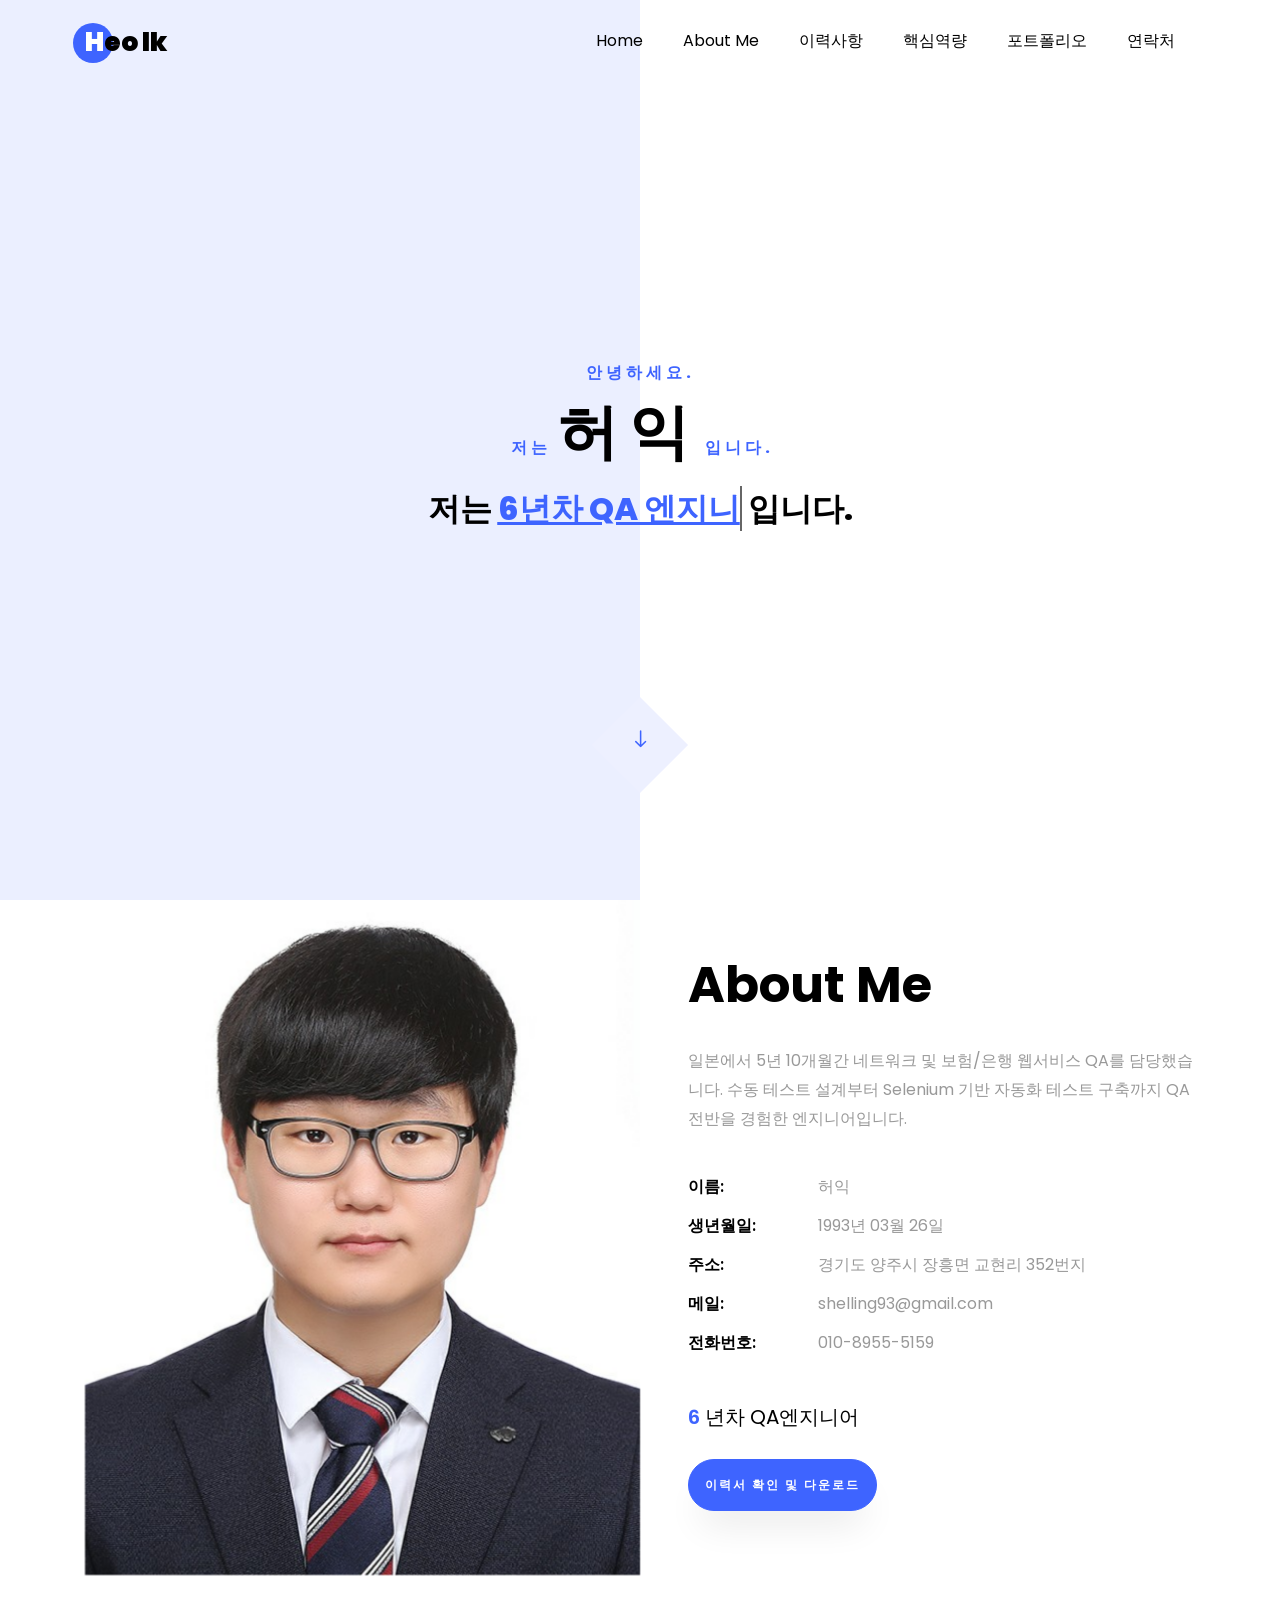
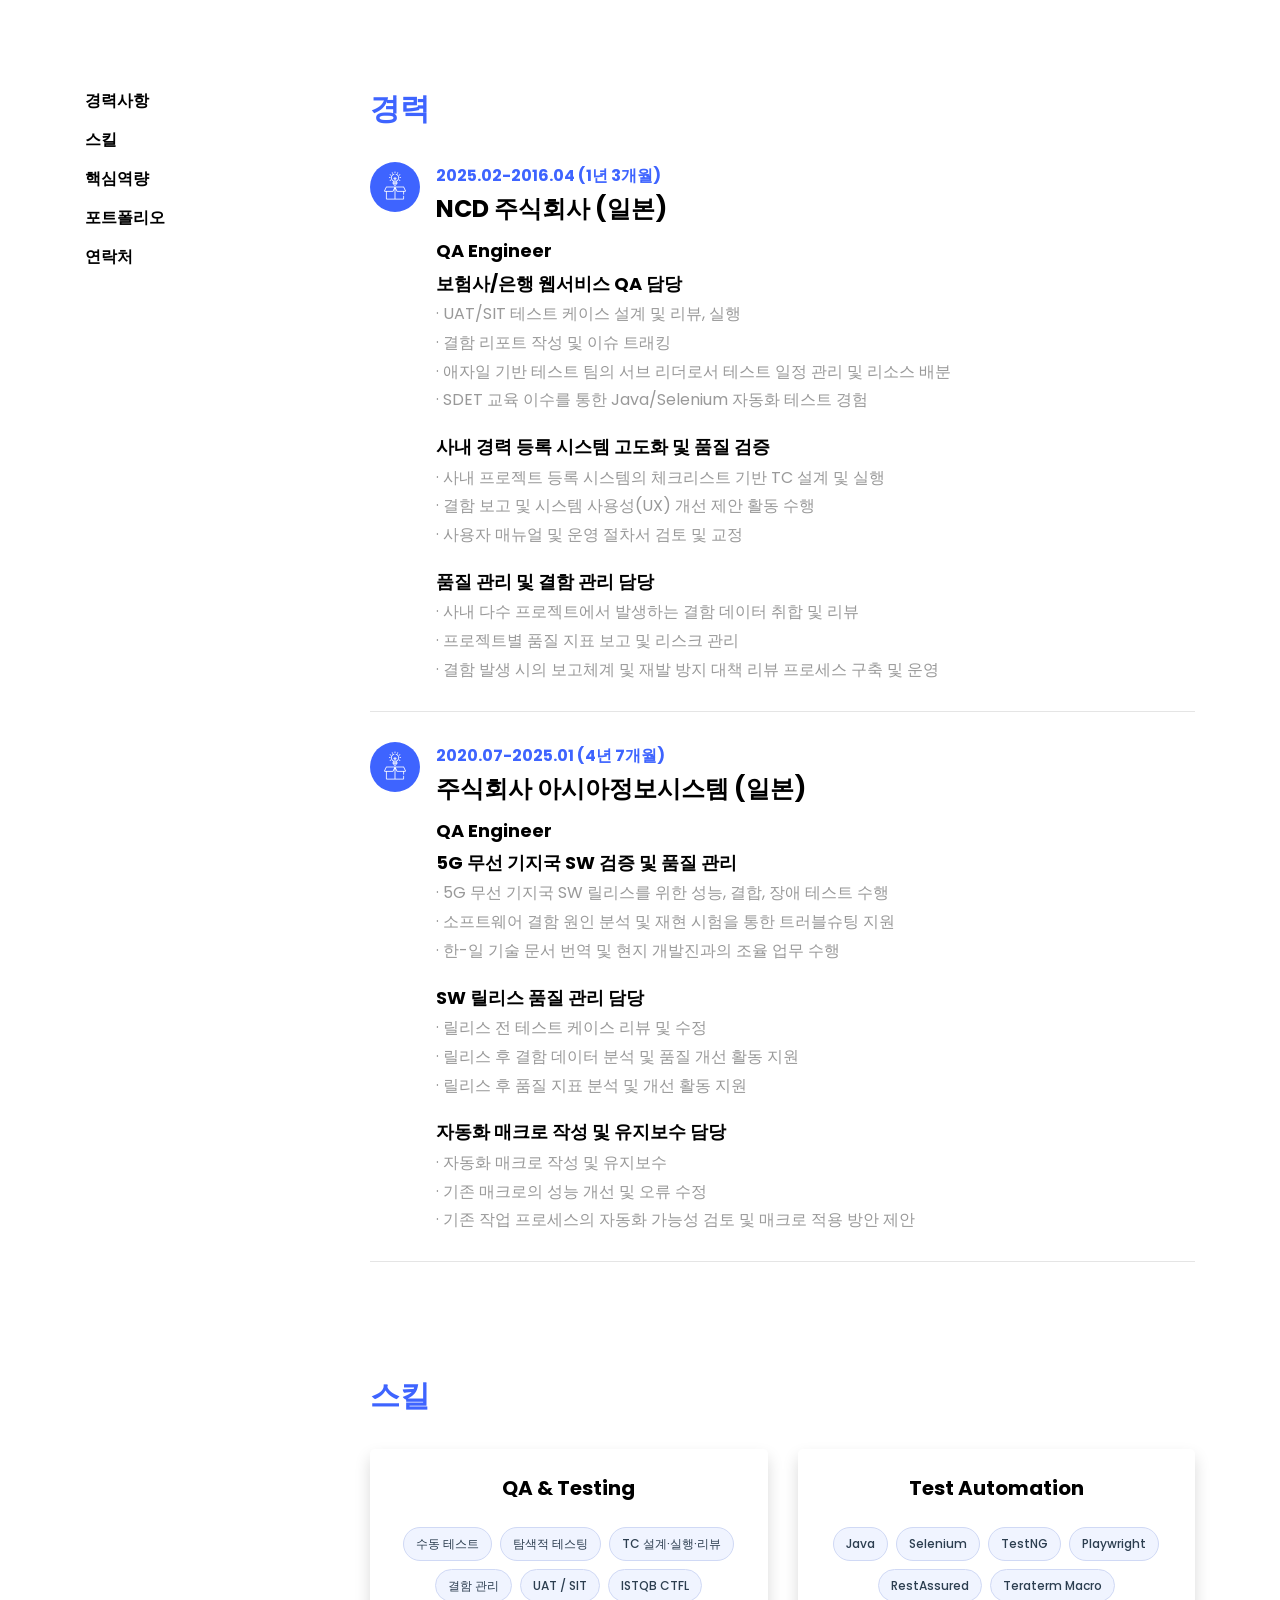
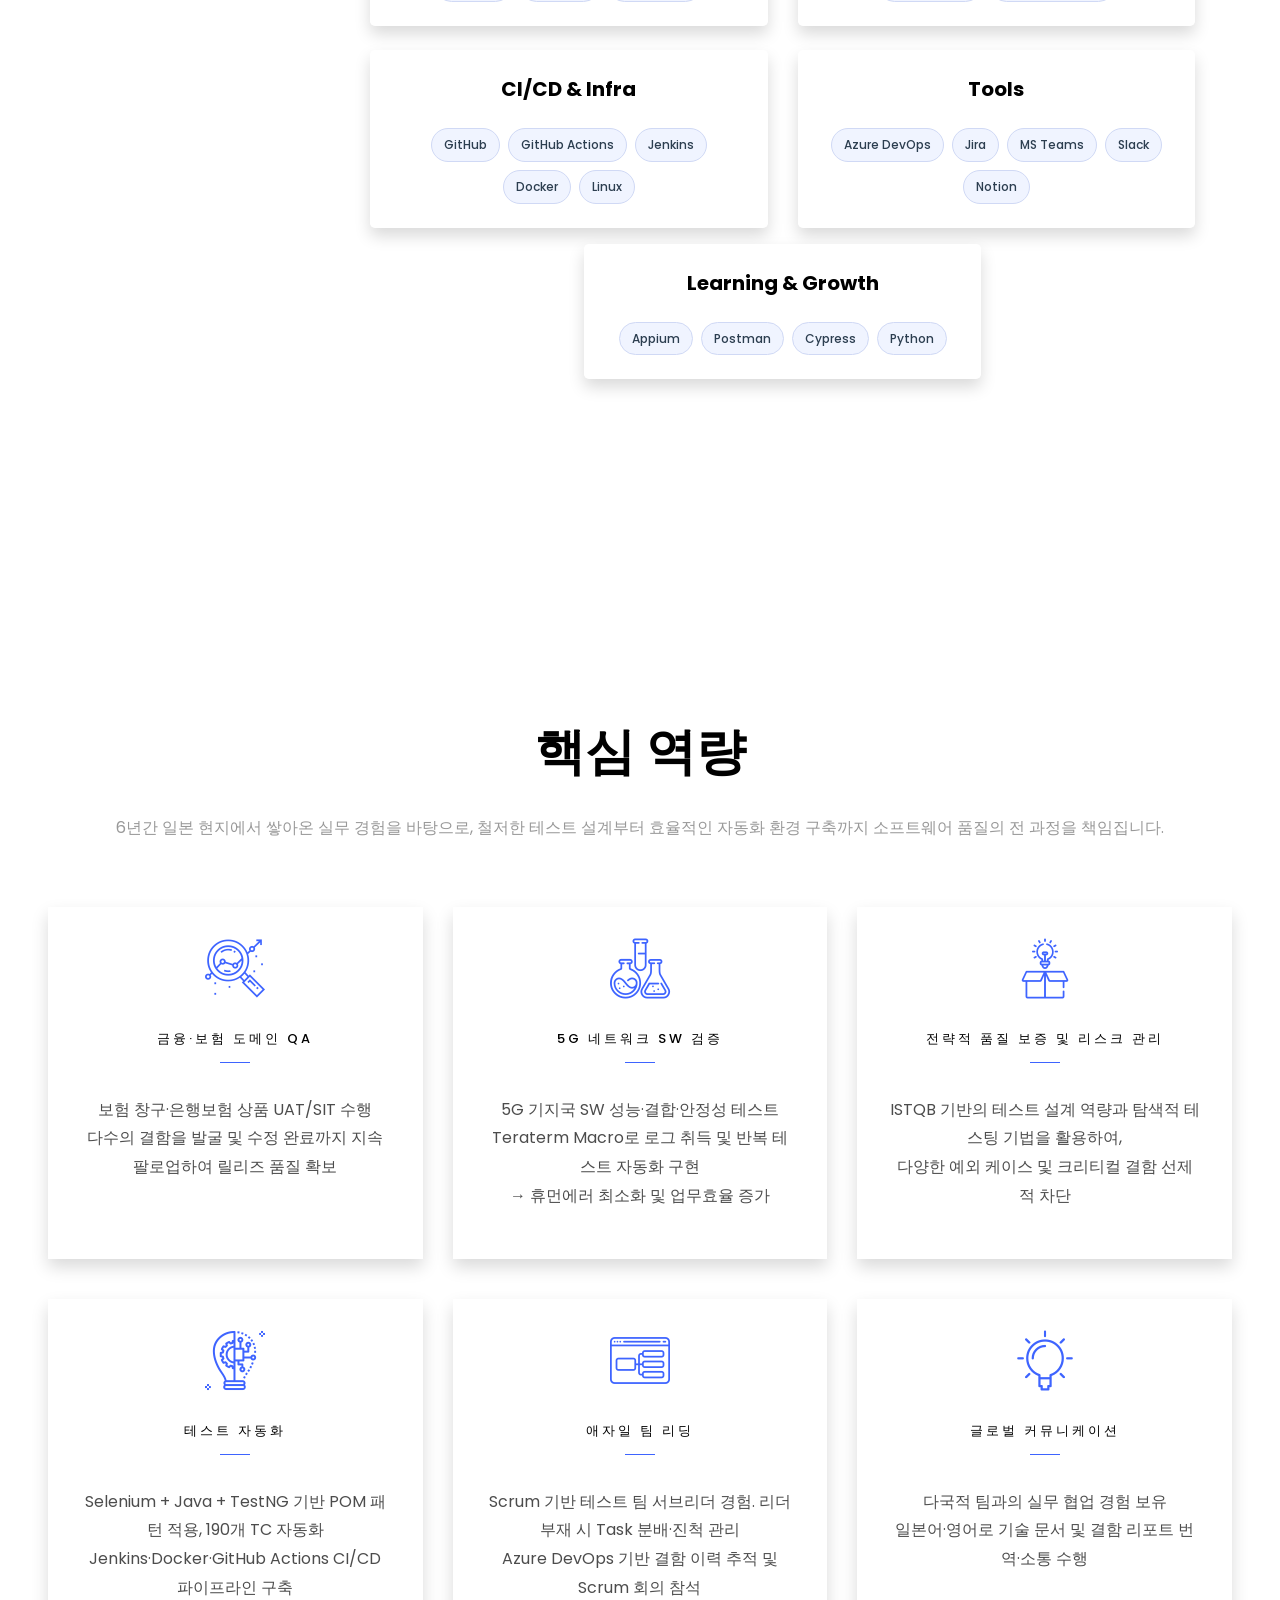
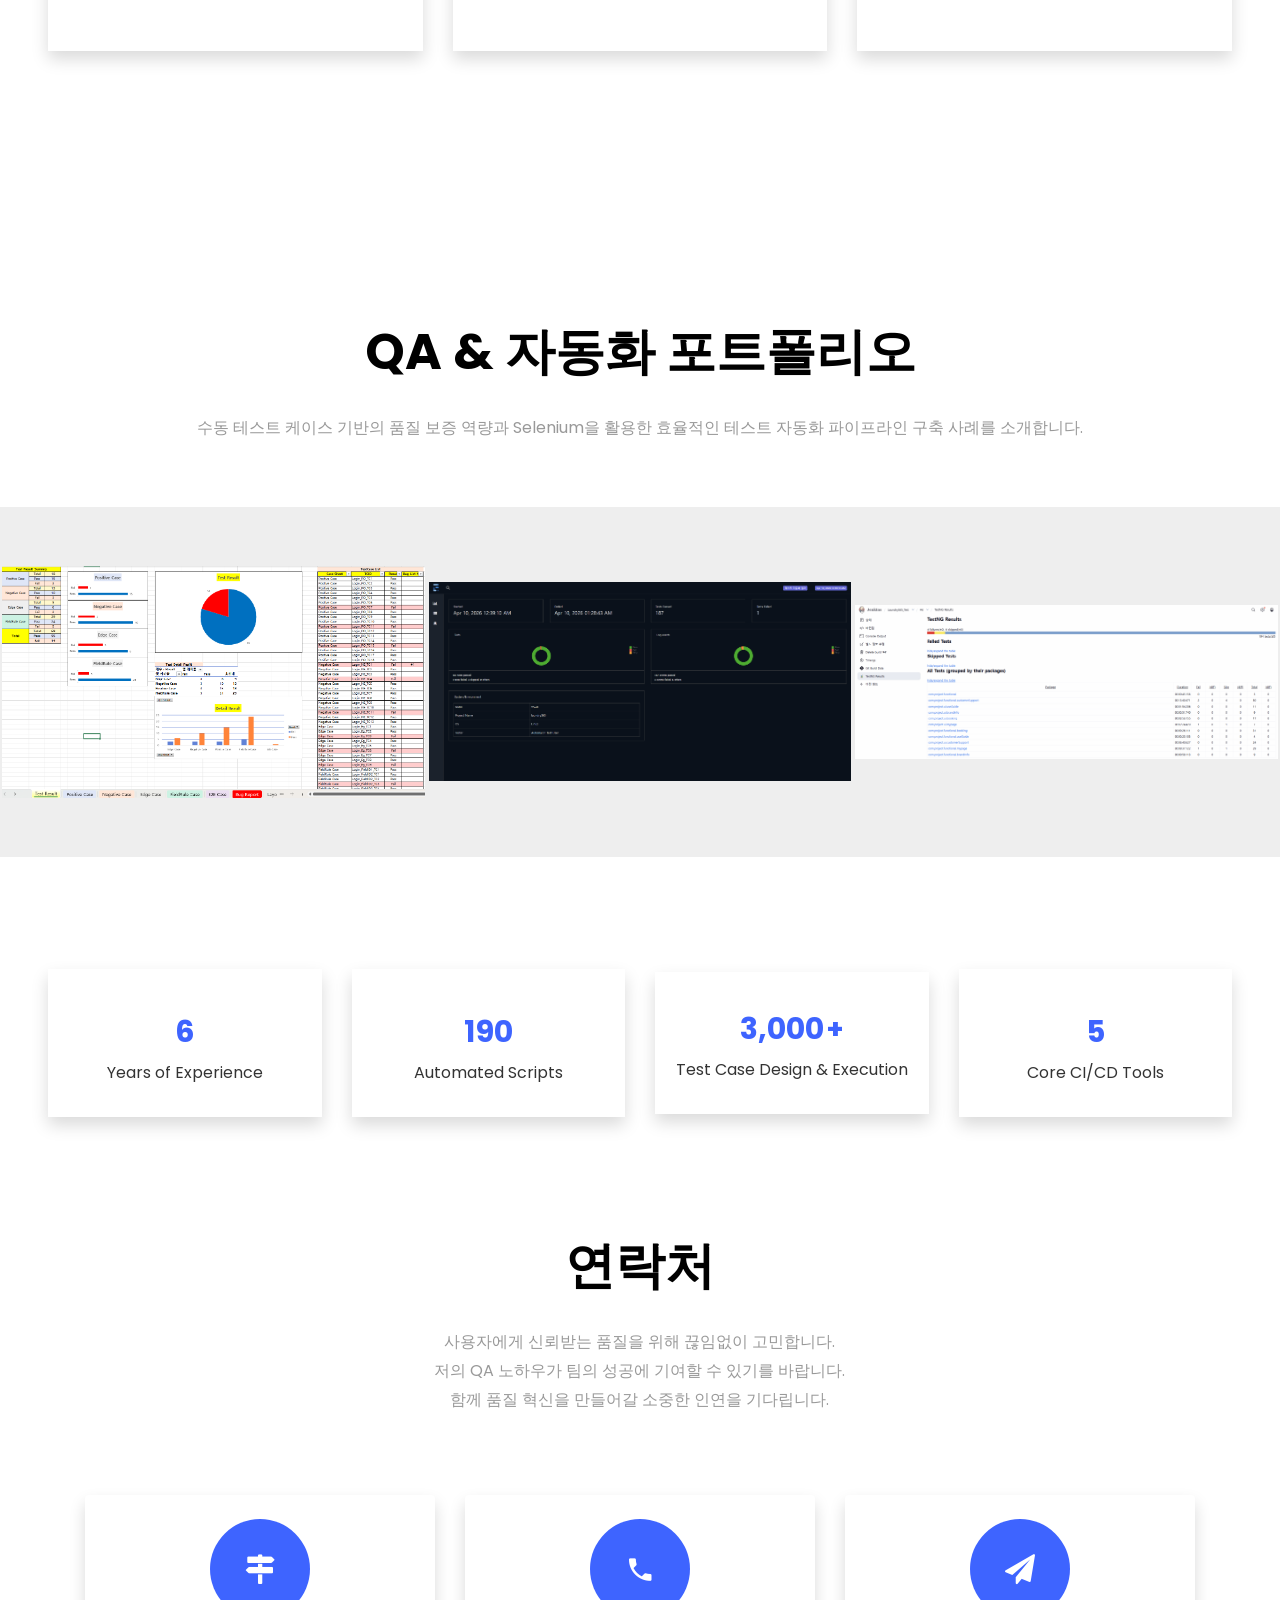
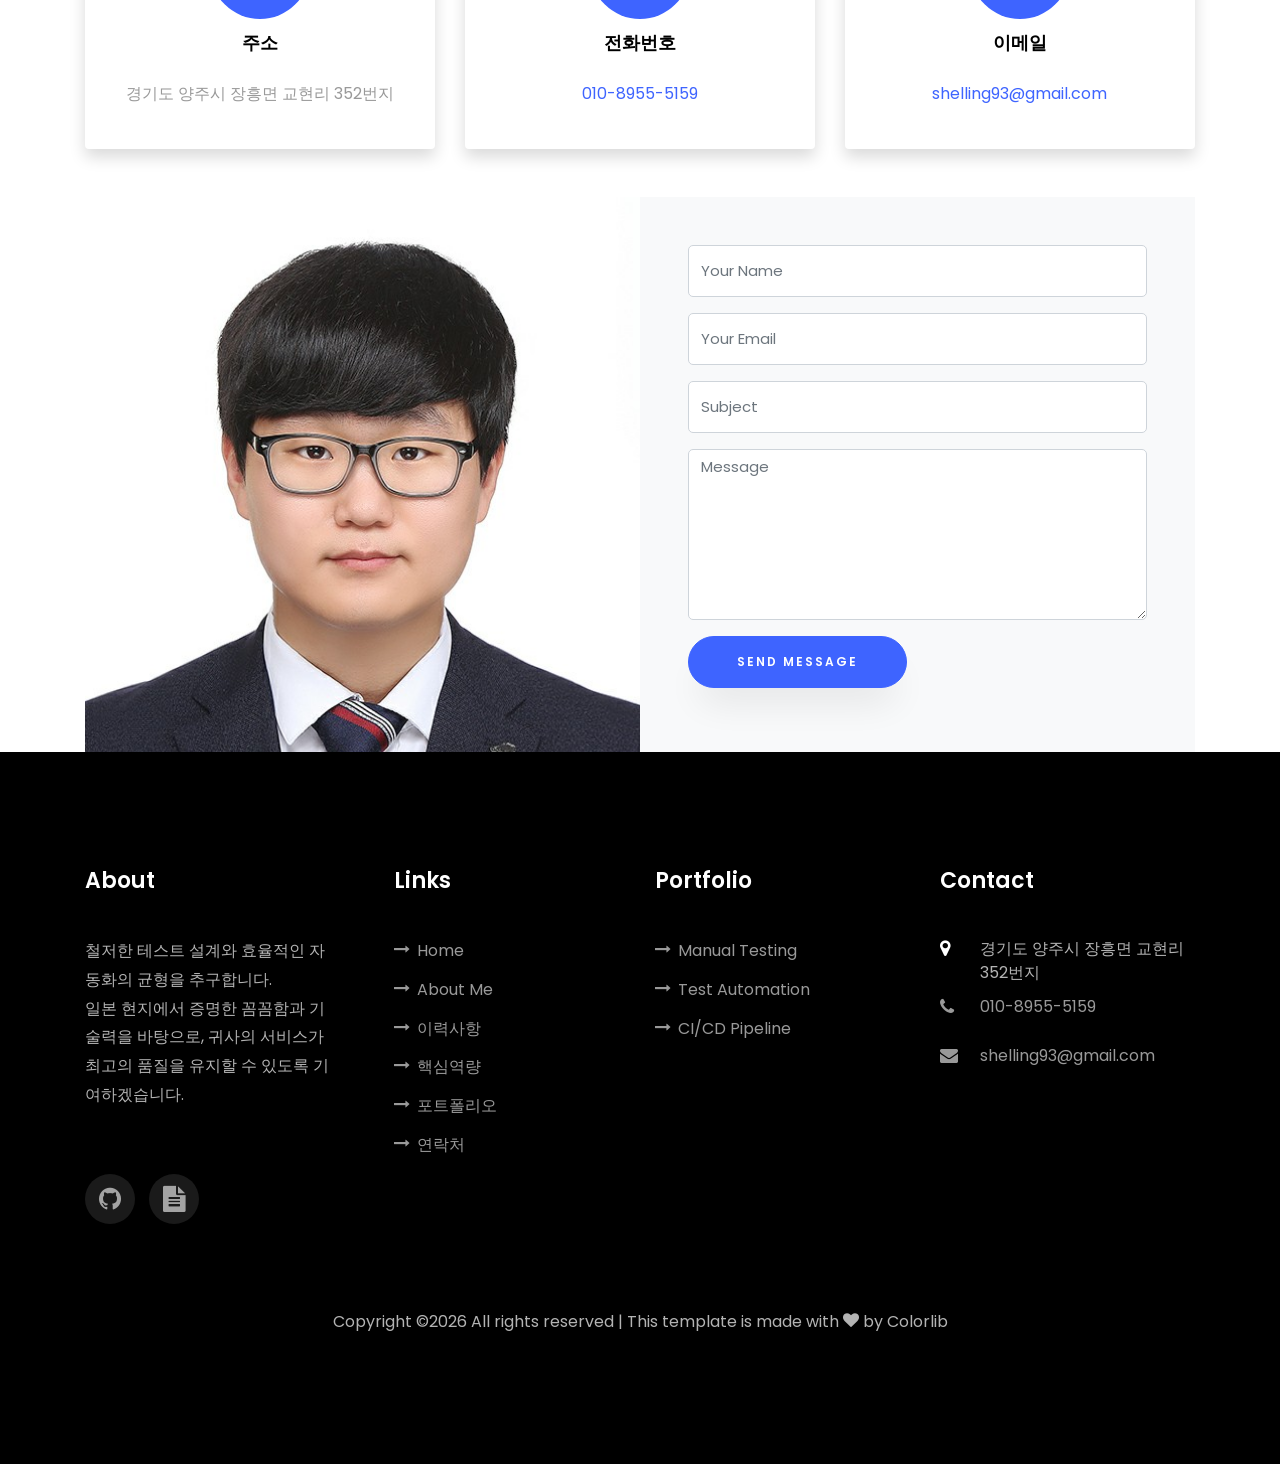
==== index.html @ 83ab5010 "포트폴리오" ====
<!DOCTYPE html>
<html lang="en">
    <head>
        <title>허익의 포트폴리오</title>
        <meta charset="utf-8">
        <meta name="viewport" content="width=device-width, initial-scale=1, shrink-to-fit=no">
        <link href="https://fonts.googleapis.com/css?family=Poppins:100,200,300,400,500,600,700,800,900" rel="stylesheet">
        <link rel="stylesheet" href="css/open-iconic-bootstrap.min.css">
        <link rel="stylesheet" href="css/animate.css">
        <link rel="stylesheet" href="css/owl.carousel.min.css">
        <link rel="stylesheet" href="css/owl.theme.default.min.css">
        <link rel="stylesheet" href="css/magnific-popup.css">
        <link rel="stylesheet" href="css/aos.css">
        <link rel="stylesheet" href="css/ionicons.min.css">
        <link rel="stylesheet" href="css/flaticon.css">
        <link rel="stylesheet" href="css/icomoon.css">
        <link rel="stylesheet" href="css/style.css">
        
    </head>

	<style>
    .skill-tags {
        display: flex;
        flex-wrap: wrap;
        gap: 8px;
        justify-content: center;
        margin-top: 10px;
    }

    .skill-tag {
        display: inline-block;
        padding: 5px 12px;
        background-color: #f0f4ff;
        color: #2c3e50;
        border: 1px solid #d0d9f5;
        border-radius: 20px;
        font-size: 12px;
        font-weight: 500;
    }

    .skill-tag:hover {
        background-color: #3e64ff;
        color: #ffffff;
        border-color: #3e64ff;
    }
	</style>

    <body data-spy="scroll" data-target=".site-navbar-target" data-offset="300">
        <nav class="navbar navbar-expand-lg navbar-dark ftco_navbar ftco-navbar-light site-navbar-target" id="ftco-navbar">
            <div class="container">
                <a class="navbar-brand" href="index.html">
                    <span>H</span>eo Ik
                </a>
                <button
                    class="navbar-toggler js-fh5co-nav-toggle fh5co-nav-toggle"
                    type="button"
                    data-toggle="collapse"
                    data-target="#ftco-nav"
                    aria-controls="ftco-nav"
                    aria-expanded="false"
                    aria-label="Toggle navigation"
                >
                    <span class="oi oi-menu"></span>
                    Menu
                </button>
                <div class="collapse navbar-collapse" id="ftco-nav">
                    <ul class="navbar-nav nav ml-auto">
                        <li class="nav-item">
                            <a href="#home-section" class="nav-link">
                                <span>Home</span>
                            </a>
                        </li>
                        <li class="nav-item">
                            <a href="#about-section" class="nav-link">
                                <span>About Me</span>
                            </a>
                        </li>
                        <li class="nav-item">
                            <a href="#resume-section" class="nav-link">
                                <span>이력사항</span>
                            </a>
                        </li>
                        <li class="nav-item">
                            <a href="#services-section" class="nav-link">
                                <span>핵심역량</span>
                            </a>
                        </li>
                        <li class="nav-item">
                            <a href="#projects-section" class="nav-link">
                                <span>포트폴리오</span>
                            </a>
                        </li>
                        <li class="nav-item">
                            <a href="#contact-section" class="nav-link">
                                <span>연락처</span>
                            </a>
                        </li>
                    </ul>
                </div>
            </div>
        </nav>
        <section class="hero-wrap js-fullheight">
            <div class="overlay"></div>
            <div class="container">
                <div class="row no-gutters slider-text js-fullheight justify-content-center align-items-center">
                    <div class="col-lg-8 col-md-6 ftco-animate d-flex align-items-center">
                        <div class="text text-center">
                            <span class="subheading">안녕하세요.</span>
                            <h1>
                                <span class="subheading" style="display: inline; text-transform: none; margin-left: 5px;"> 저는 </span>
                                 허 익
                                <span class="subheading" style="display: inline; text-transform: none; margin-left: 5px;">입니다.</span>
                            </h1>
                            <h2>
                                저는
                                <span class="txt-rotate" data-period="1000" data-rotate='[ "6년차 QA 엔지니어", "도메인 전문성을 갖춘 품질 전문가","기술적 효율화로 가치를 만드는 QA" ]'></span>
                                입니다.
                            </h2>
                        </div>
                    </div>
                </div>
            </div>
        </div>
        <div class="mouse">
            <a href="#" class="mouse-icon">
                <div class="mouse-wheel">
                    <span class="ion-ios-arrow-round-down"></span>
                </div>
            </a>
        </div>
    </section>
    <section class="ftco-about img ftco-section ftco-no-pt ftco-no-pb" id="about-section">
        <div class="container">
            <div class="row d-flex no-gutters">
                <div class="col-md-6 col-lg-6 d-flex">
                    <div class="img-about img d-flex align-items-stretch">
                        <div class="overlay"></div>
                        <div class="img d-flex align-self-stretch align-items-center" style="background-image:url(images/about.jpg);"></div>
                    </div>
                </div>
                <div class="col-md-6 col-lg-6 pl-md-5 py-5">
                    <div class="row justify-content-start pb-3">
                        <div class="col-md-12 heading-section ftco-animate">
                            <h1 class="big"></h1>
                            <h2 class="mb-4">About Me</h2>
                            <p>일본에서 5년 10개월간 네트워크 및 보험/은행 웹서비스 QA를 담당했습니다. 수동 테스트 설계부터 Selenium 기반 자동화 테스트 구축까지 QA 전반을 경험한 엔지니어입니다.</p>
                            <ul class="about-info mt-4 px-md-0 px-2">
                                <li class="d-flex">
                                    <span>이름:</span>
                                    <span>허익</span>
                                </li>
                                <li class="d-flex">
                                    <span>생년월일:</span>
                                    <span>1993년 03월 26일</span>
                                </li>
                                <li class="d-flex">
                                    <span>주소:</span>
                                    <span>경기도 양주시 장흥면 교현리 352번지</span>
                                </li>
                                <li class="d-flex">
                                    <span>메일:</span>
                                    <span>shelling93@gmail.com</span>
                                </li>
                                <li class="d-flex">
                                    <span>전화번호:</span>
                                    <span>010-8955-5159</span>
                                </li>
                            </ul>
                        </div>
                    </div>
                    <div class="counter-wrap ftco-animate d-flex mt-md-3">
                        <div class="text">
                            <p class="mb-4">
                                <span class="number" data-number="6">0</span>
                                <span>년차 QA엔지니어</span>
                            </p>
                            <p>
                                <a href="HeoIk_Resume_20260430.pdf" download class="btn btn-primary py-3 px-3">이력서 확인 및 다운로드</a>
                            </p>
                        </div>
                    </div>
                </div>
            </div>
        </div>
    </section>
    <section class="ftco-section ftco-no-pb goto-here" id="resume-section">
        <div class="container">
            <div class="row">
                <div class="col-md-3">
                    <nav id="navi">
                        <ul>
                            <li>
                                <a href="#page-2">경력사항</a>
                            </li>
                            <li>
                                <a href="#page-3">스킬</a>
                            </li>
                            <li>
                                <a href="#services-section">핵심역량</a>
                            </li>
                            <li>
                                <a href="#projects-section">포트폴리오</a>
                            </li>
                            <li>
                                <a href="#contact-section">연락처</a>
                            </li>
                        </ul>
                    </nav>
                </div>
                <div class="col-md-9">
                    <div id="page-2" class="page two">
                        <h2 class="heading">경력</h2>
                        <div class="resume-wrap d-flex ftco-animate">
                            <div class="icon d-flex align-items-center justify-content-center">
                                <span class="flaticon-ideas"></span>
                            </div>
                            <div class="text pl-3">
                                <span class="date">2025.02-2016.04 (1년 3개월)</span>
                                <h2>NCD 주식회사 (일본)</h2>
                                <span class="position">QA Engineer
                                    <br>
                                    보험사/은행 웹서비스 QA 담당
                                </span>
                                <p> · UAT/SIT 테스트 케이스 설계 및 리뷰, 실행<br>
                                    · 결함 리포트 작성 및 이슈 트래킹<br>
                                    · 애자일 기반 테스트 팀의 서브 리더로서 테스트 일정 관리 및 리소스 배분<br>
                                    · SDET 교육 이수를 통한 Java/Selenium 자동화 테스트 경험
                                </p>
                                <span class="position">
                                    사내 경력 등록 시스템 고도화 및 품질 검증
                                </span>
                                <p> · 사내 프로젝트 등록 시스템의 체크리스트 기반 TC 설계 및 실행<br>
                                    · 결함 보고 및 시스템 사용성(UX) 개선 제안 활동 수행<br>
                                    · 사용자 매뉴얼 및 운영 절차서 검토 및 교정
                                </p>
                                <span class="position">
                                    품질 관리 및 결함 관리 담당
                                </span>
                                <p> · 사내 다수 프로젝트에서 발생하는 결함 데이터 취합 및 리뷰<br>
                                    · 프로젝트별 품질 지표 보고 및 리스크 관리<br>
                                    · 결함 발생 시의 보고체계 및 재발 방지 대책 리뷰 프로세스 구축 및 운영
                                </p>
                            </div>
                        </div>
                        <div class="resume-wrap d-flex ftco-animate">
                            <div class="icon d-flex align-items-center justify-content-center">
                                <span class="flaticon-ideas"></span>
                            </div>
                            <div class="text pl-3">
                                <span class="date">2020.07-2025.01 (4년 7개월)</span>
                                <h2>주식회사 아시아정보시스템 (일본)</h2>
                                <span class="position">QA Engineer
                                    <br>
                                    5G 무선 기지국 SW 검증 및 품질 관리
                                </span>
                                <p>	· 5G 무선 기지국 SW 릴리스를 위한 성능, 결합, 장애 테스트 수행<br>
                                    · 소프트웨어 결함 원인 분석 및 재현 시험을 통한 트러블슈팅 지원<br>
									· 한-일 기술 문서 번역 및 현지 개발진과의 조율 업무 수행
                                </p>
                                <span class="position">
                                    SW 릴리스 품질 관리 담당
                                </span>
                                <p> 
                                    · 릴리스 전 테스트 케이스 리뷰 및 수정<br>
                                    · 릴리스 후 결함 데이터 분석 및 품질 개선 활동 지원<br>
                                    · 릴리스 후 품질 지표 분석 및 개선 활동 지원
                                </p>

                                <span class="position">
                                    자동화 매크로 작성 및 유지보수 담당
                                </span>
                                <p> 
                                    · 자동화 매크로 작성 및 유지보수<br>
                                    · 기존 매크로의 성능 개선 및 오류 수정<br>
                                    · 기존 작업 프로세스의 자동화 가능성 검토 및 매크로 적용 방안 제안
                                </p>

                            </div>
                        </div>
                    </div>
                    <div id="page-3" class="page three">
                        <div id="page-3" class="page three">
                            <h2 class="heading">스킬</h2>
                            <div class="row progress-circle mb-5">
                                <!-- QA & Testing -->
                                <div class="col-lg-6 mb-4">
                                    <div class="bg-white rounded-lg shadow p-4">
                                        <h2 class="h5 font-weight-bold text-center mb-4">QA &amp; Testing</h2>
                                        <div class="text-center mb-3">
                                            <span class="flaticon-resume" style="font-size: 48px; color: #3e64ff;"></span>
                                        </div>
                                        <!-- 기술 태그 나열 -->
                                        <div class="skill-tags text-center">
                                            <span class="skill-tag">수동 테스트</span>
                                            <span class="skill-tag">탐색적 테스팅</span>
                                            <span class="skill-tag">TC 설계·실행·리뷰</span>
                                            <span class="skill-tag">결함 관리</span>
                                            <span class="skill-tag">UAT / SIT</span>
                                            <span class="skill-tag">ISTQB CTFL</span>
                                        </div>
                                    </div>
                                </div>
                                <!-- 자동화 -->
                                <div class="col-lg-6 mb-4">
                                    <div class="bg-white rounded-lg shadow p-4">
                                        <h2 class="h5 font-weight-bold text-center mb-4">Test Automation</h2>
                                        <div class="text-center mb-3">
                                            <span class="flaticon-resume" style="font-size: 48px; color: #3e64ff;"></span>
                                        </div>
                                        <!-- 기술 태그 나열 -->
                                        <div class="skill-tags text-center">
                                            <span class="skill-tag">Java</span>
                                            <span class="skill-tag">Selenium</span>
                                            <span class="skill-tag">TestNG</span>
                                            <span class="skill-tag">Playwright</span>
                                            <span class="skill-tag">RestAssured</span>
                                            <span class="skill-tag">Teraterm Macro</span>
                                        </div>
                                    </div>
                                </div>
                                <!-- CI/CD & Infra -->
                                <div class="col-lg-6 mb-3">
                                    <div class="bg-white rounded-lg shadow p-4">
                                        <h2 class="h5 font-weight-bold text-center mb-4">CI/CD &amp; Infra</h2>
                                        <div class="text-center mb-4">
                                            <span class="flaticon-resume" style="font-size: 48px; color: #3e64ff;"></span>
                                        </div>
                                        <!-- 기술 태그 나열 -->
                                        <div class="skill-tags text-center">
                                            <span class="skill-tag">GitHub</span>
                                            <span class="skill-tag">GitHub Actions</span>
                                            <span class="skill-tag">Jenkins</span>
                                            <span class="skill-tag">Docker</span>
                                            <span class="skill-tag">Linux</span>
                                        </div>
                                    </div>
                                </div>
                                <!-- Tools  -->
                                <div class="col-lg-6 mb-3">
                                    <div class="bg-white rounded-lg shadow p-4">
                                        <h2 class="h5 font-weight-bold text-center mb-4">Tools</h2>
                                        <div class="text-center mb-4">
                                            <span class="flaticon-resume" style="font-size: 48px; color: #3e64ff;"></span>
                                        </div>
                                        <!-- 기술 태그 나열 -->
                                        <div class="skill-tags text-center">
                                            <span class="skill-tag">Azure DevOps</span>
                                            <span class="skill-tag">Jira</span>
                                            <span class="skill-tag">MS Teams</span>
                                            <span class="skill-tag">Slack</span>
                                            <span class="skill-tag">Notion</span>
                                        </div>
                                    </div>
                                </div>
                                <!-- Learning & Growth -->
                                <div class="col-lg-6 mb-3 mx-auto">
                                    <div class="bg-white rounded-lg shadow p-4 h-100">
                                        <h2 class="h5 font-weight-bold text-center mb-4">Learning &amp; Growth</h2>
                                        <div class="text-center mb-4">
                                            <span class="flaticon-resume" style="font-size: 48px; color: #3e64ff;"></span>
                                        </div>
                                        <!-- 기술 태그 나열 -->
                                        <div class="skill-tags text-center">
                                            <span class="skill-tag">Appium</span>
                                            <span class="skill-tag">Postman</span>
                                            <span class="skill-tag">Cypress</span>
                                            <span class="skill-tag">Python</span>
                                        </div>
                                    </div>
                                </div>
                            </div>
                        </div>
                </div>
            </div>
        </section>
        <section class="ftco-section" id="services-section">
            <div class="container-fluid px-md-5">
                <div class="row justify-content-center py-5 mt-5">
                    <div class="col-md-12 heading-section text-center ftco-animate">
                        <h1 class="big big-2"></h1>
                        <h2 class="mb-4">핵심 역량</h2>
                        <p>6년간 일본 현지에서 쌓아온 실무 경험을 바탕으로, 철저한 테스트 설계부터 효율적인 자동화 환경 구축까지 소프트웨어 품질의 전 과정을 책임집니다.</p>
                    </div>
                </div>
                <div class="row">
                    <div class="col-md-4 text-center d-flex ftco-animate">
                        <a href="#" class="services-1 shadow">
                            <span class="icon">
                                <i class="flaticon-analysis"></i>
                            </span>
                            <div class="desc">
                                <h3 class="mb-5">금융·보험 도메인 QA</h3>
                                <p>보험 창구·은행보험 상품 UAT/SIT 수행
                                    <br>
                                    다수의 결함을 발굴 및 수정 완료까지 지속 팔로업하여 릴리즈 품질 확보
                                </p>
                            </div>
                        </a>
                    </div>
                    <div class="col-md-4 text-center d-flex ftco-animate">
                        <a href="#" class="services-1 shadow">
                            <span class="icon">
                                <i class="flaticon-flasks"></i>
                            </span>
                            <div class="desc">
                                <h3 class="mb-5">5G 네트워크 SW 검증</h3>
                                <p>5G 기지국 SW 성능·결합·안정성 테스트
                                    <br>
                                    Teraterm Macro로 로그 취득 및 반복 테스트 자동화 구현
                                    <br>
                                    → 휴먼에러 최소화 및 업무효율 증가
                                </p>
                            </div>
                        </a>
                    </div>
                    <div class="col-md-4 text-center d-flex ftco-animate">
                        <a href="#" class="services-1 shadow">
                            <span class="icon">
                                <i class="flaticon-ideas"></i>
                            </span>
                            <div class="desc">
                                <h3 class="mb-5">전략적 품질 보증 및 리스크 관리</h3>
                                <p>ISTQB 기반의 테스트 설계 역량과 탐색적 테스팅 기법을 활용하여,
                                    <br>
                                    다양한 예외 케이스 및 크리티컬 결함 선제적 차단
                                </p>
                            </div>
                        </a>
                    </div>
                    <div class="col-md-4 text-center d-flex ftco-animate">
                        <a href="#" class="services-1 shadow">
                            <span class="icon">
                                <i class="flaticon-innovation"></i>
                            </span>
                            <div class="desc">
                                <h3 class="mb-5">테스트 자동화</h3>
                                <p>Selenium + Java + TestNG 기반 POM 패턴 적용, 190개 TC 자동화
                                    <br>
                                    Jenkins·Docker·GitHub Actions CI/CD 파이프라인 구축
                                </p>
                            </div>
                        </a>
                    </div>
                    <div class="col-md-4 text-center d-flex ftco-animate">
                        <a href="#" class="services-1 shadow">
                            <span class="icon">
                                <i class="flaticon-ux-design"></i>
                            </span>
                            <div class="desc">
                                <h3 class="mb-5">애자일 팀 리딩</h3>
                                <p>Scrum 기반 테스트 팀 서브리더 경험. 리더 부재 시 Task 분배·진척 관리
                                    <br>
                                    Azure DevOps 기반 결함 이력 추적 및 Scrum 회의 참석
                                </p>
                            </div>
                        </a>
                    </div>
                    <div class="col-md-4 text-center d-flex ftco-animate">
                        <a href="#" class="services-1 shadow">
                            <span class="icon">
                                <i class="flaticon-idea"></i>
                            </span>
                            <div class="desc">
                                <h3 class="mb-5">글로벌 커뮤니케이션</h3>
                                <p>다국적 팀과의 실무 협업 경험 보유
                                    <br>
                                    일본어·영어로 기술 문서 및 결함 리포트 번역·소통 수행
                                </p>
                            </div>
                        </a>
                    </div>
                </div>
            </div>
        </section>
        
        <section class="ftco-section ftco-project" id="projects-section">
            <div class="container-fluid px-md-0">
                <div class="row no-gutters justify-content-center pb-5">
                    <div class="col-md-12 heading-section text-center ftco-animate">
                        <h1 class="big big-2"></h1>
                        <h2 class="mb-4">QA & 자동화 포트폴리오</h2>
                        <p>수동 테스트 케이스 기반의 품질 보증 역량과 Selenium을 활용한 효율적인 테스트 자동화 파이프라인 구축 사례를 소개합니다.</p>
                    </div>
                </div>
                <div class="row no-gutters">
                    <div class="col-md-4">
                        <div class="project img ftco-animate d-flex justify-content-center align-items-center" style="background-image: url(images/TestResult.png);background-position: center;background-size: contain;border: 2px solid #eeeeee;background-color: #eeeeee;">
                            <div class="overlay"></div>
                            <div class="text text-center p-4">
                                <h3>
                                    <a href="#">로그인 및 E2E TC 포트폴리오</a>
                                </h3>
                                <span>Excel</span>
                                <P>Test Case Design·Bug Report·Test Result</P>
                                <P>약 70개 TC 작성(Positive/Negative/Edge/FieldRule/E2E)
                                    <br>
                                    결함 리포트, 피벗 테이블 결과 요약 포함
                                </P>
                                <a href="https://docs.google.com/spreadsheets/d/1g9Ga7LykWk8_RVDMUL_k6wzlXlS3hW8XtlwnUUWQv0M/edit?usp=sharing" target="_blank" class="project-btn">문서 보기</a>
                                <a href="QA_TestCase_Portfolio.xlsx" download class="project-btn">다운로드</a>
                            </div>
                        </div>
                    </div>
                    <div class="col-md-4">
                        <div class="project img ftco-animate d-flex justify-content-center align-items-center" style="background-image: url(images/GithubAction_Report.png);background-position: center;background-size: contain;border: 2px solid #eeeeee;background-color: #eeeeee;">
                            <div class="overlay"></div>
                            <div class="text text-center p-4">
                                <h3>
                                    <a href="#">Selenium 자동화 테스트</a>
                                </h3>
                                <span>GitHub</span>
                                <P>Java · Selenium · TestNG ·
                                    <br>
                                    Jenkins · Docker · GitHub Actions
                                </P>
                                <a href="https://github.com/heoik93/selenium-java-automation" target="_blank" class="project-btn">GitHub 보기</a>
                                <a href="https://heoik93.github.io/selenium-java-automation/" target="_blank" class="project-btn">테스트 리포트 보기</a>
                            </div>
                        </div>
                    </div>
                    <div class="col-md-4">
                        <div class="project img ftco-animate d-flex justify-content-center align-items-center" style="background-image: url(images/Jenkins_Report.png);background-position: center;background-size: contain;border: 2px solid #eeeeee;background-color: #eeeeee;">
                            <div class="overlay"></div>
                            <div class="text text-center p-4">
                                <h3>
                                    <a href="#">CI/CD 파이프라인 구축</a>
                                </h3>
                                <span>Jenkins</span>
                                <P>로컬환경의 자동화 파이프라이 구축 완료</P>
                            </div>
                        </div>
                    </div>
                </div>
            </div>
        </section>
        
        <section class="ftco-section ftco-no-pt ftco-no-pb ftco-counter img" id="section-counter">
        <div class="container-fluid px-md-5">
        <div class="row d-md-flex align-items-center">
            <div class="col-md d-flex justify-content-center counter-wrap ftco-animate">
                <div class="block-18 shadow">
                    <div class="text">
                        <div class="d-flex justify-content-center align-items-end" style="height: 60px;">
                            <strong class="number" data-number="6">0</strong>
                        </div>
                        <span>Years of Experience</span>
                    </div>
                </div>
            </div>
            <div class="col-md d-flex justify-content-center counter-wrap ftco-animate">
                <div class="block-18 shadow">
                    <div class="text">
                        <div class="d-flex justify-content-center align-items-end" style="height: 60px;">
                            <strong class="number" data-number="190">0</strong>
                        </div>
                        <span>Automated Scripts</span>
                    </div>
                </div>
            </div>
            <div class="col-md d-flex justify-content-center counter-wrap ftco-animate">
                <div class="block-18 shadow">
                    <div class="text">
                         <div class="d-flex justify-content-center align-items-baseline">
                             <strong class="number" data-number="3000">0</strong>
                              <span style="font-size: 28px; font-weight: bold; color: #3e64ff; margin-left: 2px;">+</span>
                         </div>
                        <span>Test Case Design & Execution</span>
                    </div>
                </div>
            </div>
            <div class="col-md d-flex justify-content-center counter-wrap ftco-animate">
                <div class="block-18 shadow">
                    <div class="text">
                        <div class="d-flex justify-content-center align-items-end" style="height: 60px;">
                            <strong class="number" data-number="5">0</strong>
                        </div>
                        <span>Core CI/CD Tools</span>
                    </div>
                </div>
            </div>
        </div>
    </div>
</section>

<section class="ftco-section contact-section ftco-no-pb" id="contact-section">
            <div class="container">
                <div class="row justify-content-center mb-5 pb-3">
                    <div class="col-md-7 heading-section text-center ftco-animate">
                        <h1 class="big big-2"></h1>
                        <h2 class="mb-4">연락처</h2>
                        <p>사용자에게 신뢰받는 품질을 위해 끊임없이 고민합니다. <br>
                         저의 QA 노하우가 팀의 성공에 기여할 수 있기를 바랍니다. <br>
                         함께 품질 혁신을 만들어갈 소중한 인연을 기다립니다.</p>
                    </div>
                </div>

                <div class="row d-flex contact-info mb-5 justify-content-center">
                    <div class="col-md-6 col-lg-4 d-flex ftco-animate">
                        <div class="align-self-stretch box text-center p-4 shadow">
                            <div class="icon d-flex align-items-center justify-content-center">
                                <span class="icon-map-signs"></span>
                            </div>
                            <div>
                                <h3 class="mb-4">주소</h3>
                                <p>경기도 양주시 장흥면 교현리 352번지</p>
                            </div>
                        </div>
                    </div>
                    <div class="col-md-6 col-lg-4 d-flex ftco-animate">
                        <div class="align-self-stretch box text-center p-4 shadow">
                            <div class="icon d-flex align-items-center justify-content-center">
                                <span class="icon-phone2"></span>
                            </div>
                            <div>
                                <h3 class="mb-4">전화번호</h3>
                                <p><a href="tel://01089555159">010-8955-5159</a></p>
                            </div>
                        </div>
                    </div>
                    <div class="col-md-6 col-lg-4 d-flex ftco-animate">
                        <div class="align-self-stretch box text-center p-4 shadow">
                            <div class="icon d-flex align-items-center justify-content-center">
                                <span class="icon-paper-plane"></span>
                            </div>
                            <div>
                                <h3 class="mb-4">이메일</h3>
                                <p><a href="mailto:shelling93@gmail.com">shelling93@gmail.com</a></p>
                            </div>
                        </div>
                    </div>
                </div>

                <div class="row no-gutters block-9">
                    <div class="col-md-6 order-md-last d-flex">
                        <form action="#" class="bg-light p-4 p-md-5 contact-form">
                            <div class="form-group">
                                <input type="text" class="form-control" placeholder="Your Name">
                            </div>
                            <div class="form-group">
                                <input type="text" class="form-control" placeholder="Your Email">
                            </div>
                            <div class="form-group">
                                <input type="text" class="form-control" placeholder="Subject">
                            </div>
                            <div class="form-group">
                                <textarea name="" id="" cols="30" rows="7" class="form-control" placeholder="Message"></textarea>
                            </div>
                            <div class="form-group">
                                <input type="submit" value="Send Message" class="btn btn-primary py-3 px-5">
                            </div>
                        </form>
                    </div>
                    <div class="col-md-6 d-flex">
                        <div class="img" style="background-image: url(images/about.jpg); width: 100%;"></div>
                    </div>
                </div> </div> </section> <footer class="ftco-footer ftco-section">
            <div class="container">
                <div class="row mb-5">
                    <div class="col-md">
                        <div class="ftco-footer-widget mb-4">
                            <h2 class="ftco-heading-2">About</h2>
                            <p>철저한 테스트 설계와 효율적인 자동화의 균형을 추구합니다. <br>
                                일본 현지에서 증명한 꼼꼼함과 기술력을 바탕으로, 귀사의 서비스가 최고의 품질을 유지할 수 있도록 기여하겠습니다.</p>
                            <ul class="ftco-footer-social list-unstyled float-md-left float-lft mt-5">
                                <li class="ftco-animate"><a href="https://github.com/heoik93/selenium-java-automation"><span class="icon-github"></span></a></li>
                                <li class="ftco-animate"><a href="https://www.jobkorea.co.kr/User/Resume/View?rNo=16684973"><span class="icon-file-text"></span></a></li>
                            </ul>
                        </div>
                    </div>
                    <div class="col-md">
                        <div class="ftco-footer-widget mb-4 ml-md-4">
                            <h2 class="ftco-heading-2">Links</h2>
                            <ul class="list-unstyled">
                                <li><a href="#home-section"><span class="icon-long-arrow-right mr-2"></span>Home</a></li>
                                <li><a href="#about-section"><span class="icon-long-arrow-right mr-2"></span>About Me</a></li>
                                <li><a href="#resume-section"><span class="icon-long-arrow-right mr-2"></span>이력사항</a></li>
                                <li><a href="#services-section"><span class="icon-long-arrow-right mr-2"></span>핵심역량</a></li>
                                <li><a href="#projects-section"><span class="icon-long-arrow-right mr-2"></span>포트폴리오</a></li>
                                <li><a href="#contact-section"><span class="icon-long-arrow-right mr-2"></span>연락처</a></li>
                            </ul>
                        </div>
                    </div>
                    <div class="col-md">
                        <div class="ftco-footer-widget mb-4">
                            <h2 class="ftco-heading-2">Portfolio</h2>
                            <ul class="list-unstyled">
                                <li><a href="#projects-section"><span class="icon-long-arrow-right mr-2"></span>Manual Testing</a></li>
                                <li><a href="#projects-section"><span class="icon-long-arrow-right mr-2"></span>Test Automation</a></li>
                                <li><a href="#projects-section"><span class="icon-long-arrow-right mr-2"></span>CI/CD Pipeline</a></li>
                            </ul>
                        </div>
                    </div>
                    <div class="col-md">
                        <div class="ftco-footer-widget mb-4">
                            <h2 class="ftco-heading-2">Contact</h2>
                            <div class="block-23 mb-3">
                                <ul>
                                    <li><span class="icon icon-map-marker"></span><span class="text">경기도 양주시 장흥면 교현리 352번지</span></li>
                                    <li><a href="#contact-section"><span class="icon icon-phone"></span><span class="text">010-8955-5159</span></a></li>
                                    <li><a href="#contact-section"><span class="icon icon-envelope"></span><span class="text">shelling93@gmail.com</span></a></li>
                                </ul>
                            </div>
                        </div>
                    </div>
                </div>
                <div class="row">
                    <div class="col-md-12 text-center">
                        <p><!-- Link back to Colorlib can't be removed. Template is licensed under CC BY 3.0. -->
  Copyright &copy;<script>document.write(new Date().getFullYear());</script> All rights reserved | This template is made with <i class="icon-heart color-danger" aria-hidden="true"></i> by <a href="https://colorlib.com" target="_blank">Colorlib</a>
  <!-- Link back to Colorlib can't be removed. Template is licensed under CC BY 3.0. --></p>
                    </div>
                </div>
            </div>
        </footer>
        <!-- loader -->
        <div id="ftco-loader" class="show fullscreen">
            <svg class="circular" width="48px" height="48px">
                <circle
                    class="path-bg"
                    cx="24"
                    cy="24"
                    r="22"
                    fill="none"
                    stroke-width="4"
                    stroke="#eeeeee"
                />
                <circle
                    class="path"
                    cx="24"
                    cy="24"
                    r="22"
                    fill="none"
                    stroke-width="4"
                    stroke-miterlimit="10"
                    stroke="#F96D00"
                />
            </svg>
        </div>
        <script src="js/jquery.min.js"></script>
        <script src="js/jquery-migrate-3.0.1.min.js"></script>
        <script src="js/popper.min.js"></script>
        <script src="js/bootstrap.min.js"></script>
        <script src="js/jquery.easing.1.3.js"></script>
        <script src="js/jquery.waypoints.min.js"></script>
        <script src="js/jquery.stellar.min.js"></script>
        <script src="js/owl.carousel.min.js"></script>
        <script src="js/jquery.magnific-popup.min.js"></script>
        <script src="js/aos.js"></script>
        <script src="js/jquery.animateNumber.min.js"></script>
        <script src="js/scrollax.min.js"></script>
        <script src="js/main.js"></script>
    </body>
</html>
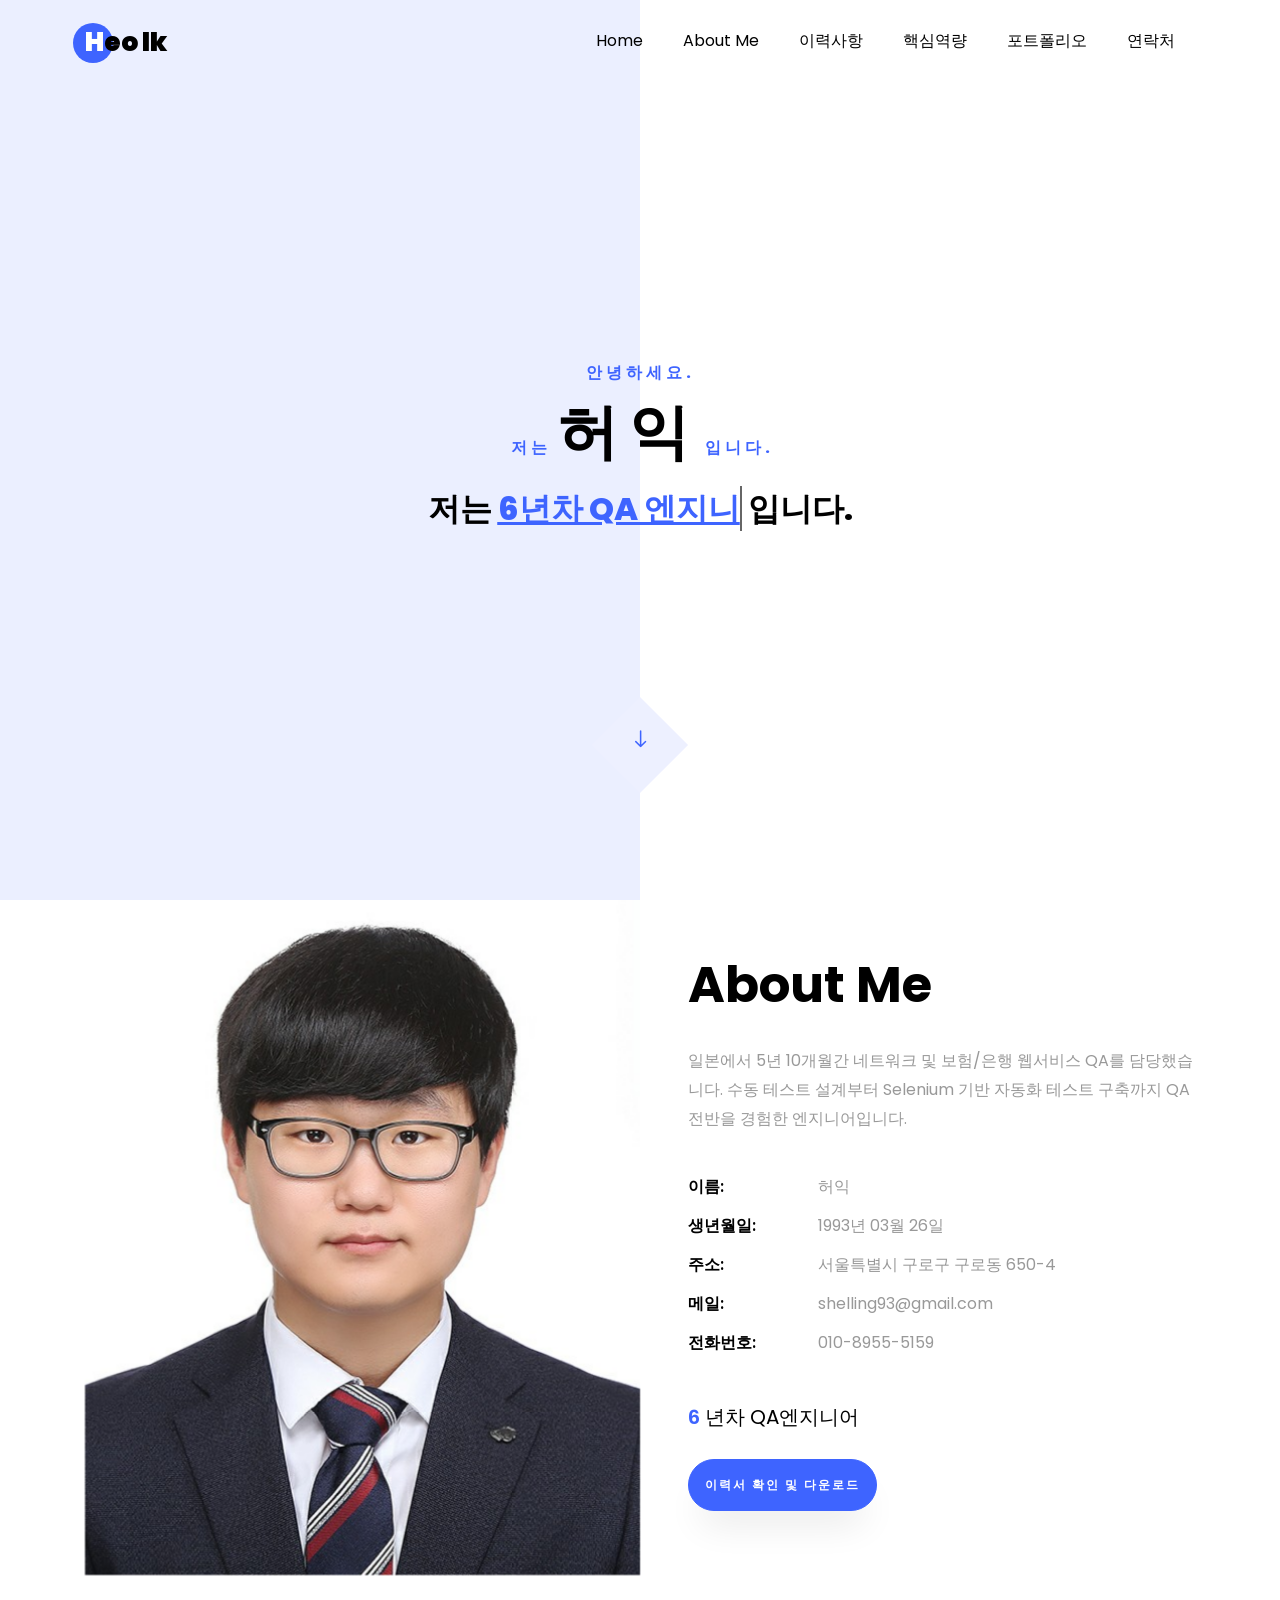
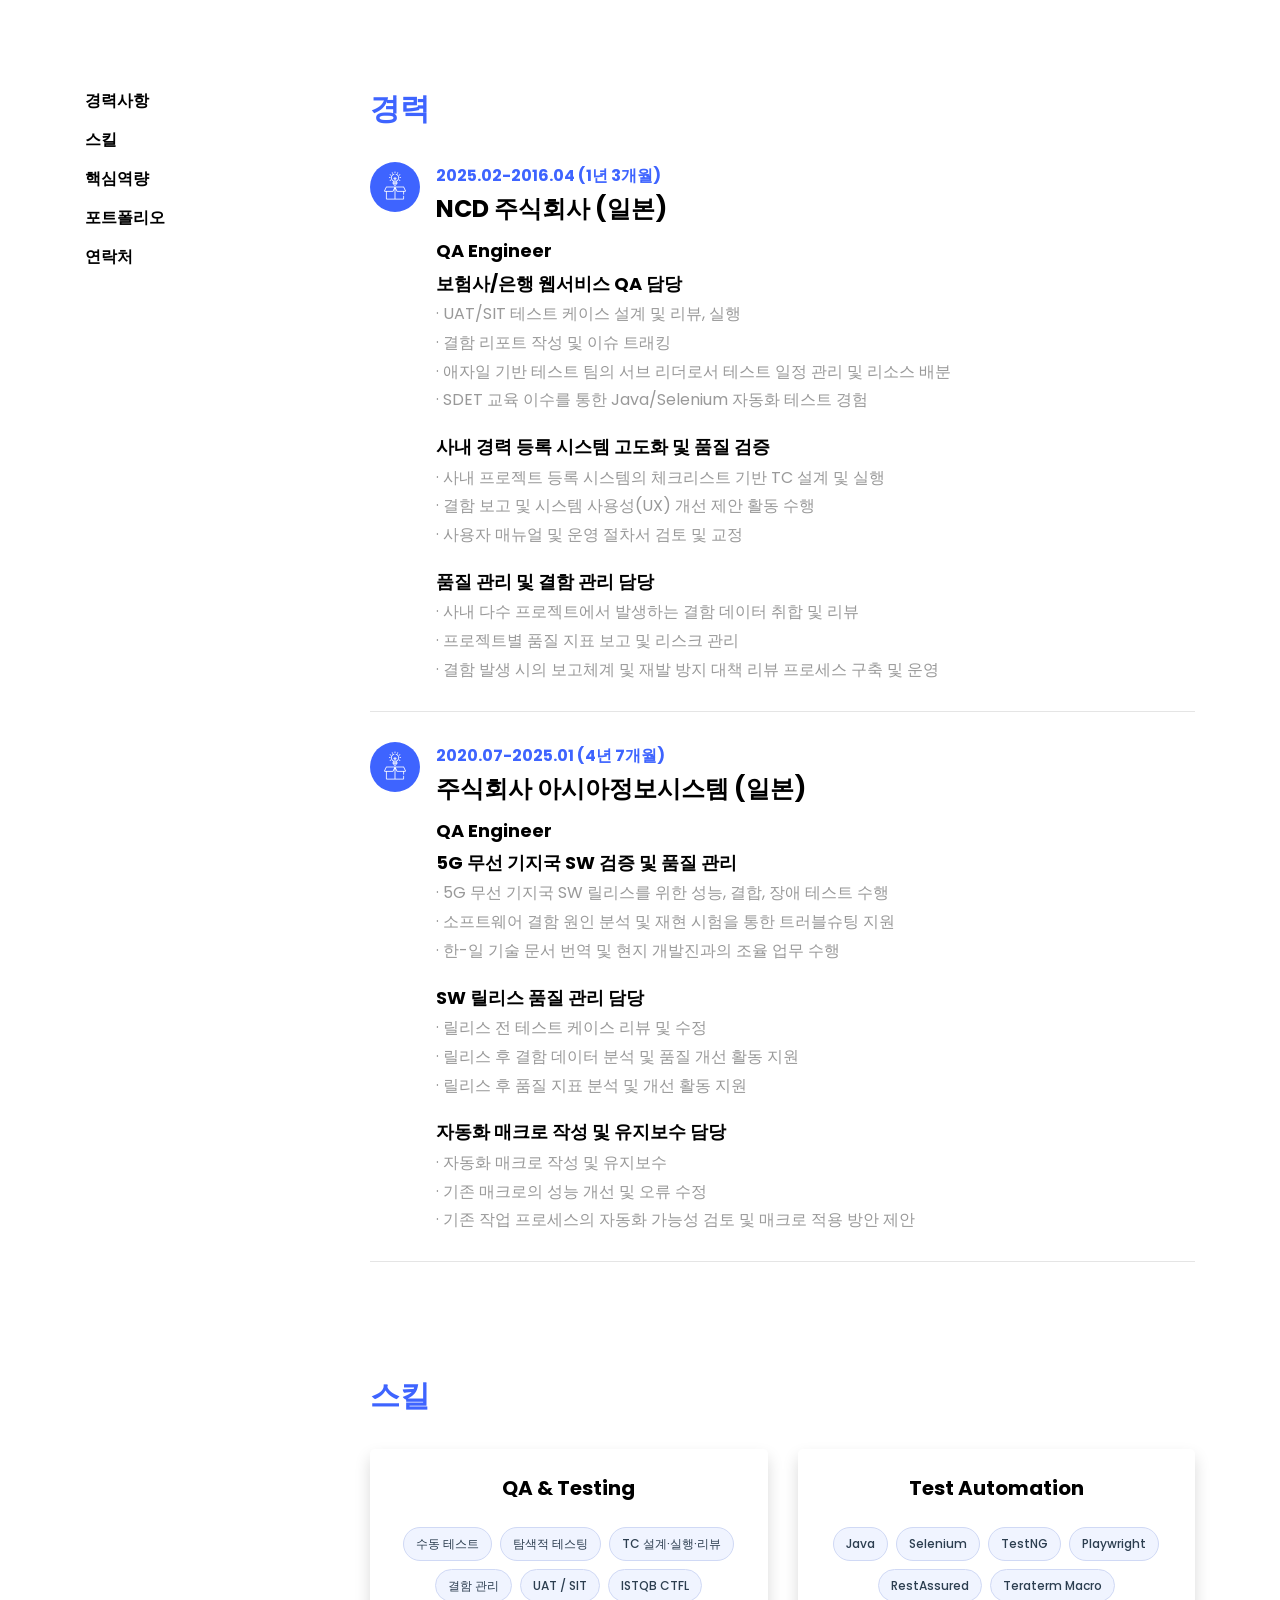
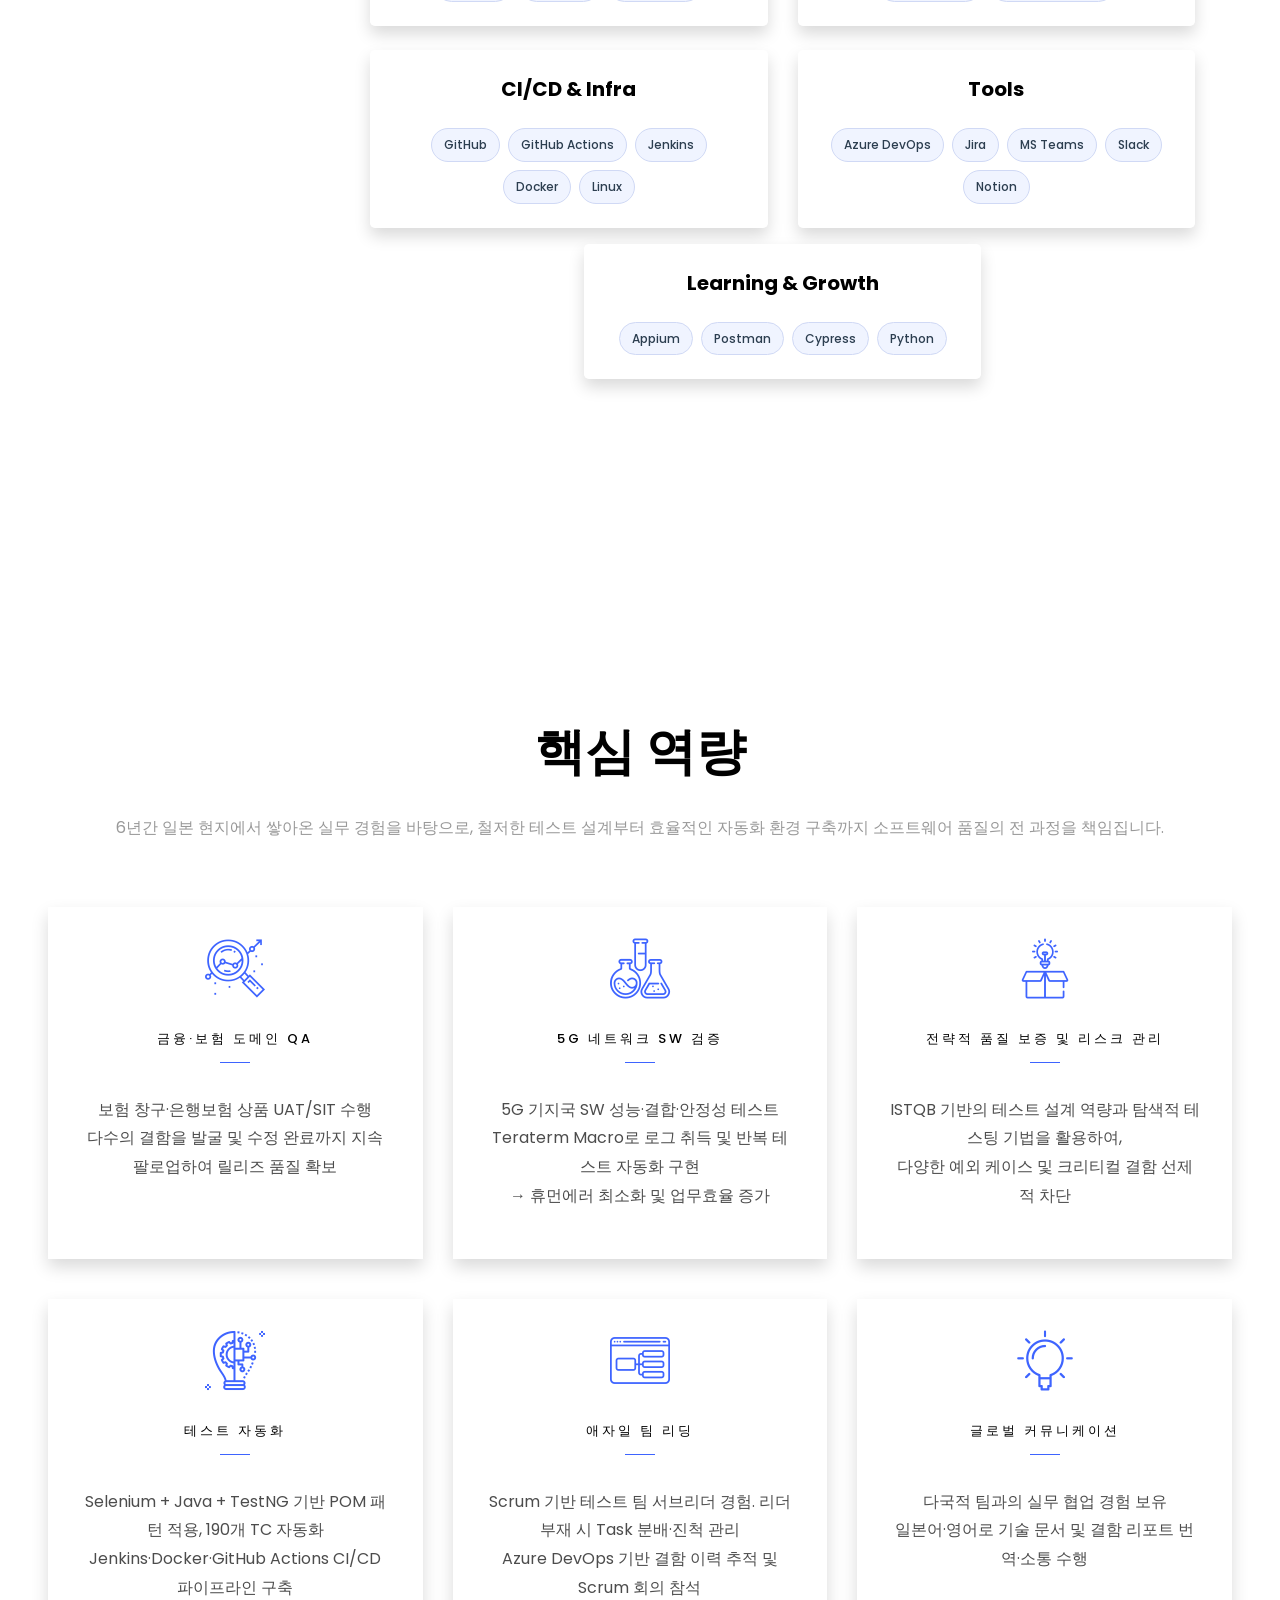
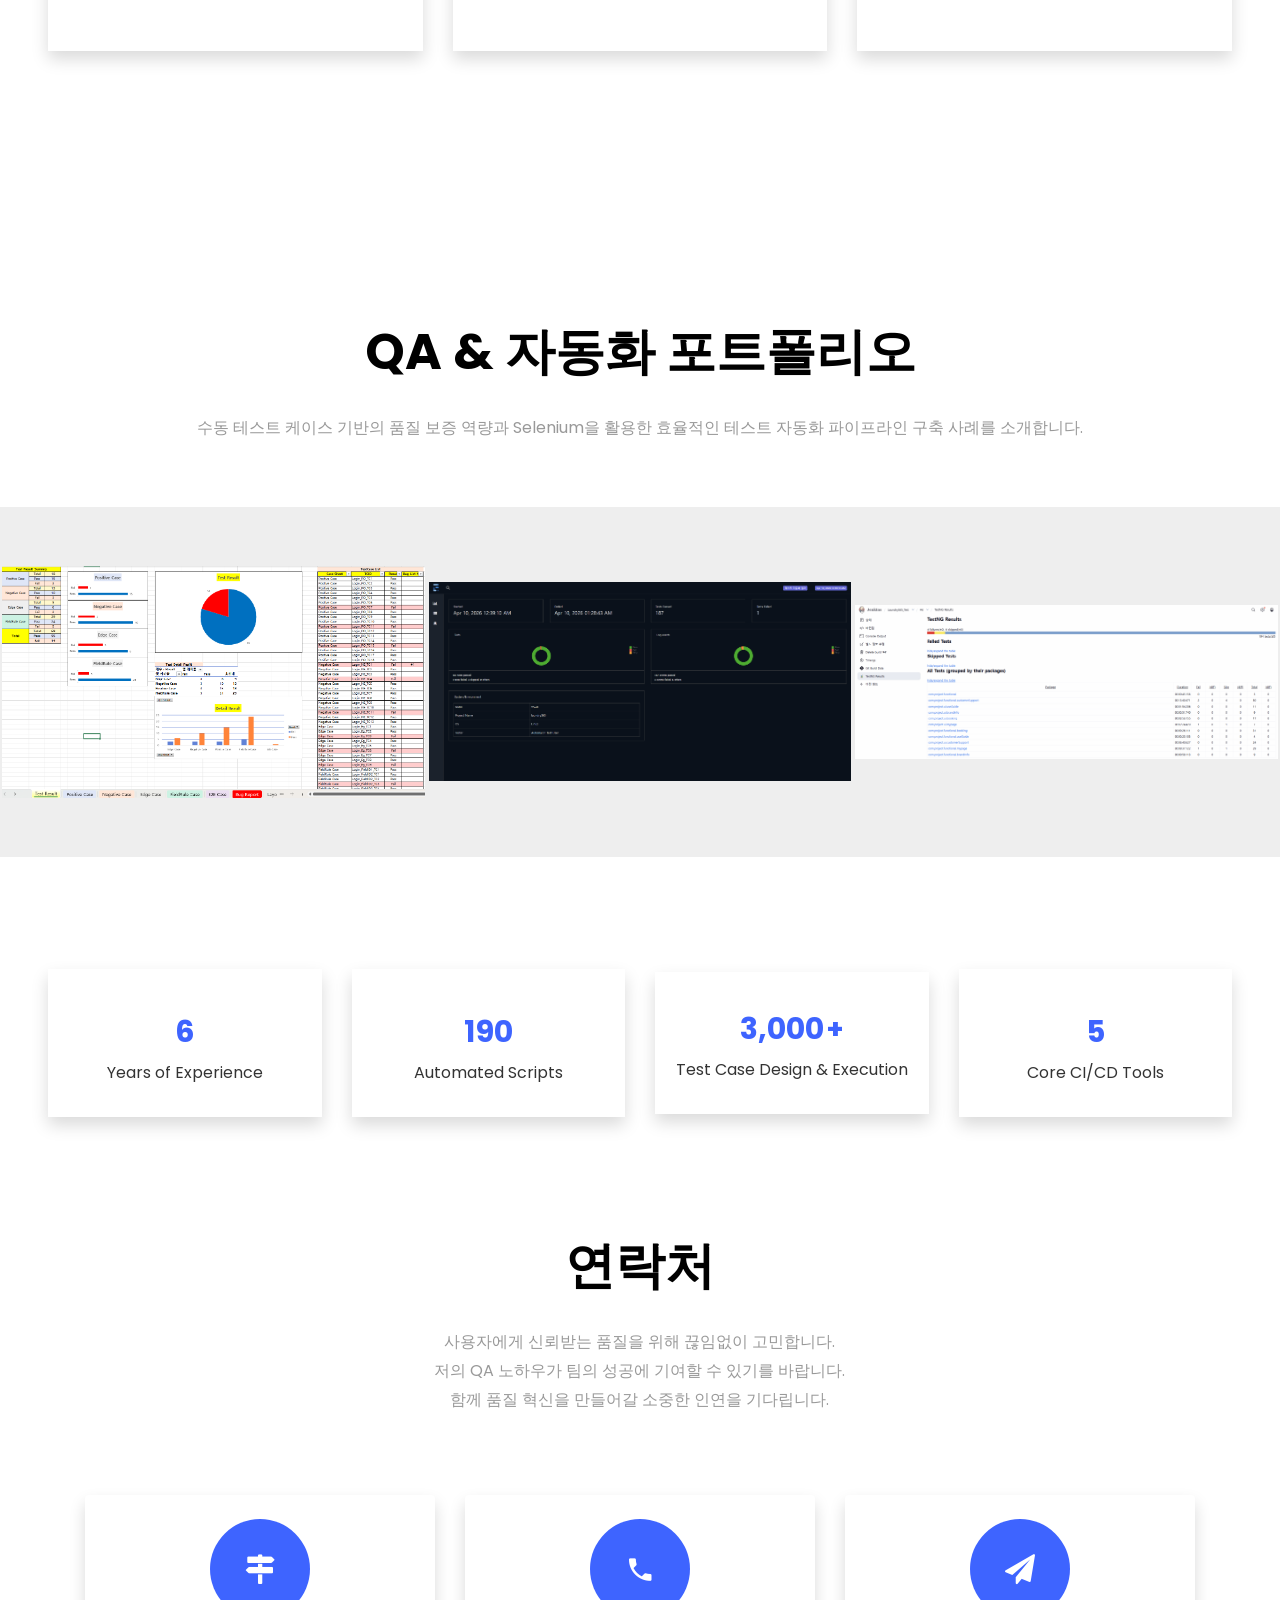
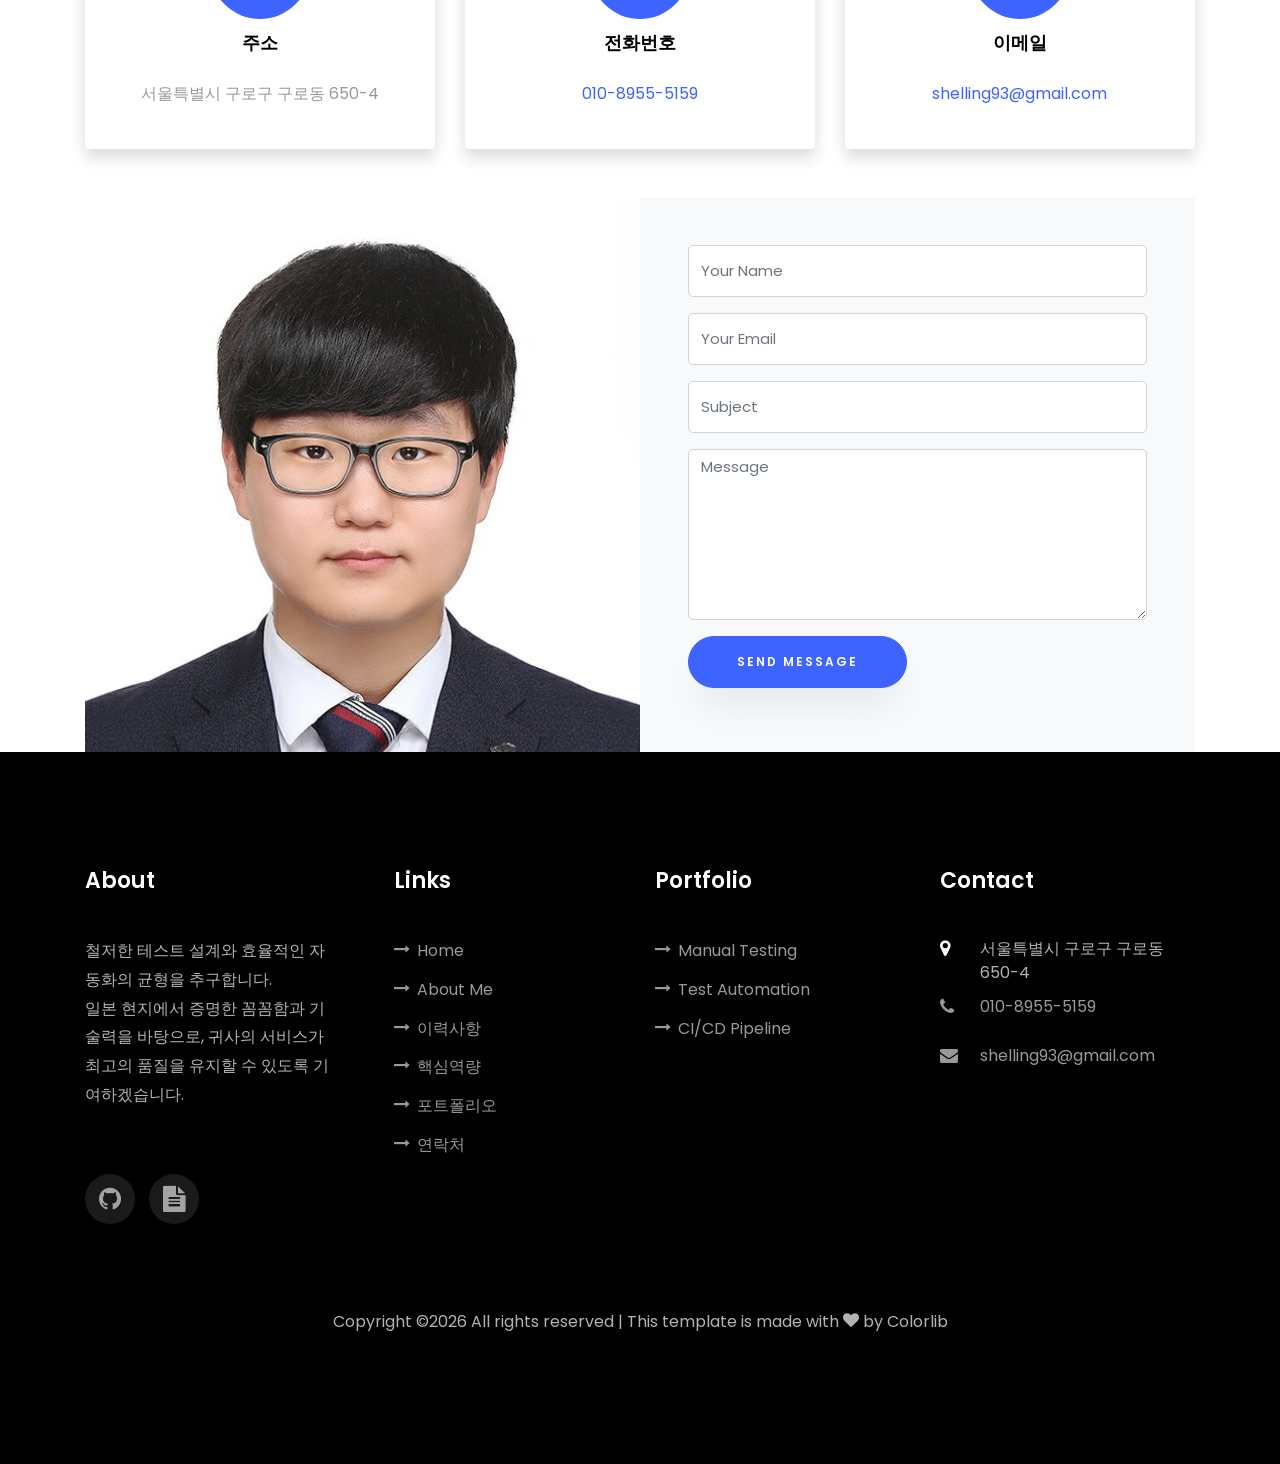
==== commit c963e71b: "address update" ====
--- a/index.html
+++ b/index.html
@@ -155,7 +155,7 @@
                                 </li>
                                 <li class="d-flex">
                                     <span>주소:</span>
-                                    <span>경기도 양주시 장흥면 교현리 352번지</span>
+                                    <span>서울특별시 구로구 구로동 650-4</span>
                                 </li>
                                 <li class="d-flex">
                                     <span>메일:</span>
@@ -602,7 +602,7 @@
                             </div>
                             <div>
                                 <h3 class="mb-4">주소</h3>
-                                <p>경기도 양주시 장흥면 교현리 352번지</p>
+                                <p>서울특별시 구로구 구로동 650-4</p>
                             </div>
                         </div>
                     </div>
@@ -695,7 +695,7 @@
                             <h2 class="ftco-heading-2">Contact</h2>
                             <div class="block-23 mb-3">
                                 <ul>
-                                    <li><span class="icon icon-map-marker"></span><span class="text">경기도 양주시 장흥면 교현리 352번지</span></li>
+                                    <li><span class="icon icon-map-marker"></span><span class="text">서울특별시 구로구 구로동 650-4</span></li>
                                     <li><a href="#contact-section"><span class="icon icon-phone"></span><span class="text">010-8955-5159</span></a></li>
                                     <li><a href="#contact-section"><span class="icon icon-envelope"></span><span class="text">shelling93@gmail.com</span></a></li>
                                 </ul>
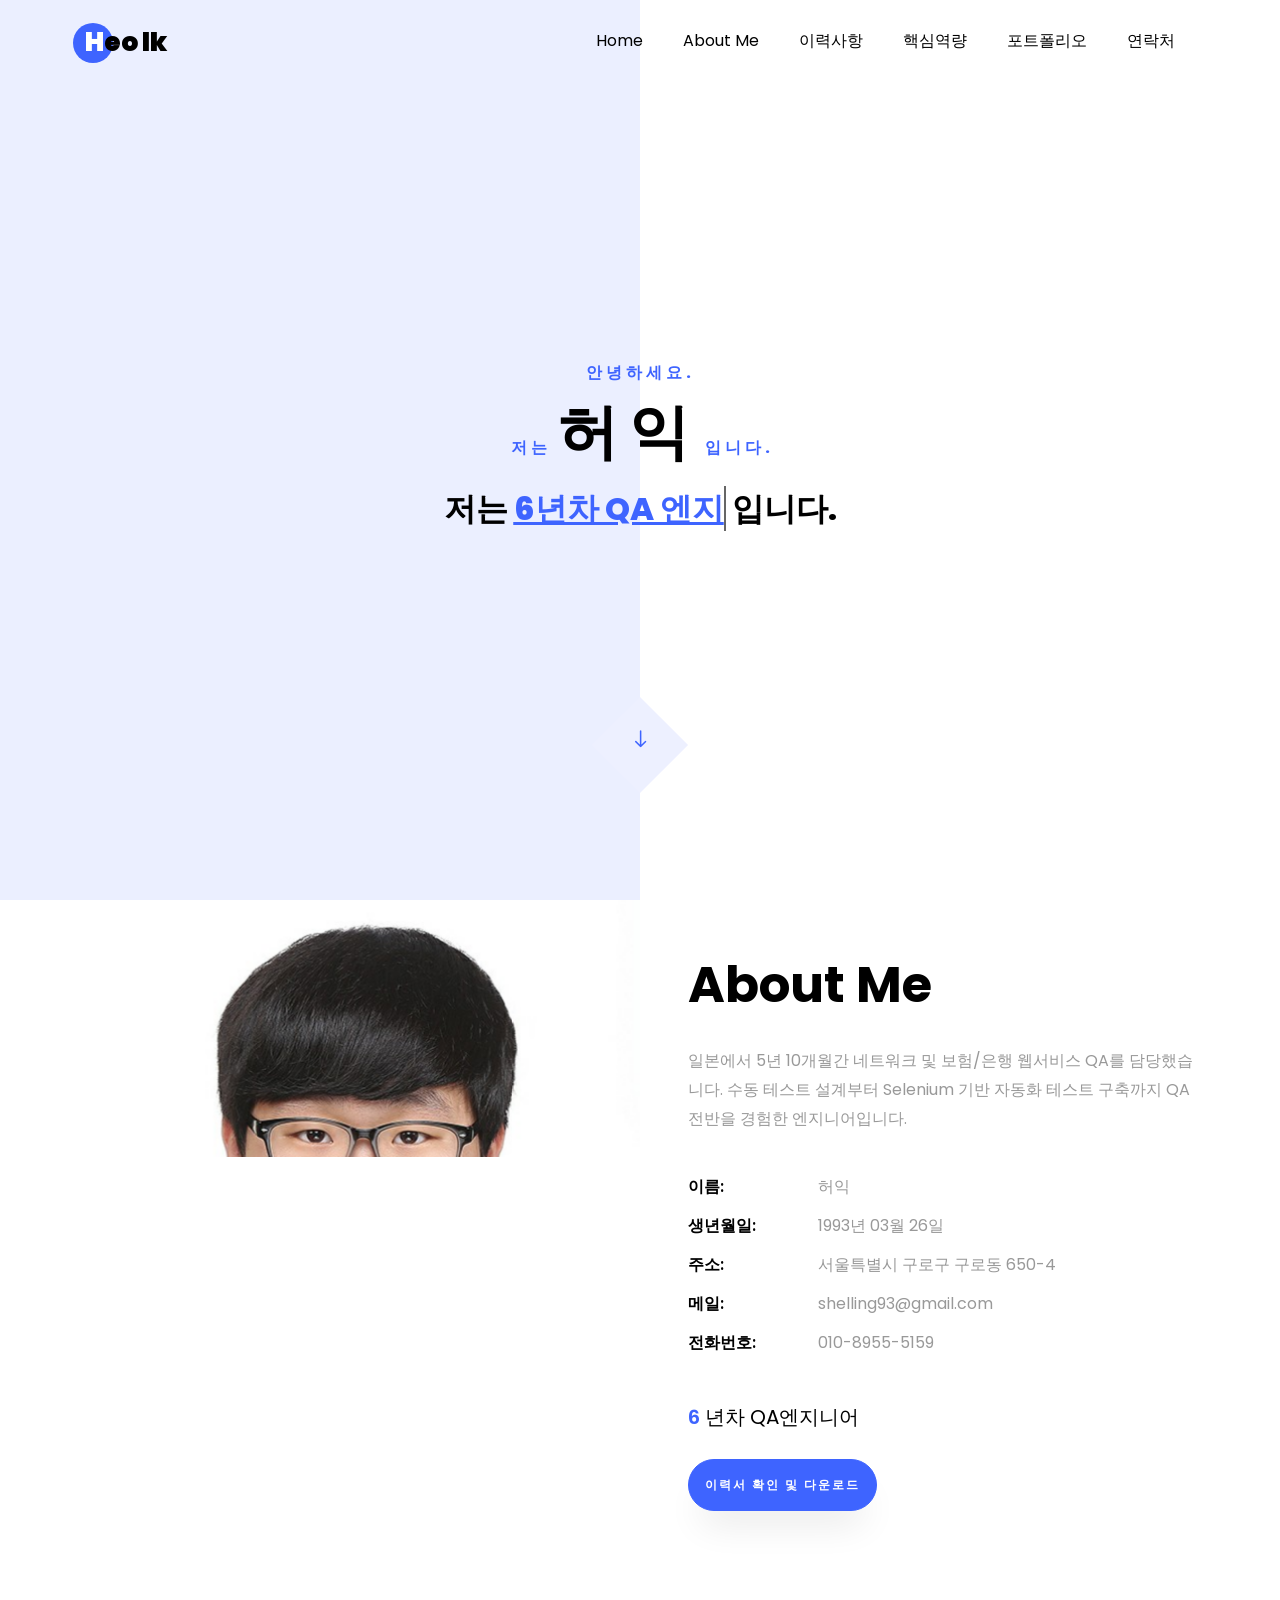
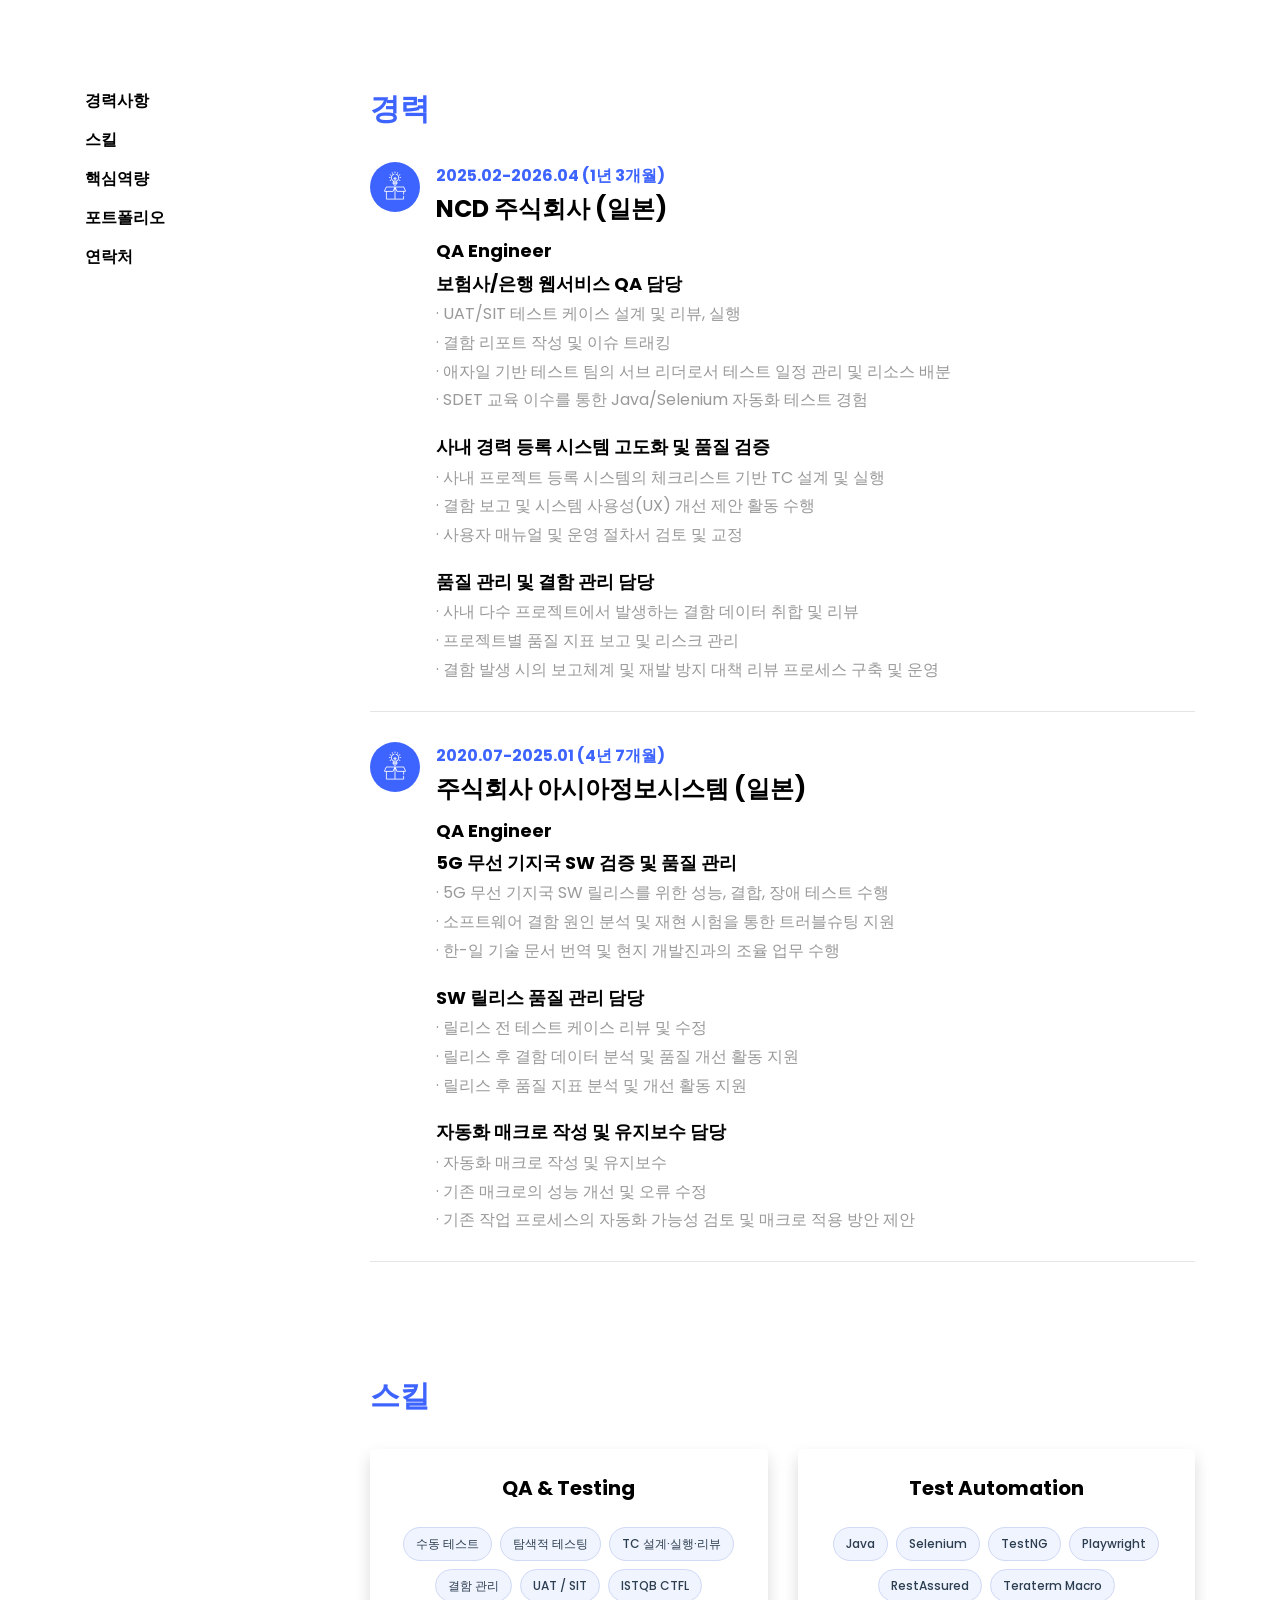
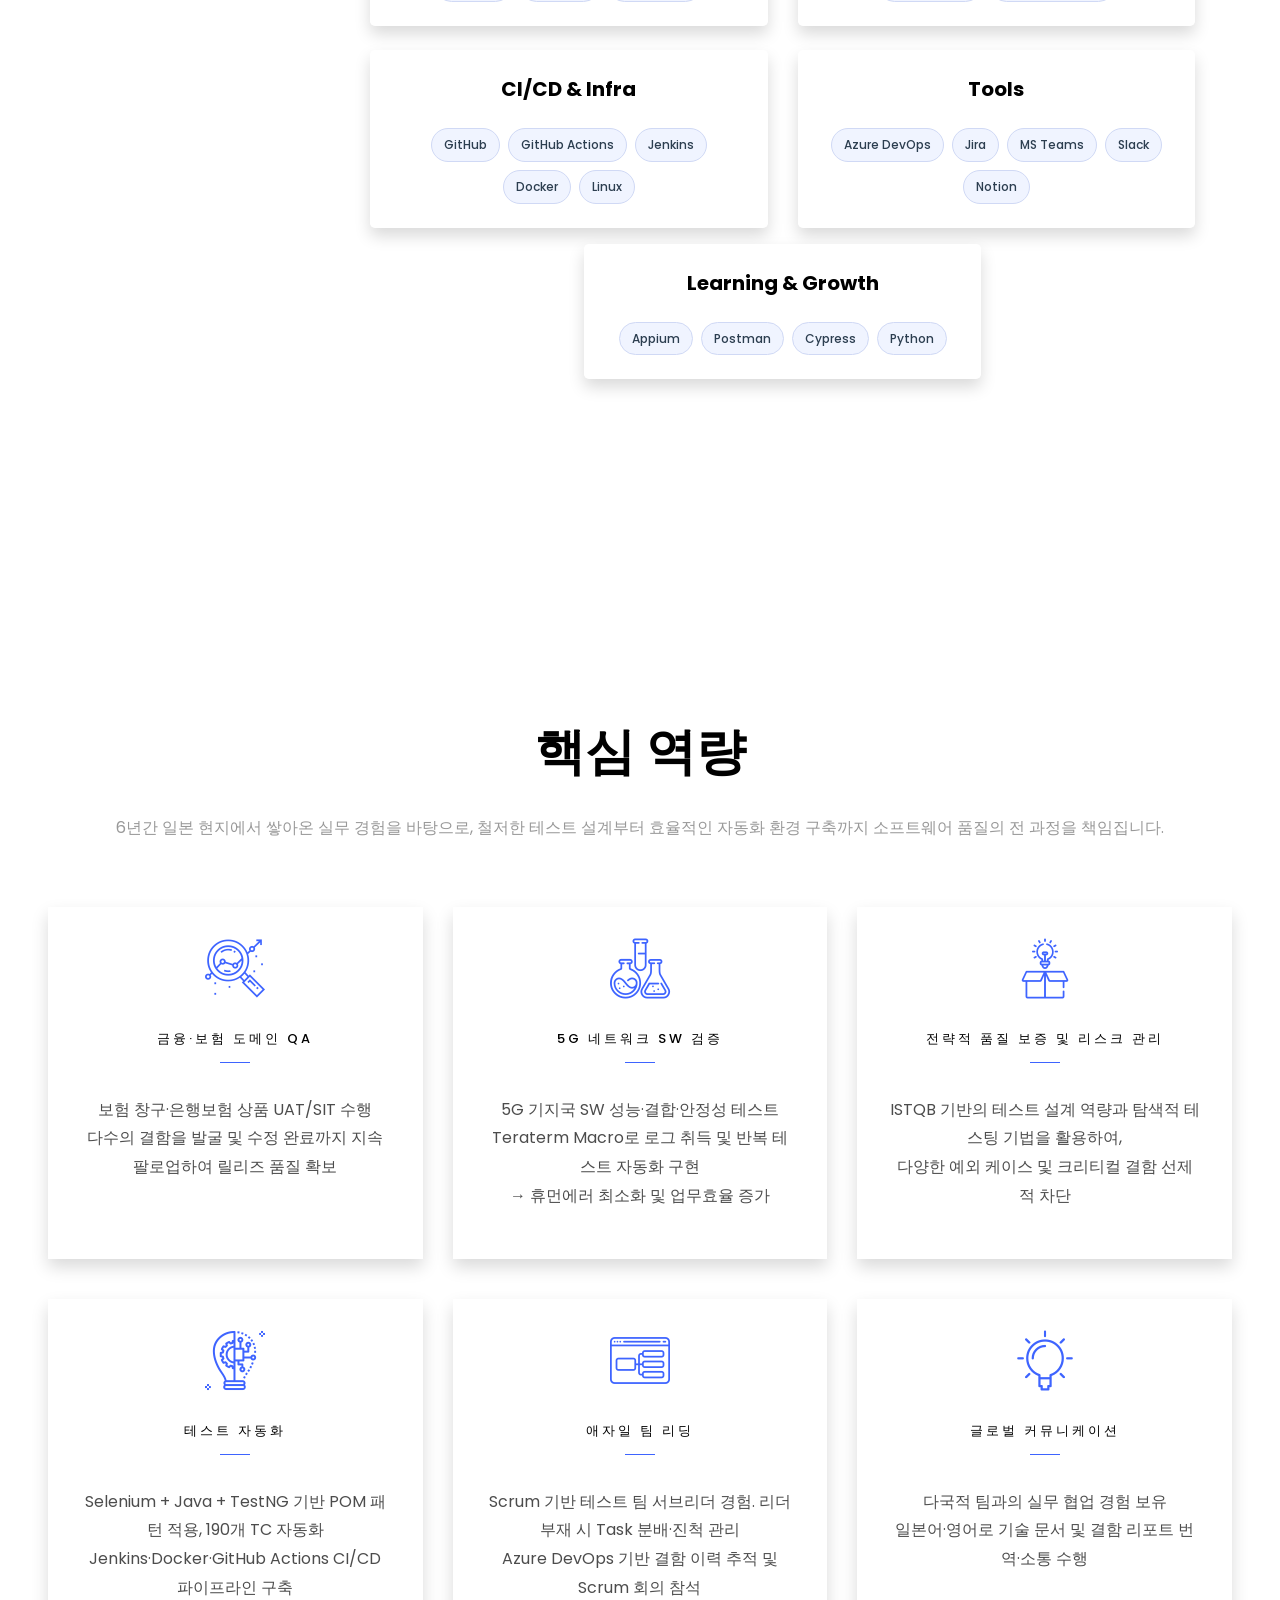
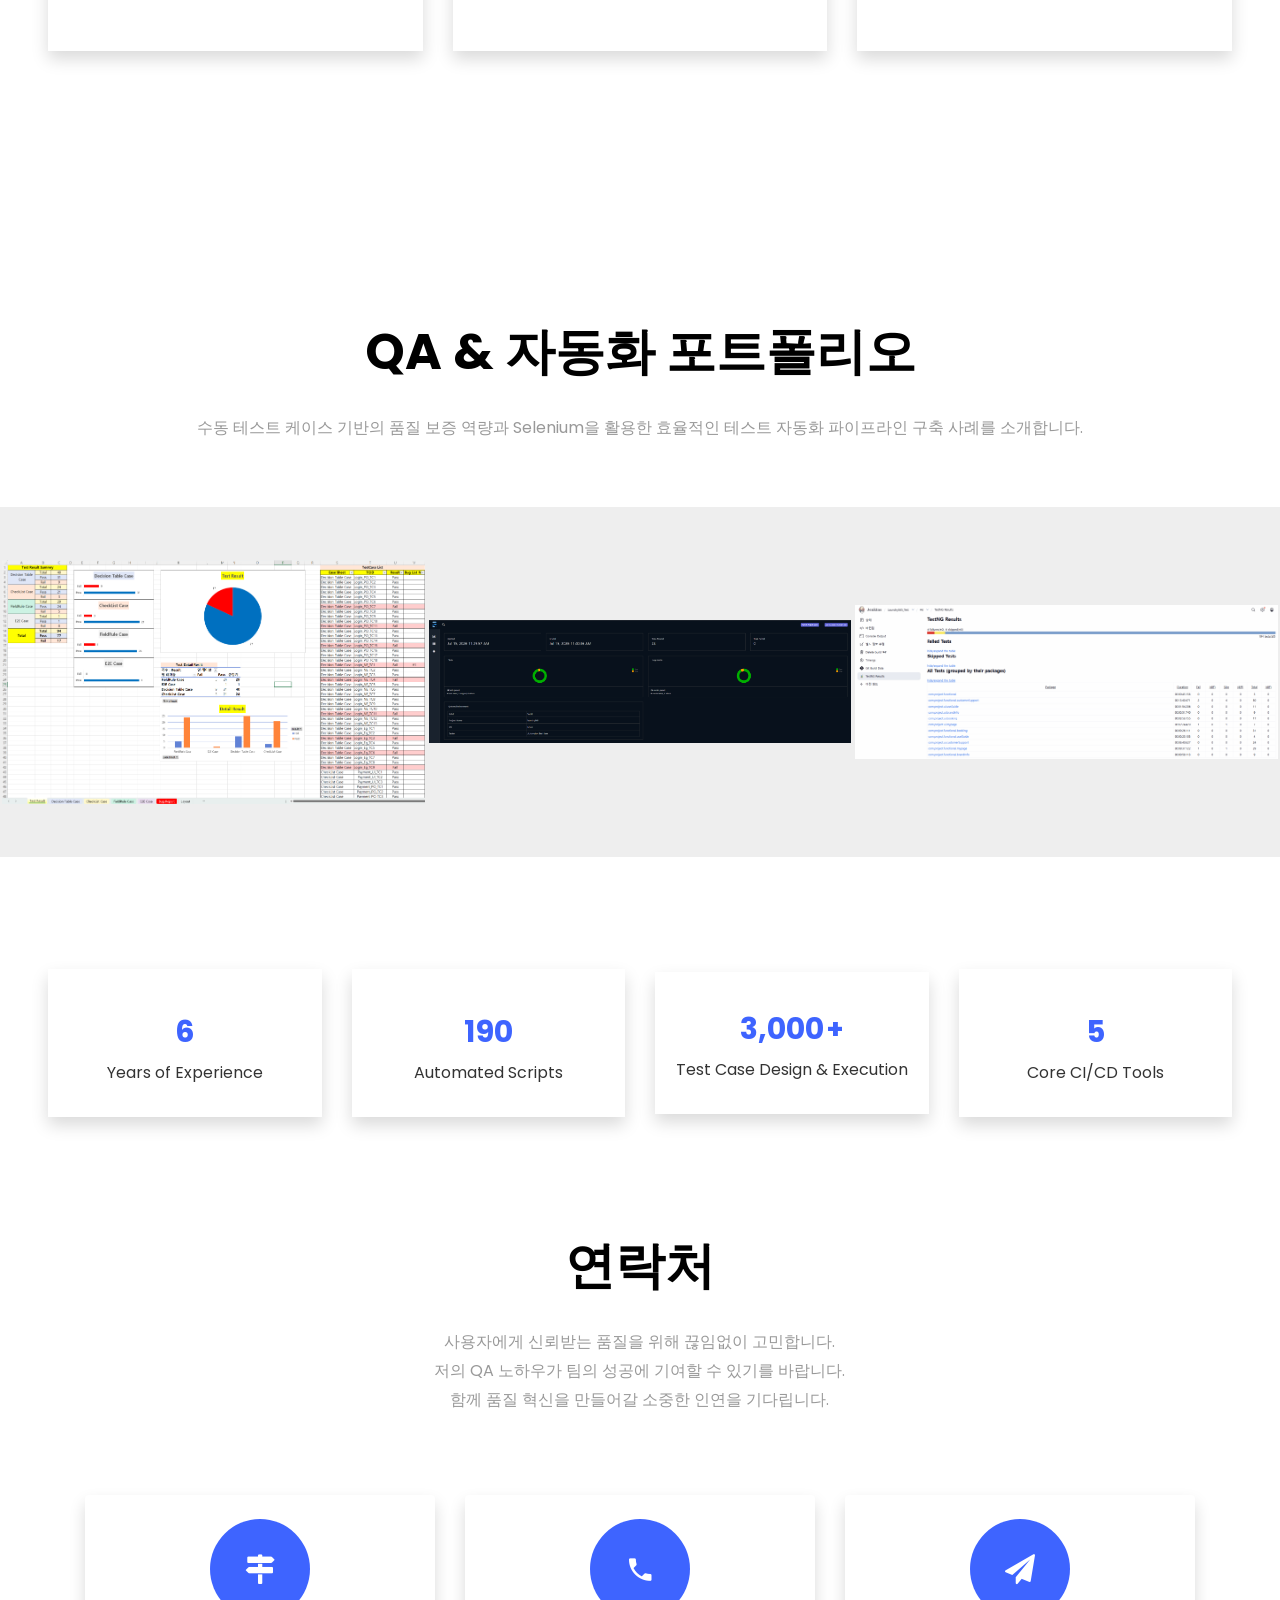
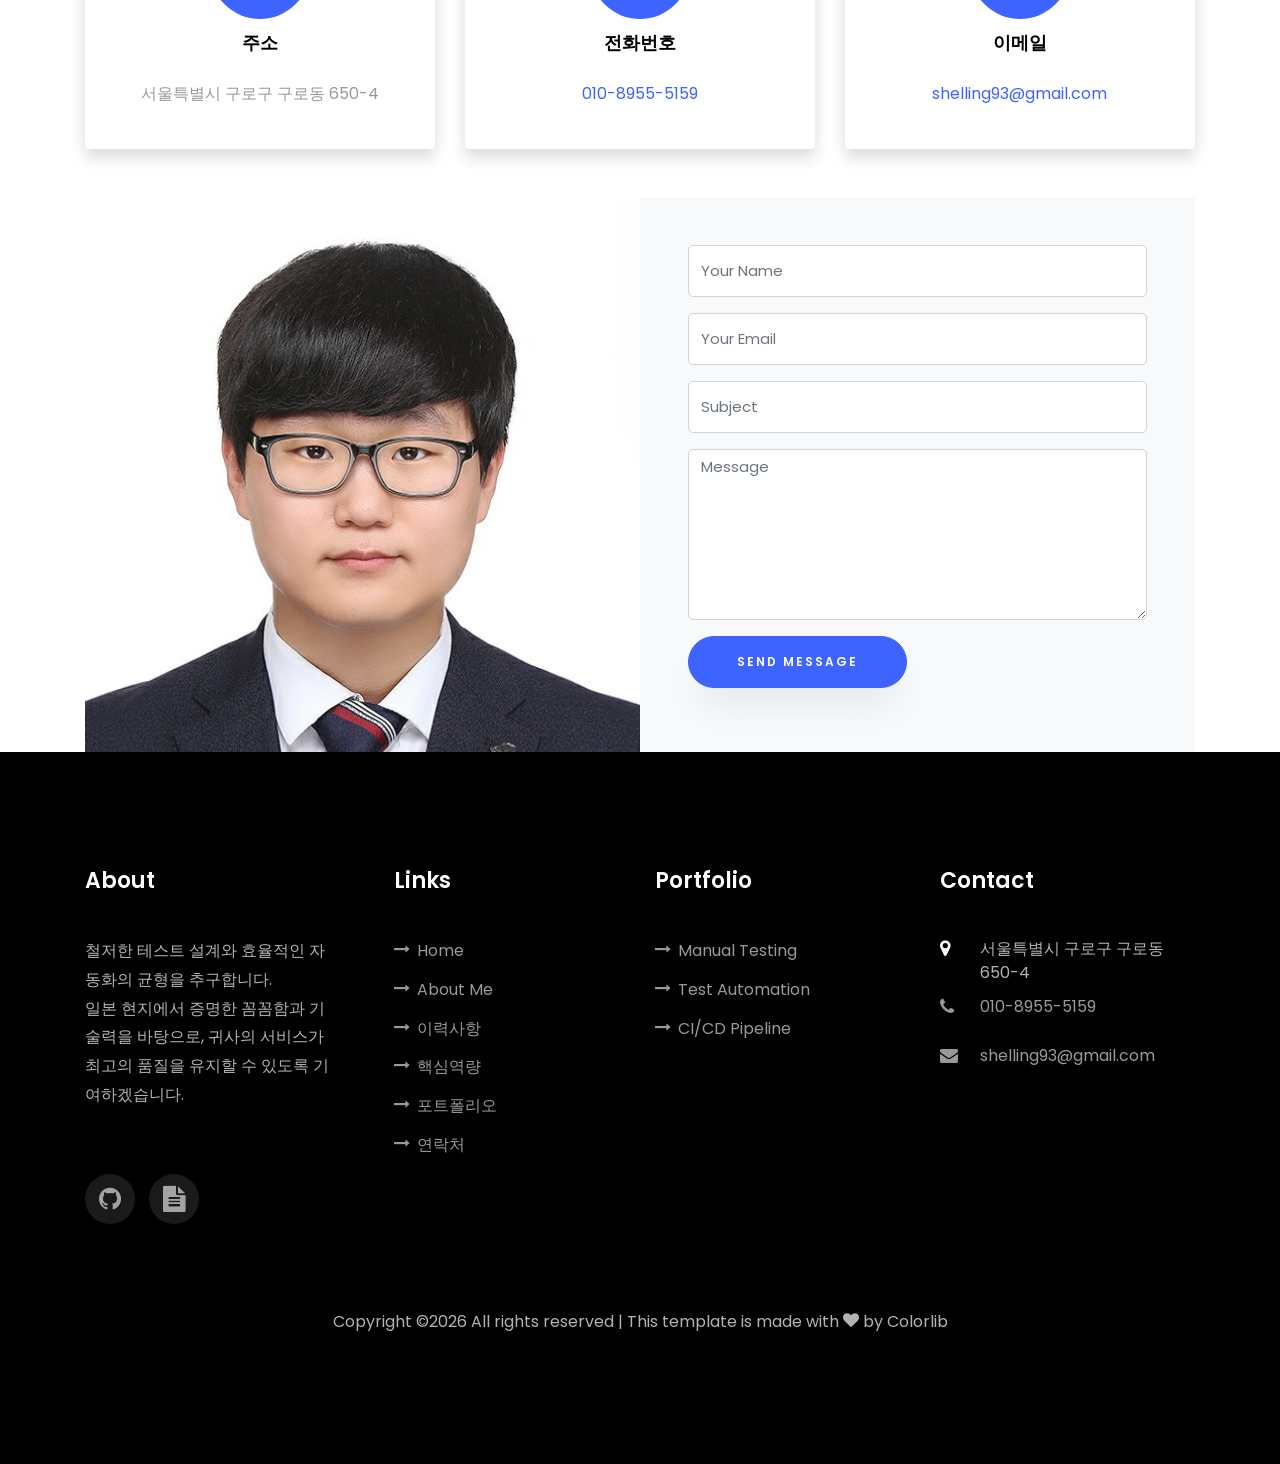
==== commit ca5ab087: "0830 update" ====
--- a/index.html
+++ b/index.html
@@ -215,7 +215,7 @@
                                 <span class="flaticon-ideas"></span>
                             </div>
                             <div class="text pl-3">
-                                <span class="date">2025.02-2016.04 (1년 3개월)</span>
+                                <span class="date">2025.02-2026.04 (1년 3개월)</span>
                                 <h2>NCD 주식회사 (일본)</h2>
                                 <span class="position">QA Engineer
                                     <br>
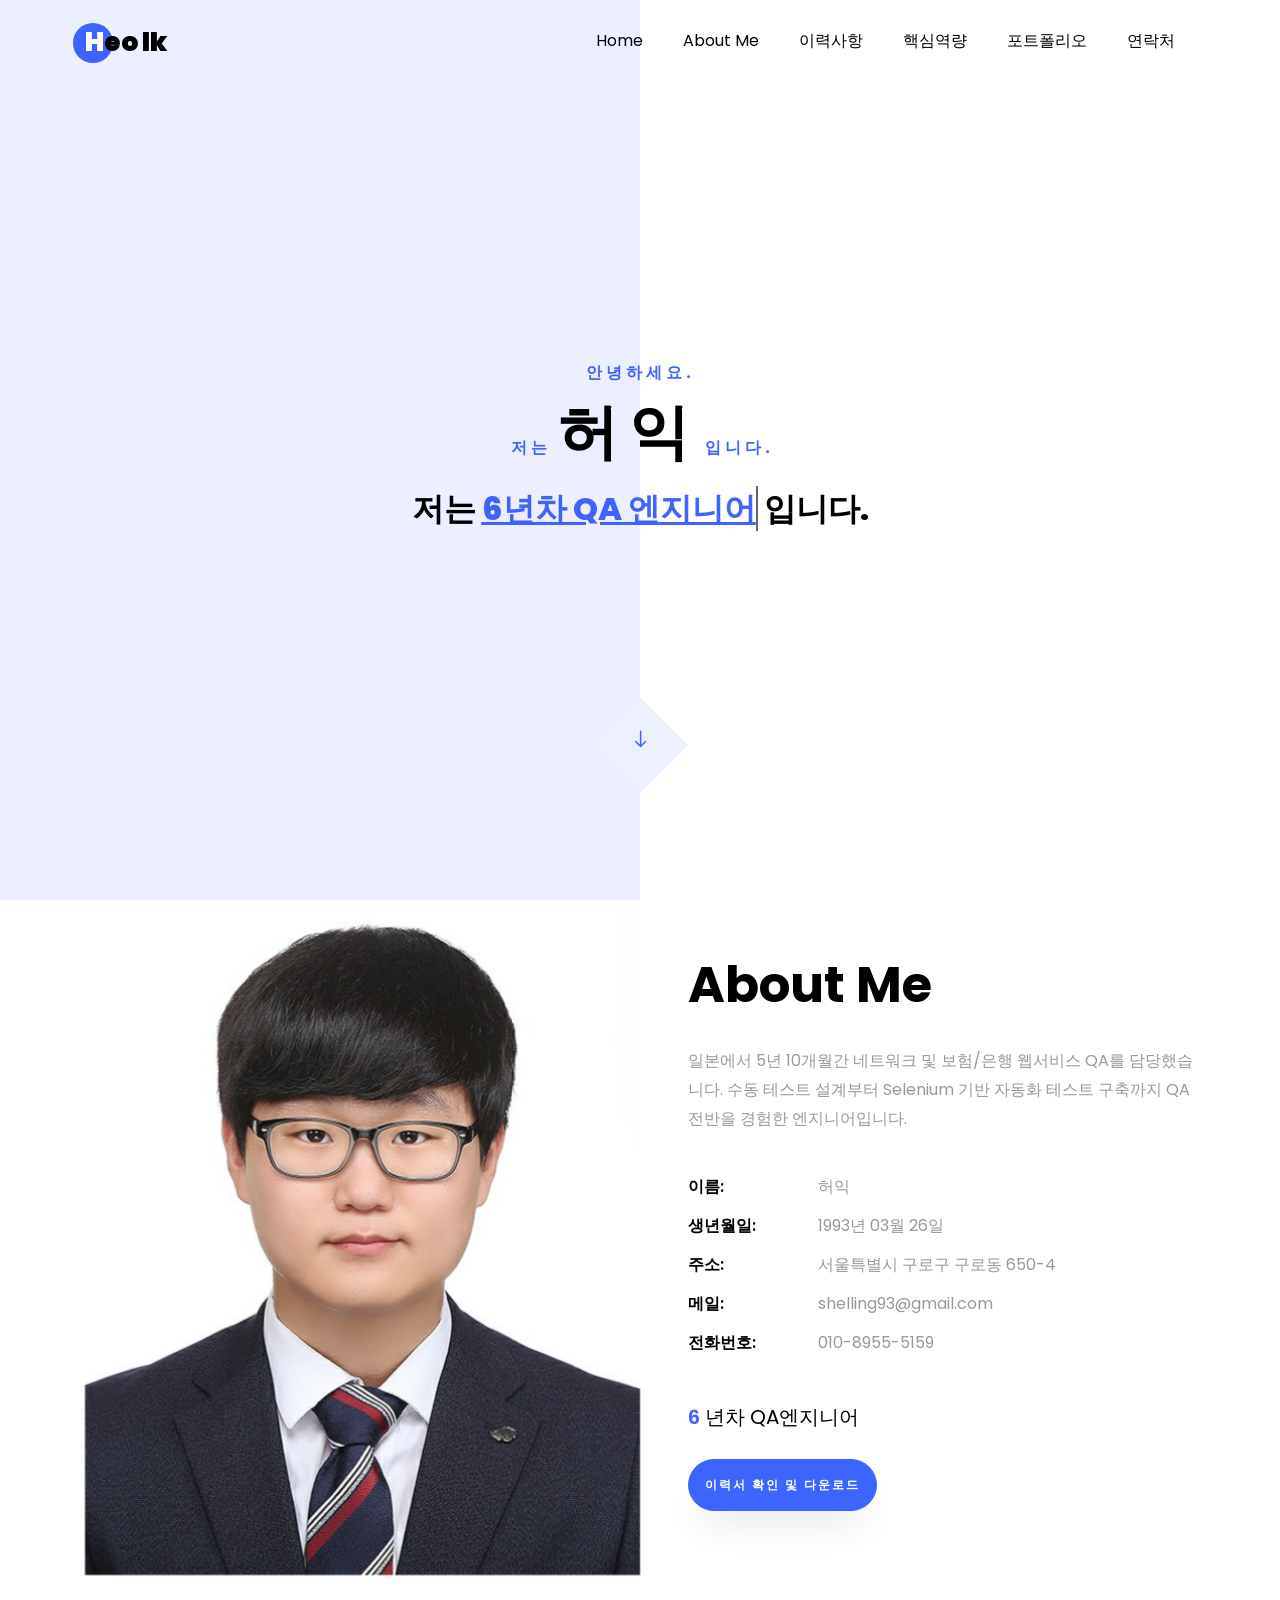
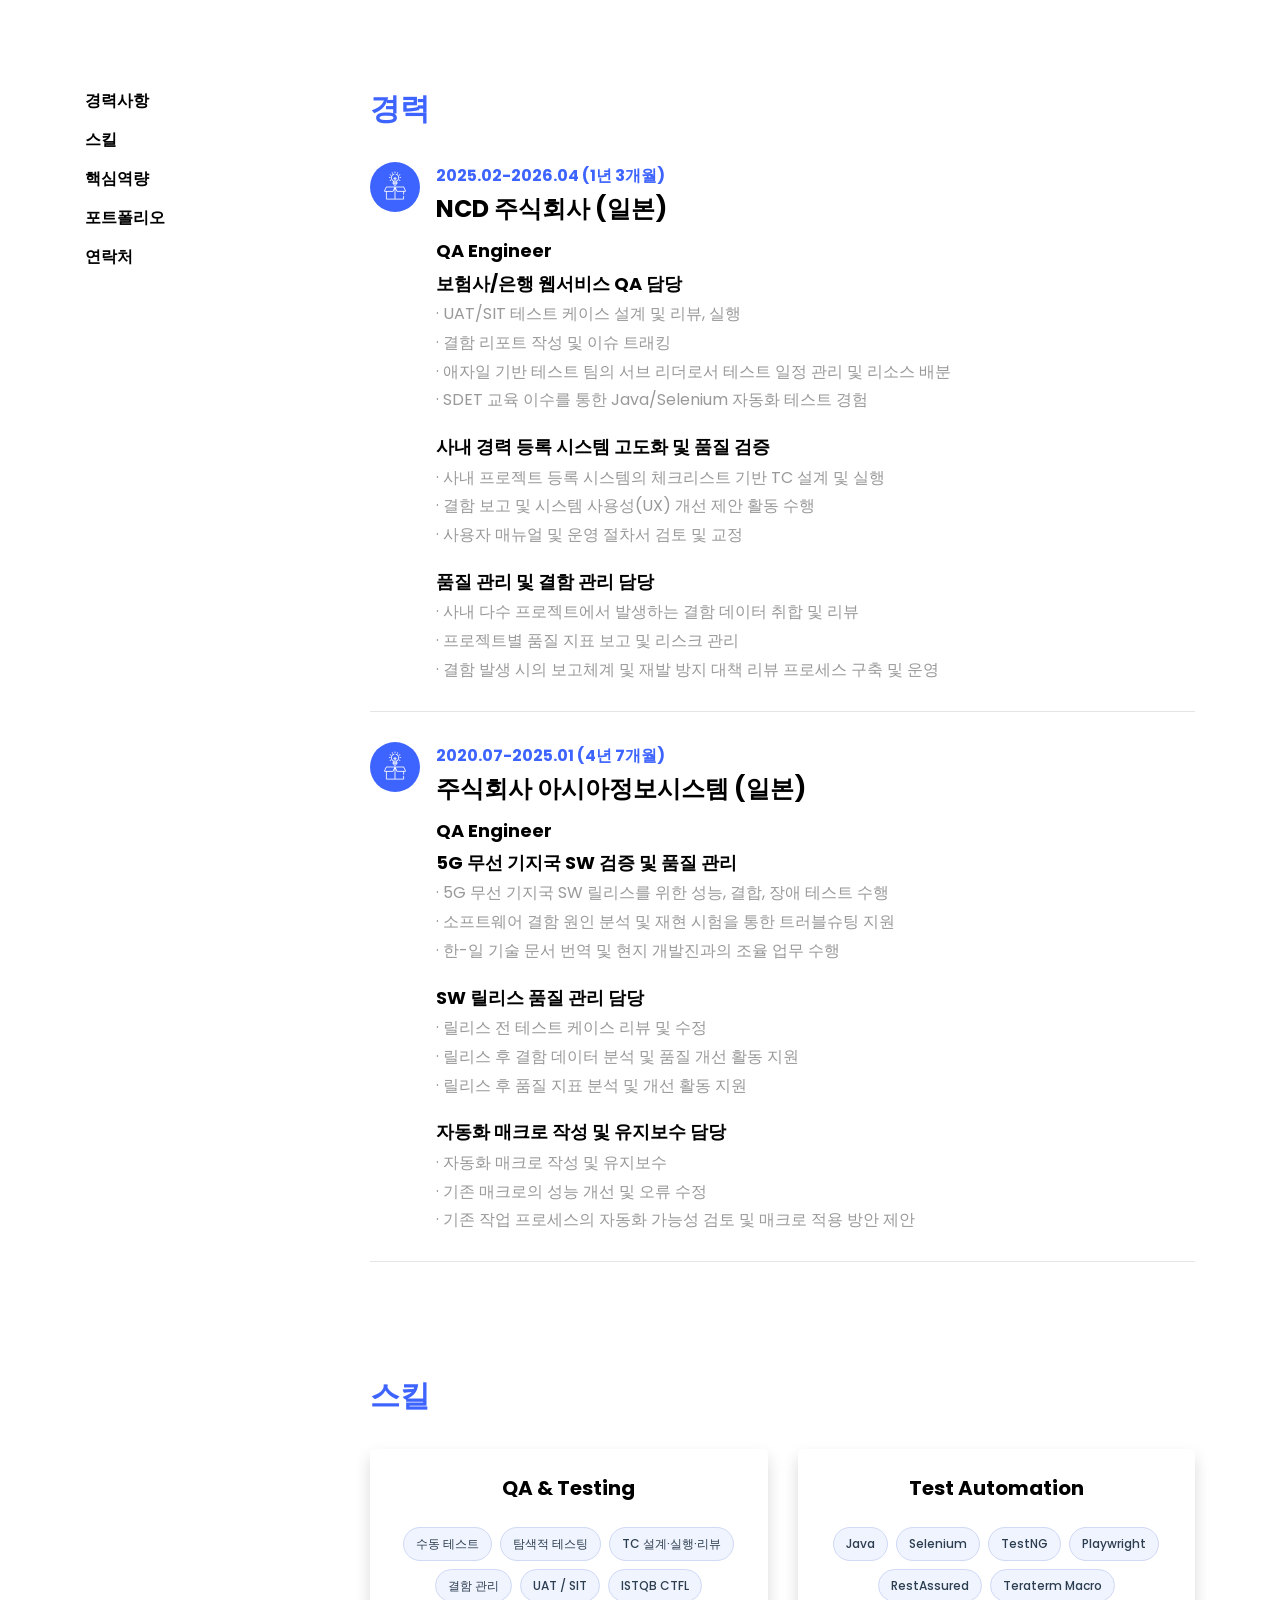
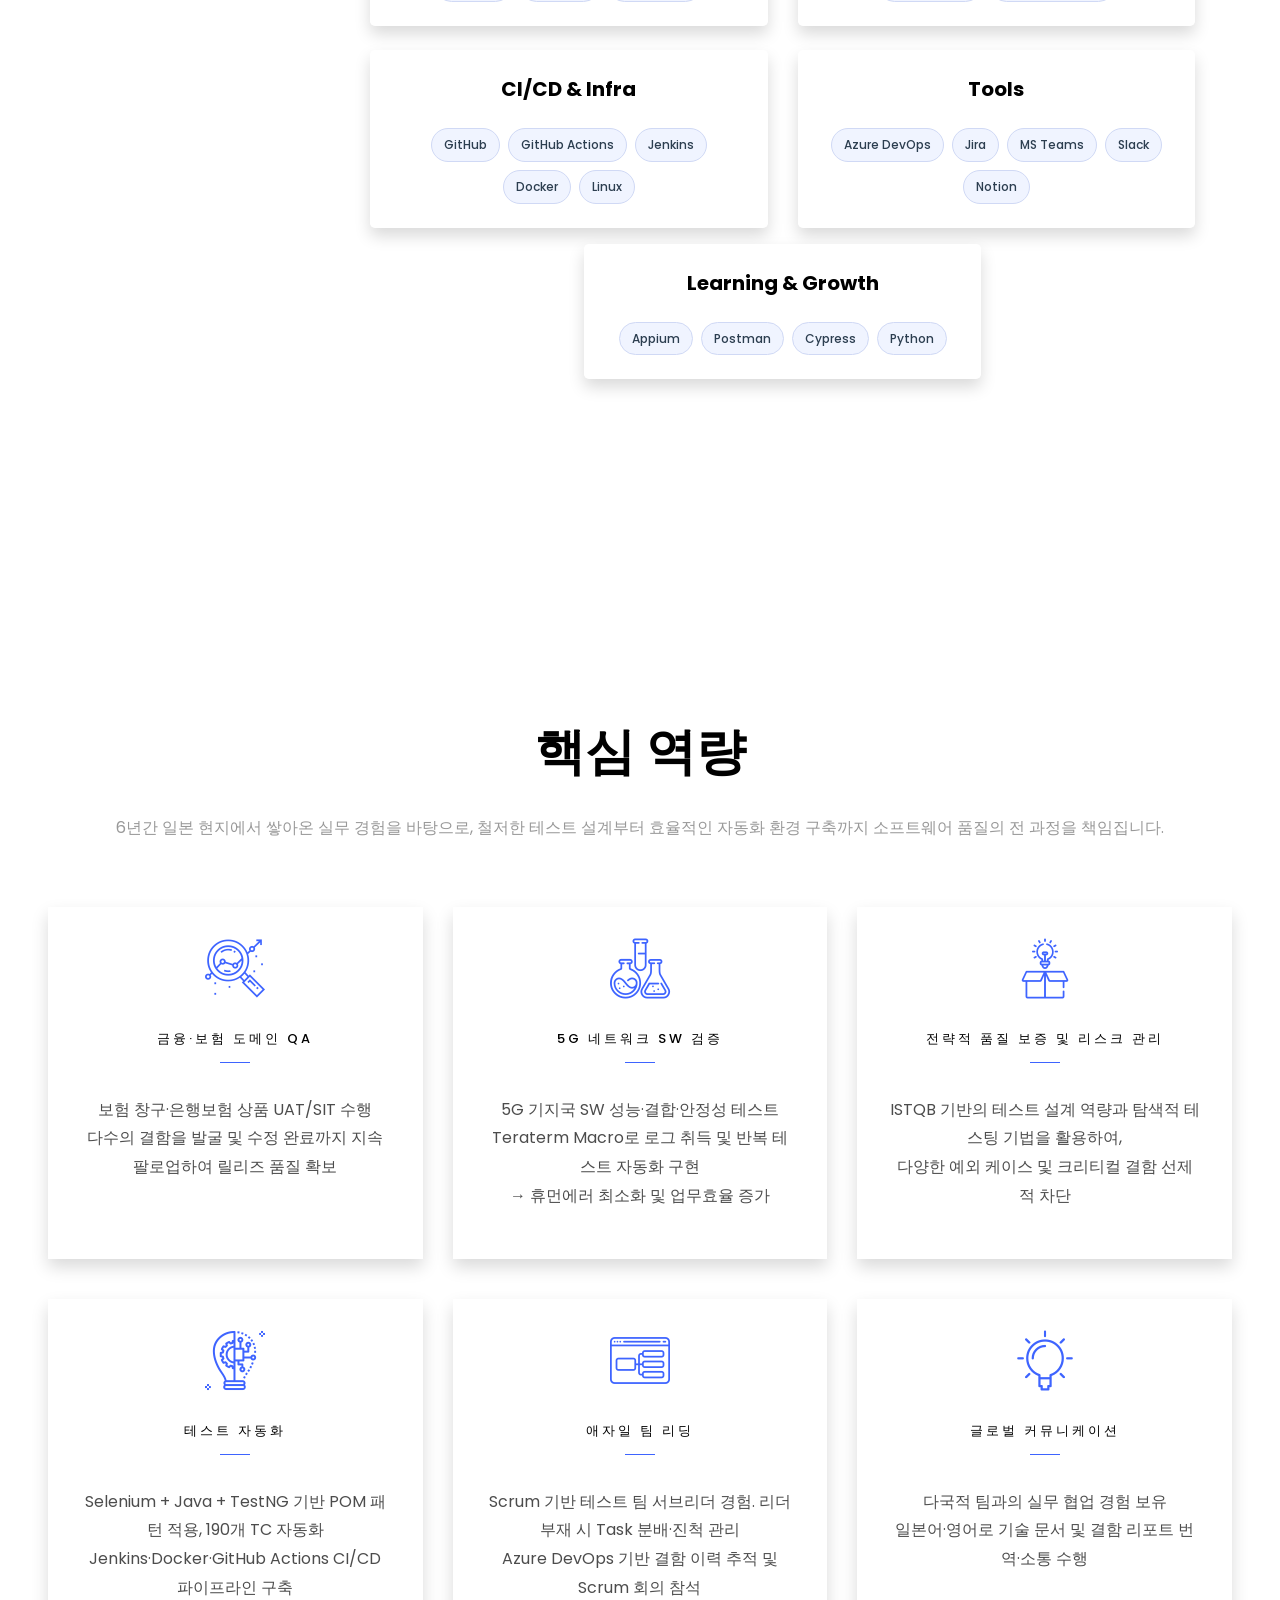
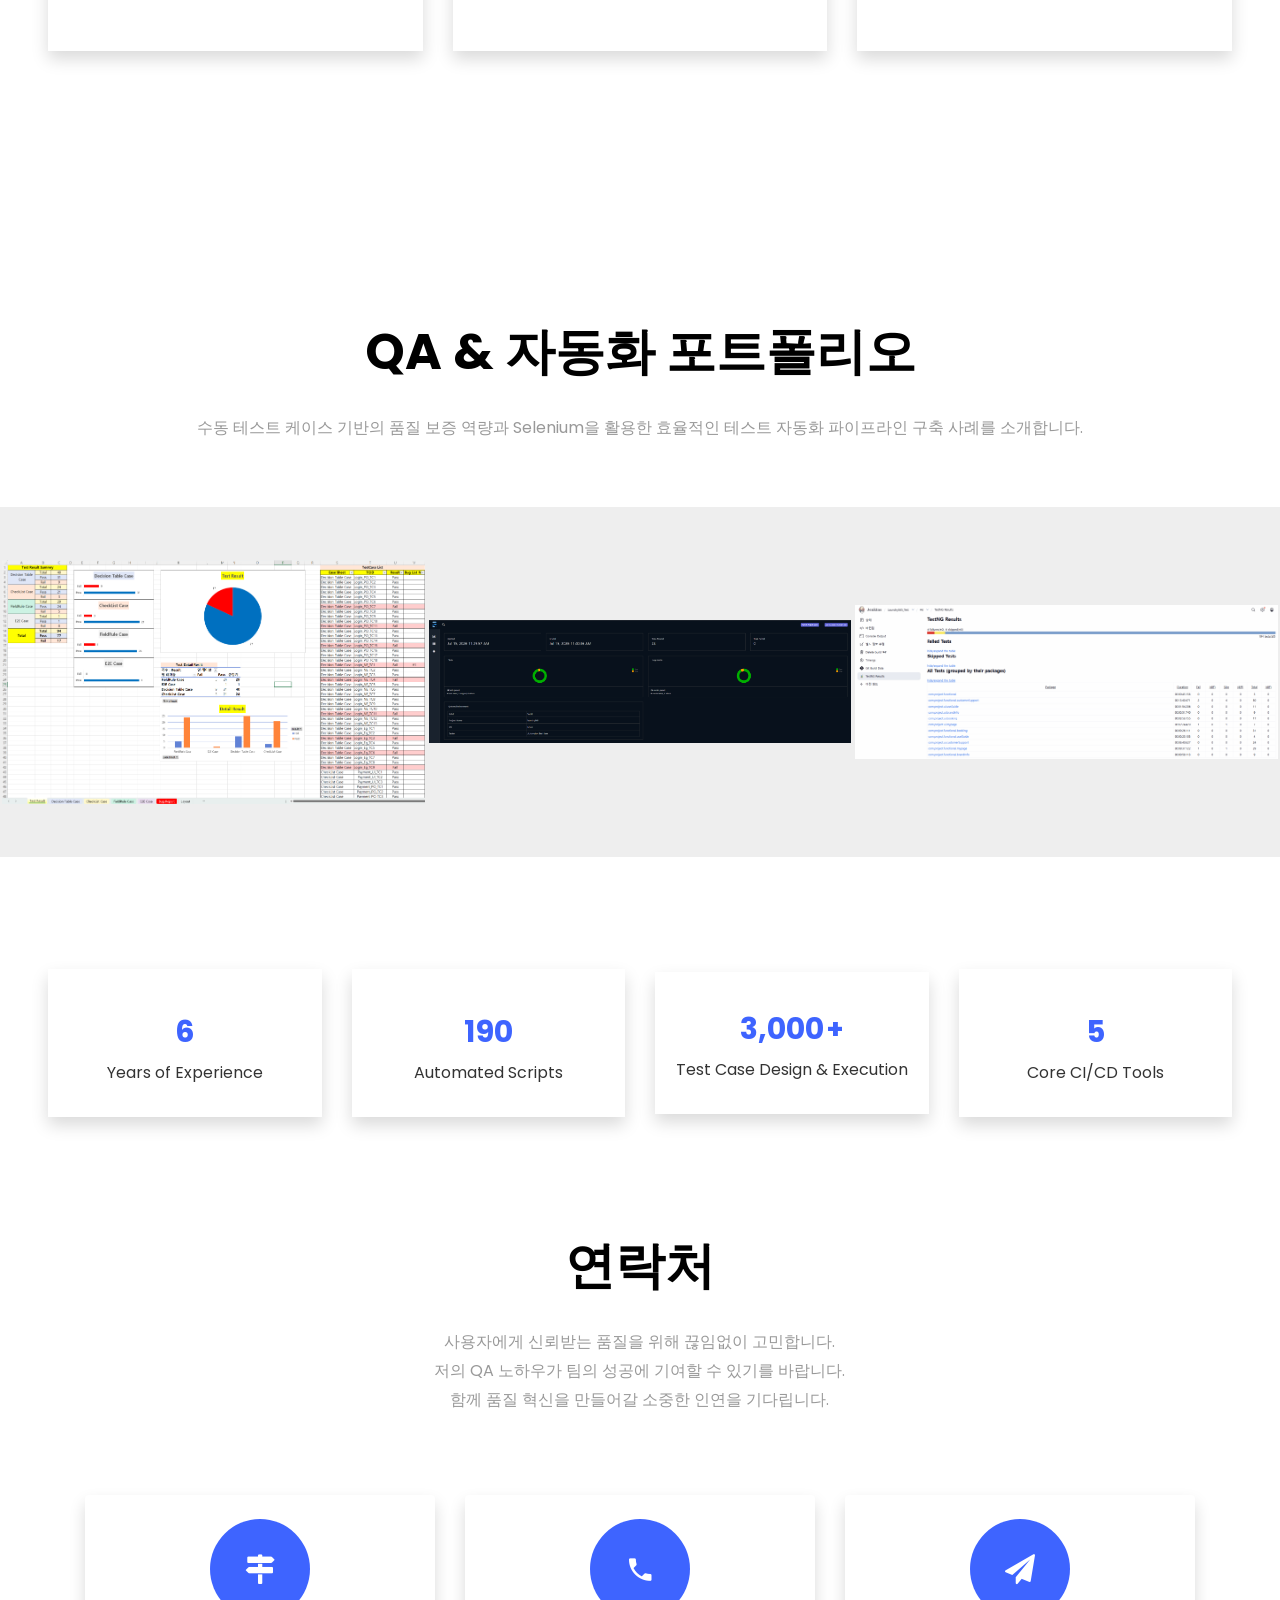
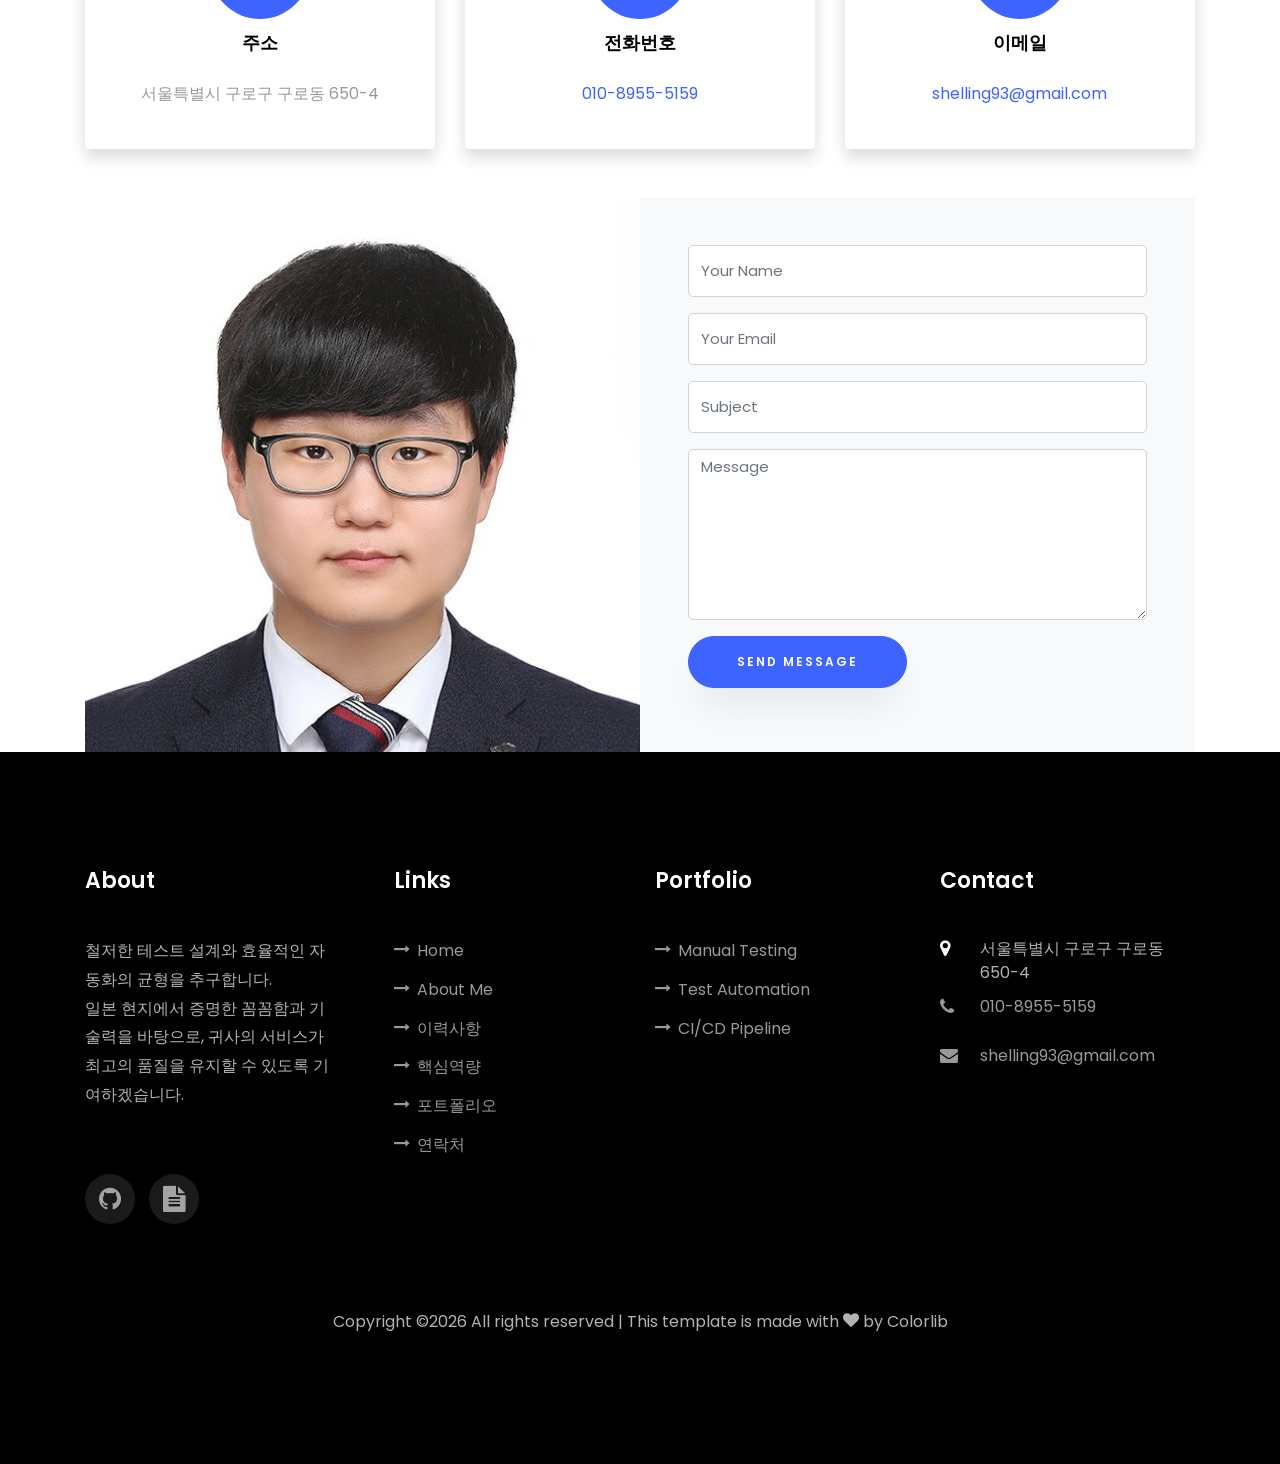
==== commit 62309bb9: "0830 update2" ====
--- a/index.html
+++ b/index.html
@@ -496,7 +496,7 @@
                                     <br>
                                     결함 리포트, 피벗 테이블 결과 요약 포함
                                 </P>
-                                <a href="https://docs.google.com/spreadsheets/d/1g9Ga7LykWk8_RVDMUL_k6wzlXlS3hW8XtlwnUUWQv0M/edit?usp=sharing" target="_blank" class="project-btn">문서 보기</a>
+                                <a href="https://docs.google.com/spreadsheets/d/1pNVuE0GMCEaa9kHv6DNDhbtO-PQ7gxnG/edit?usp=sharing&ouid=104940409233108442960&rtpof=true&sd=true" target="_blank" class="project-btn">문서 보기</a>
                                 <a href="QA_TestCase_Portfolio.xlsx" download class="project-btn">다운로드</a>
                             </div>
                         </div>
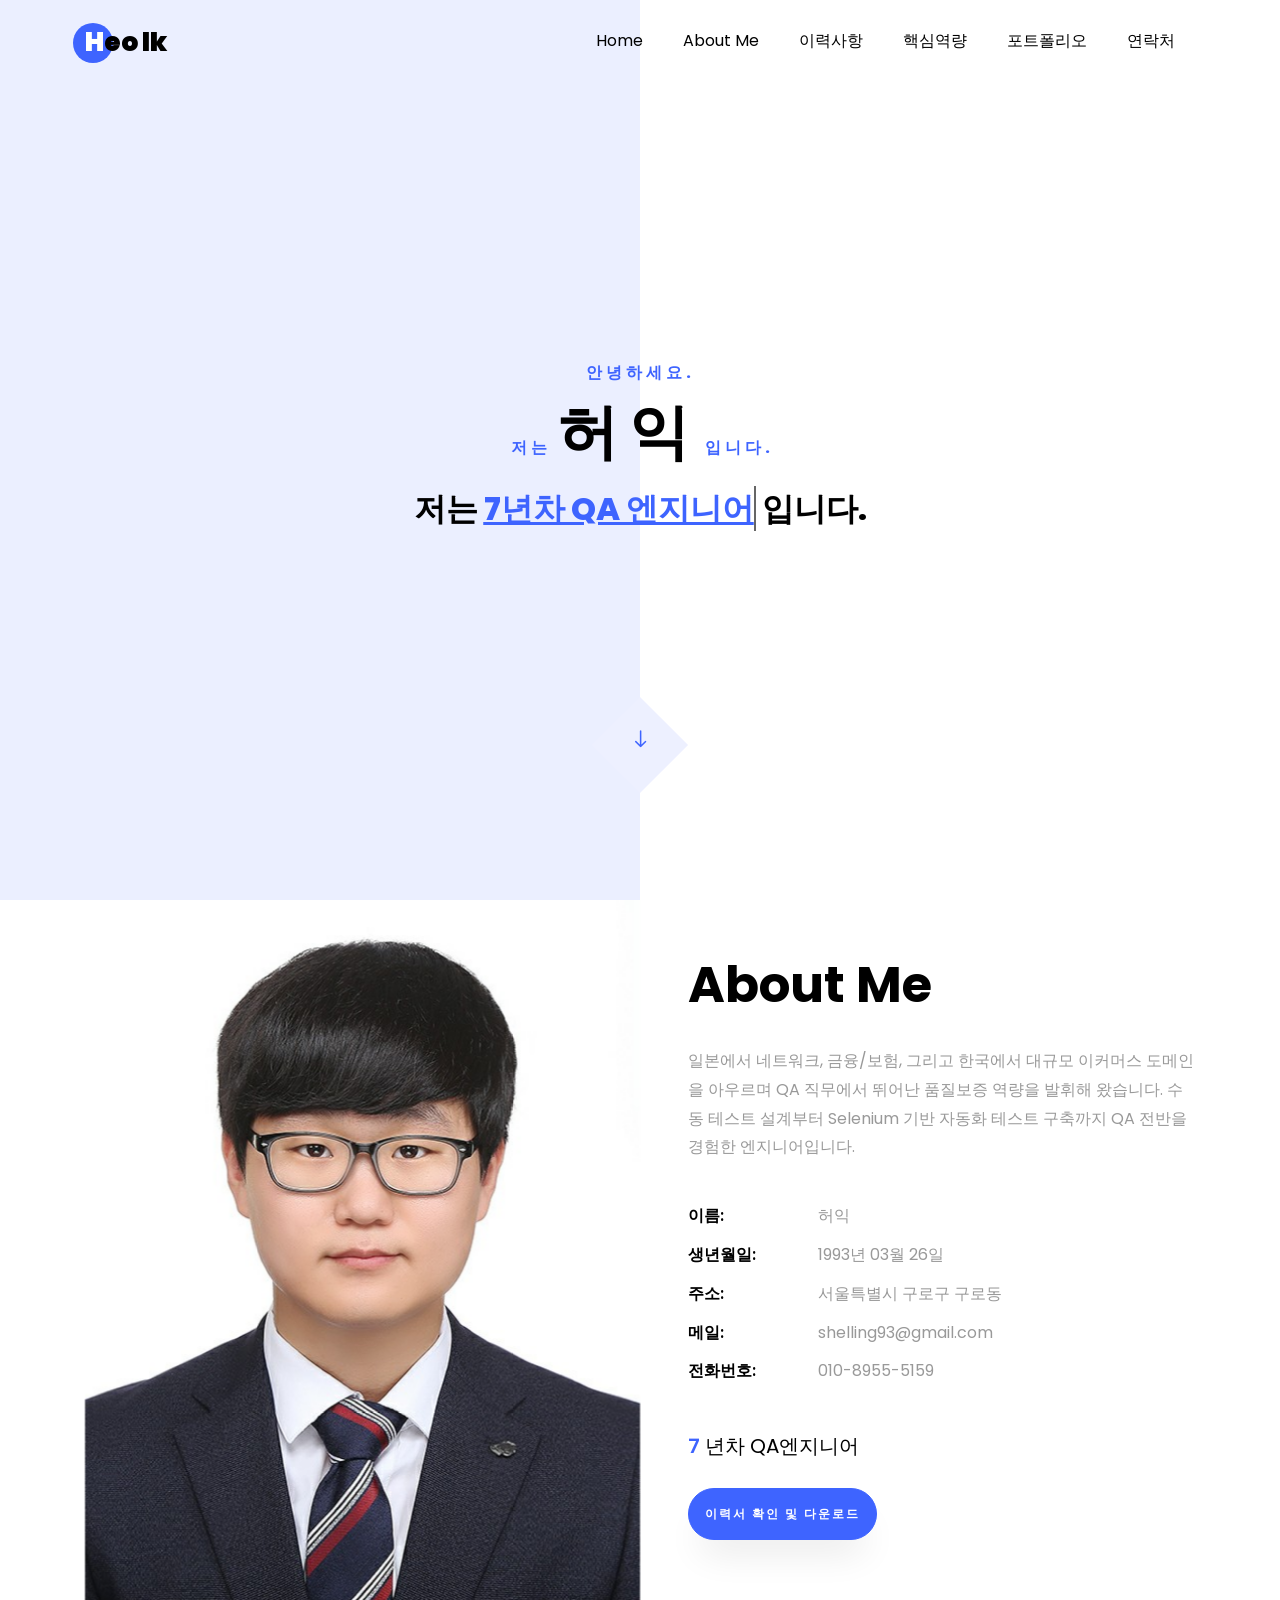
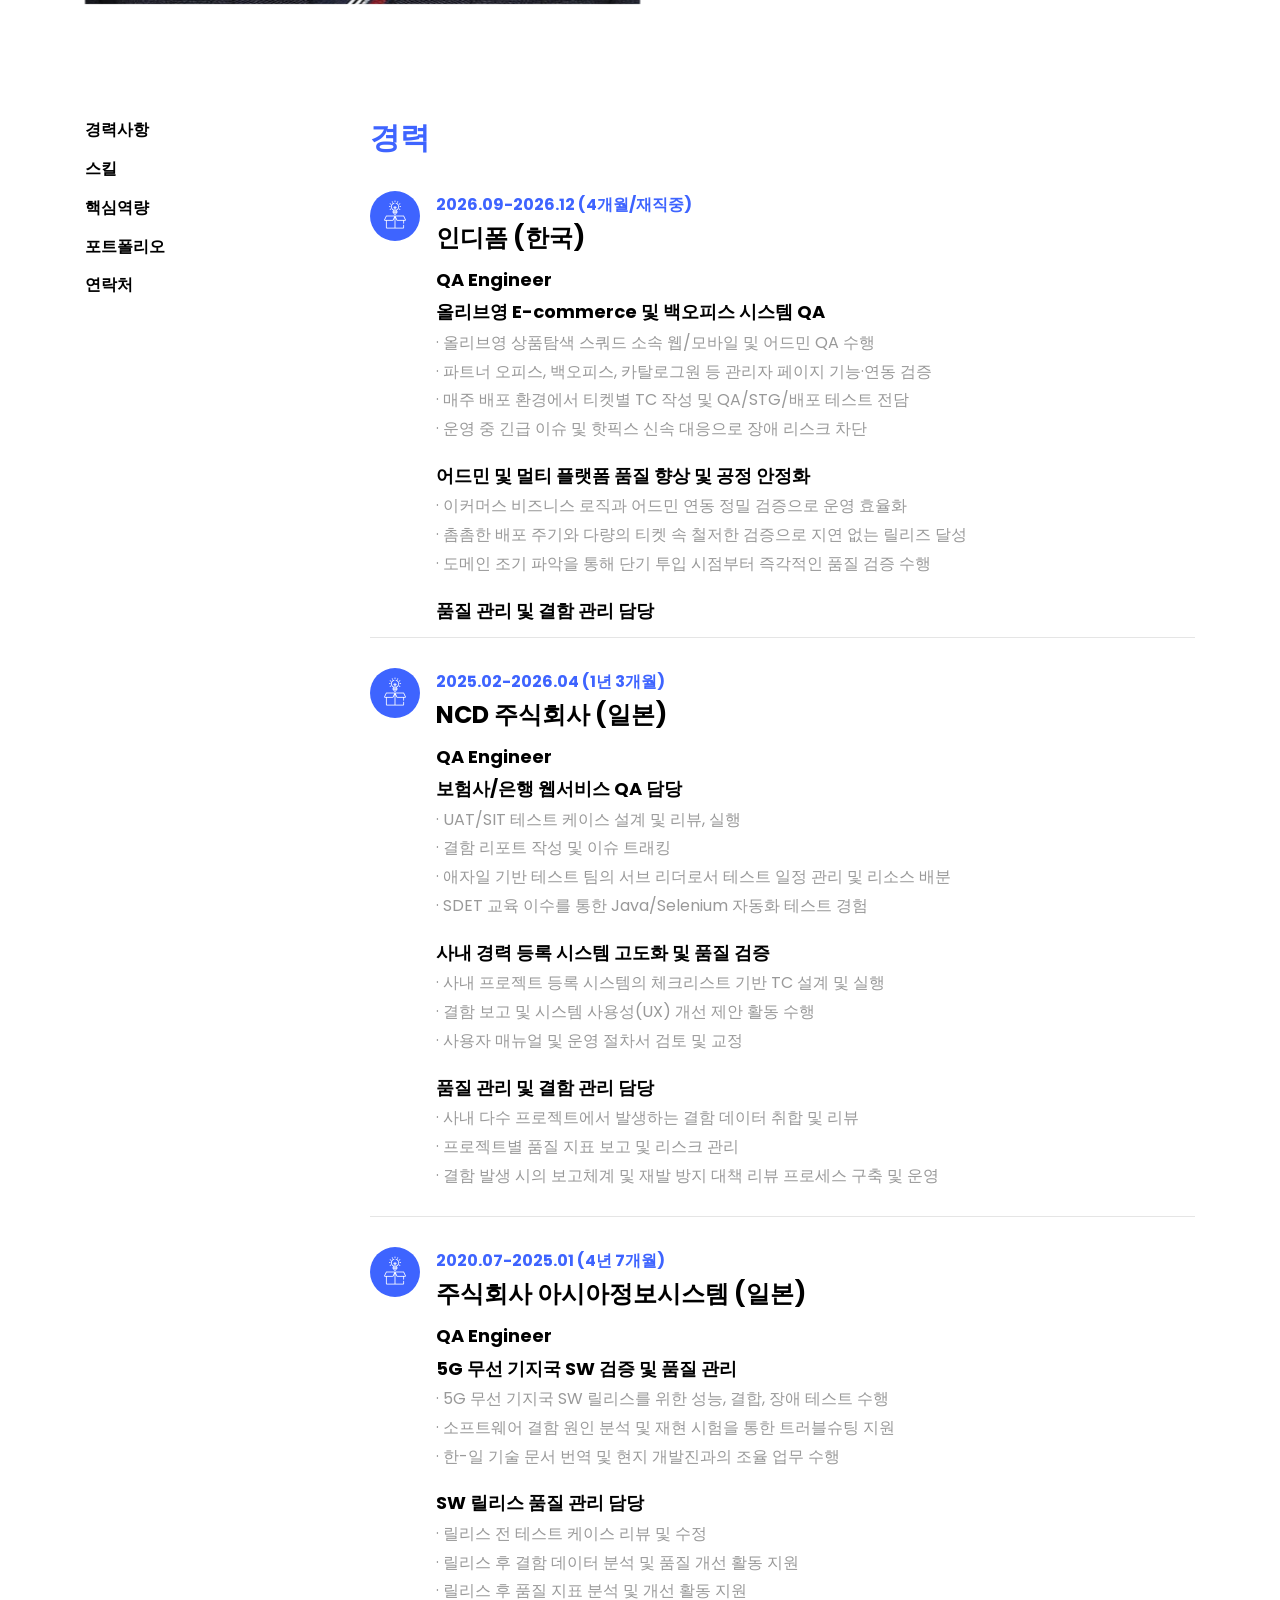
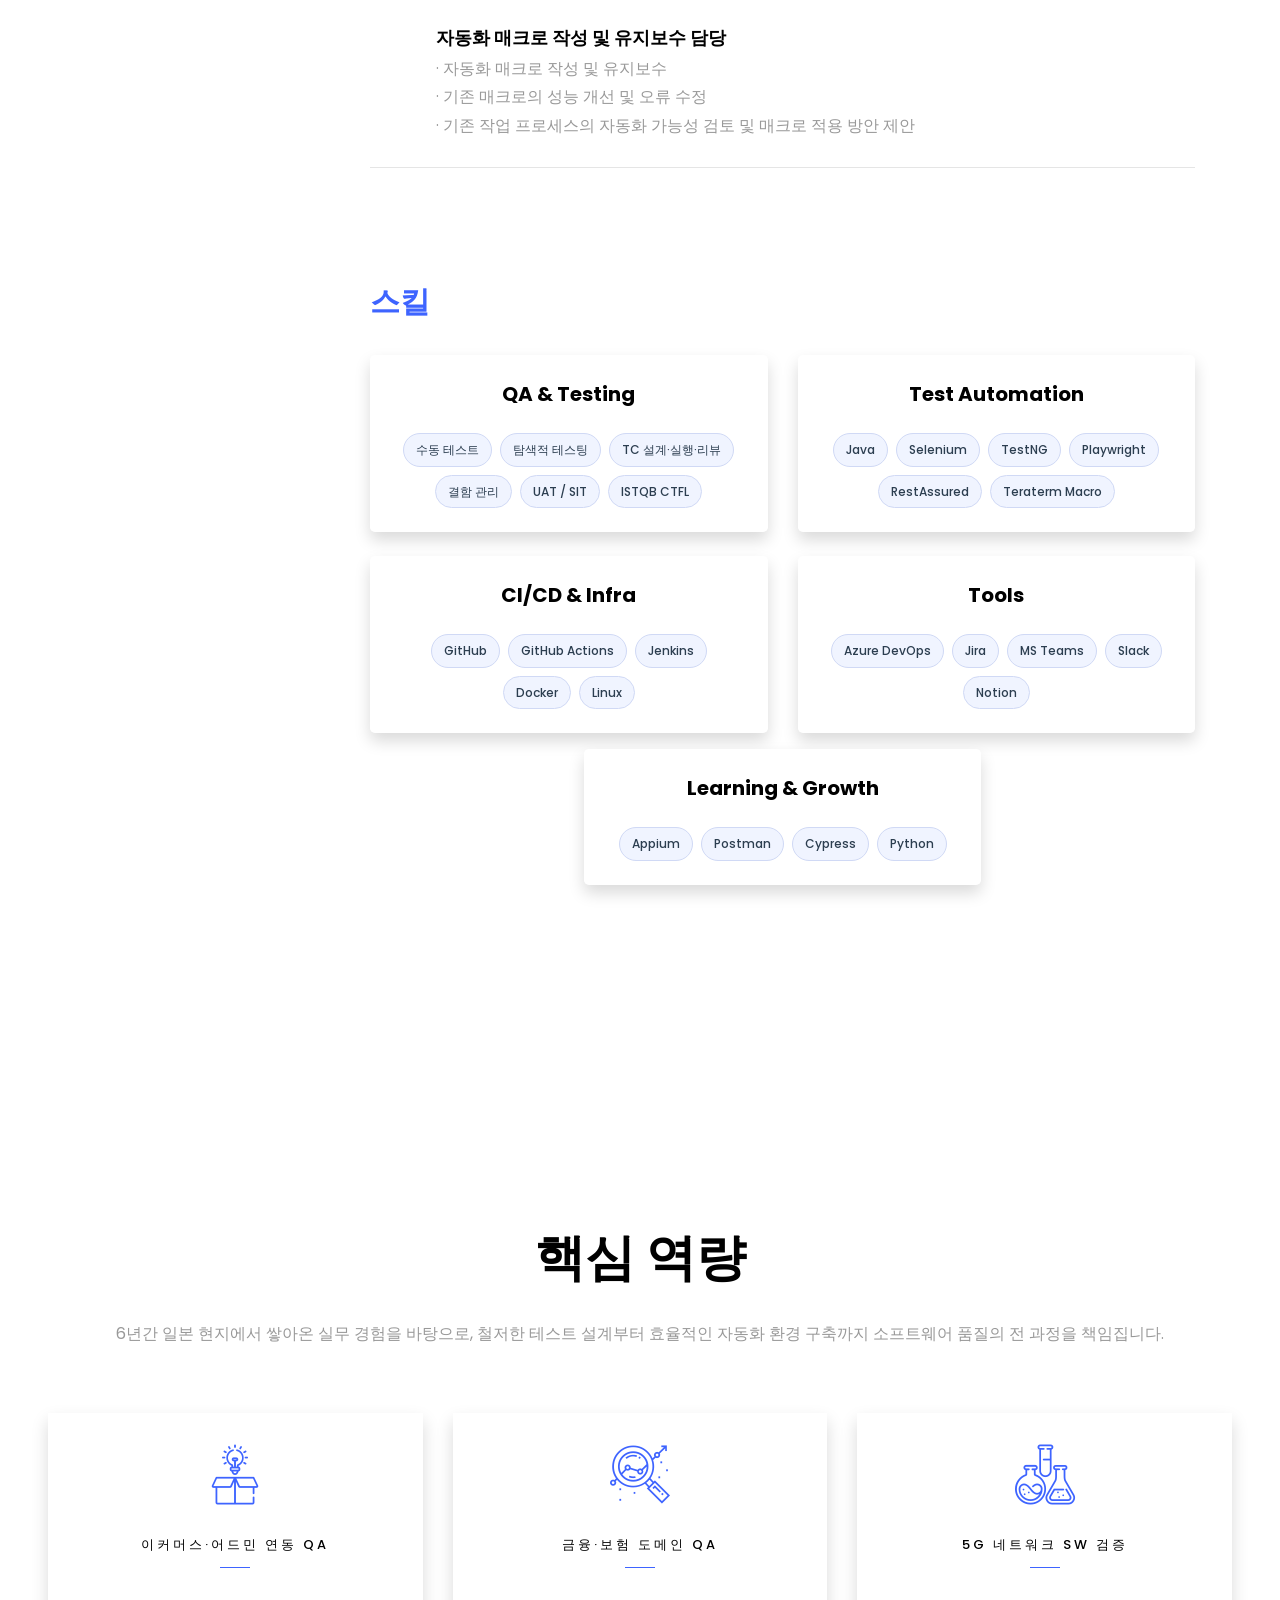
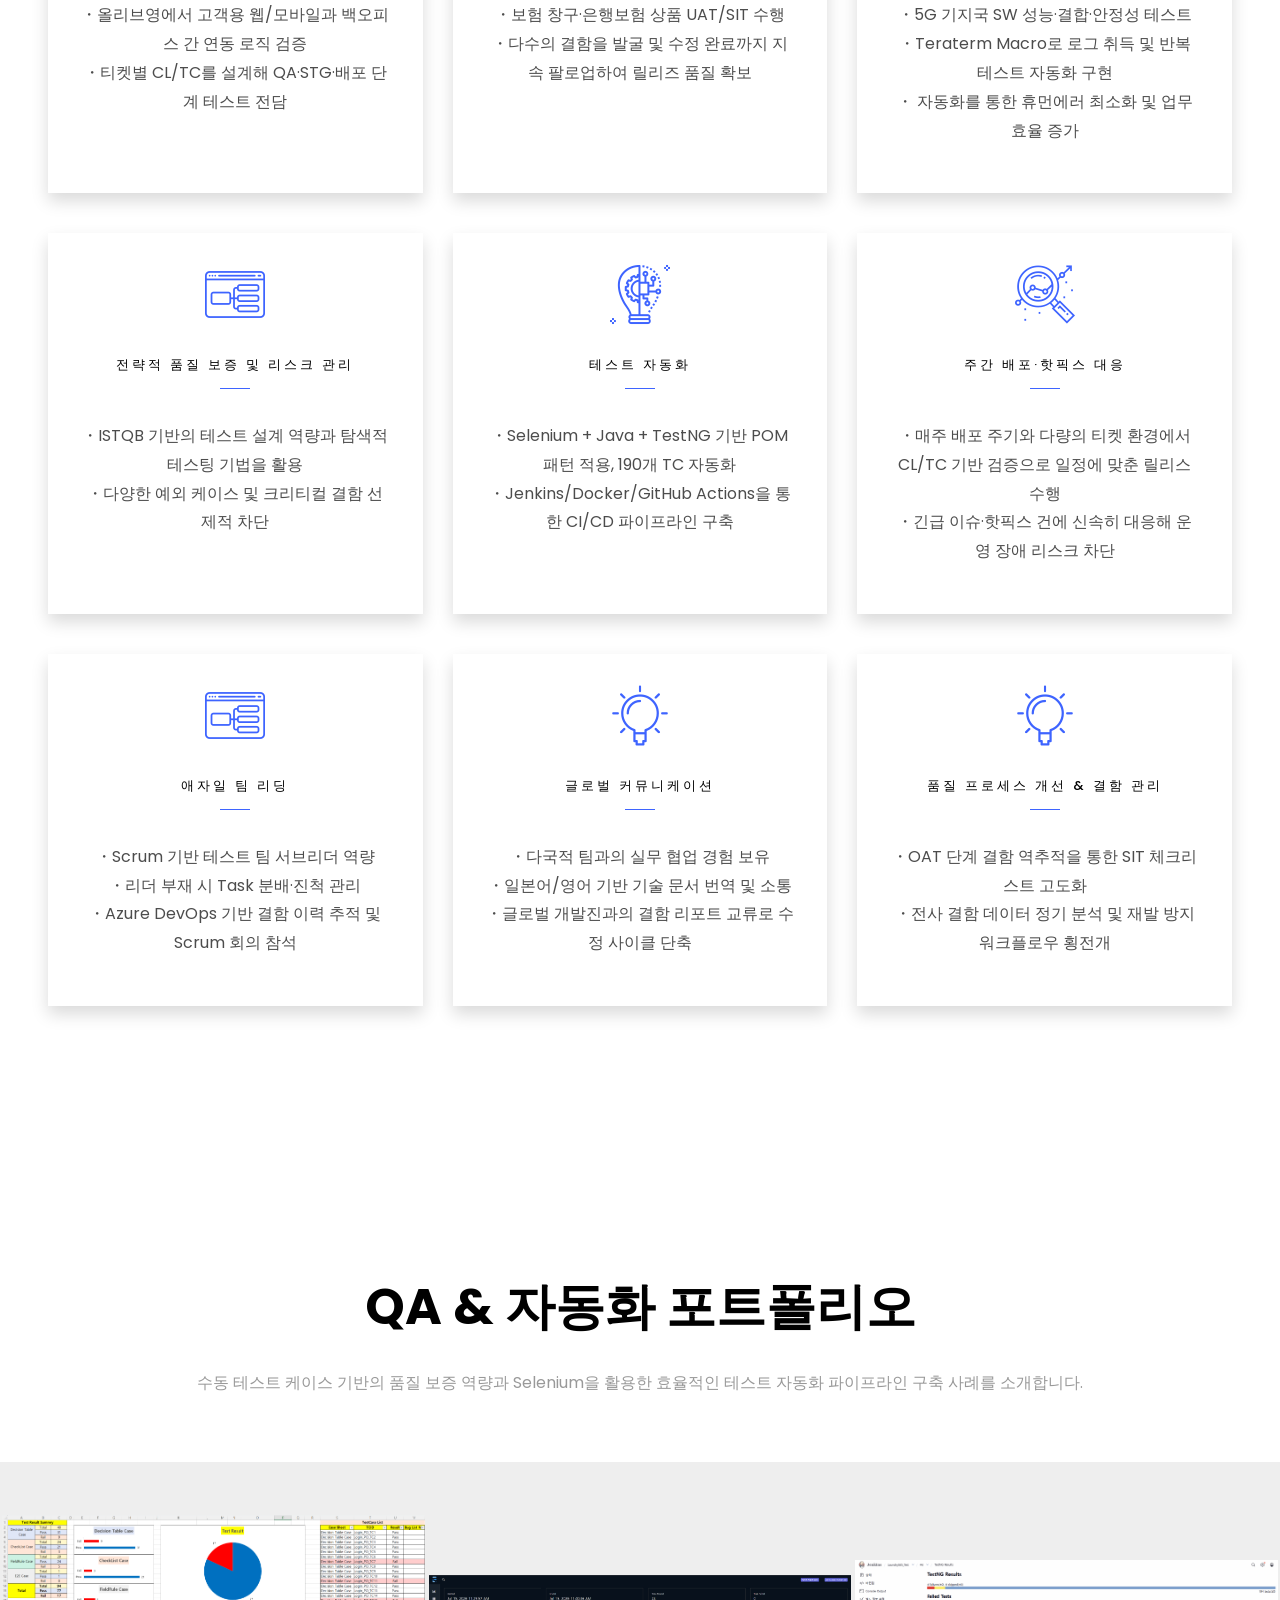
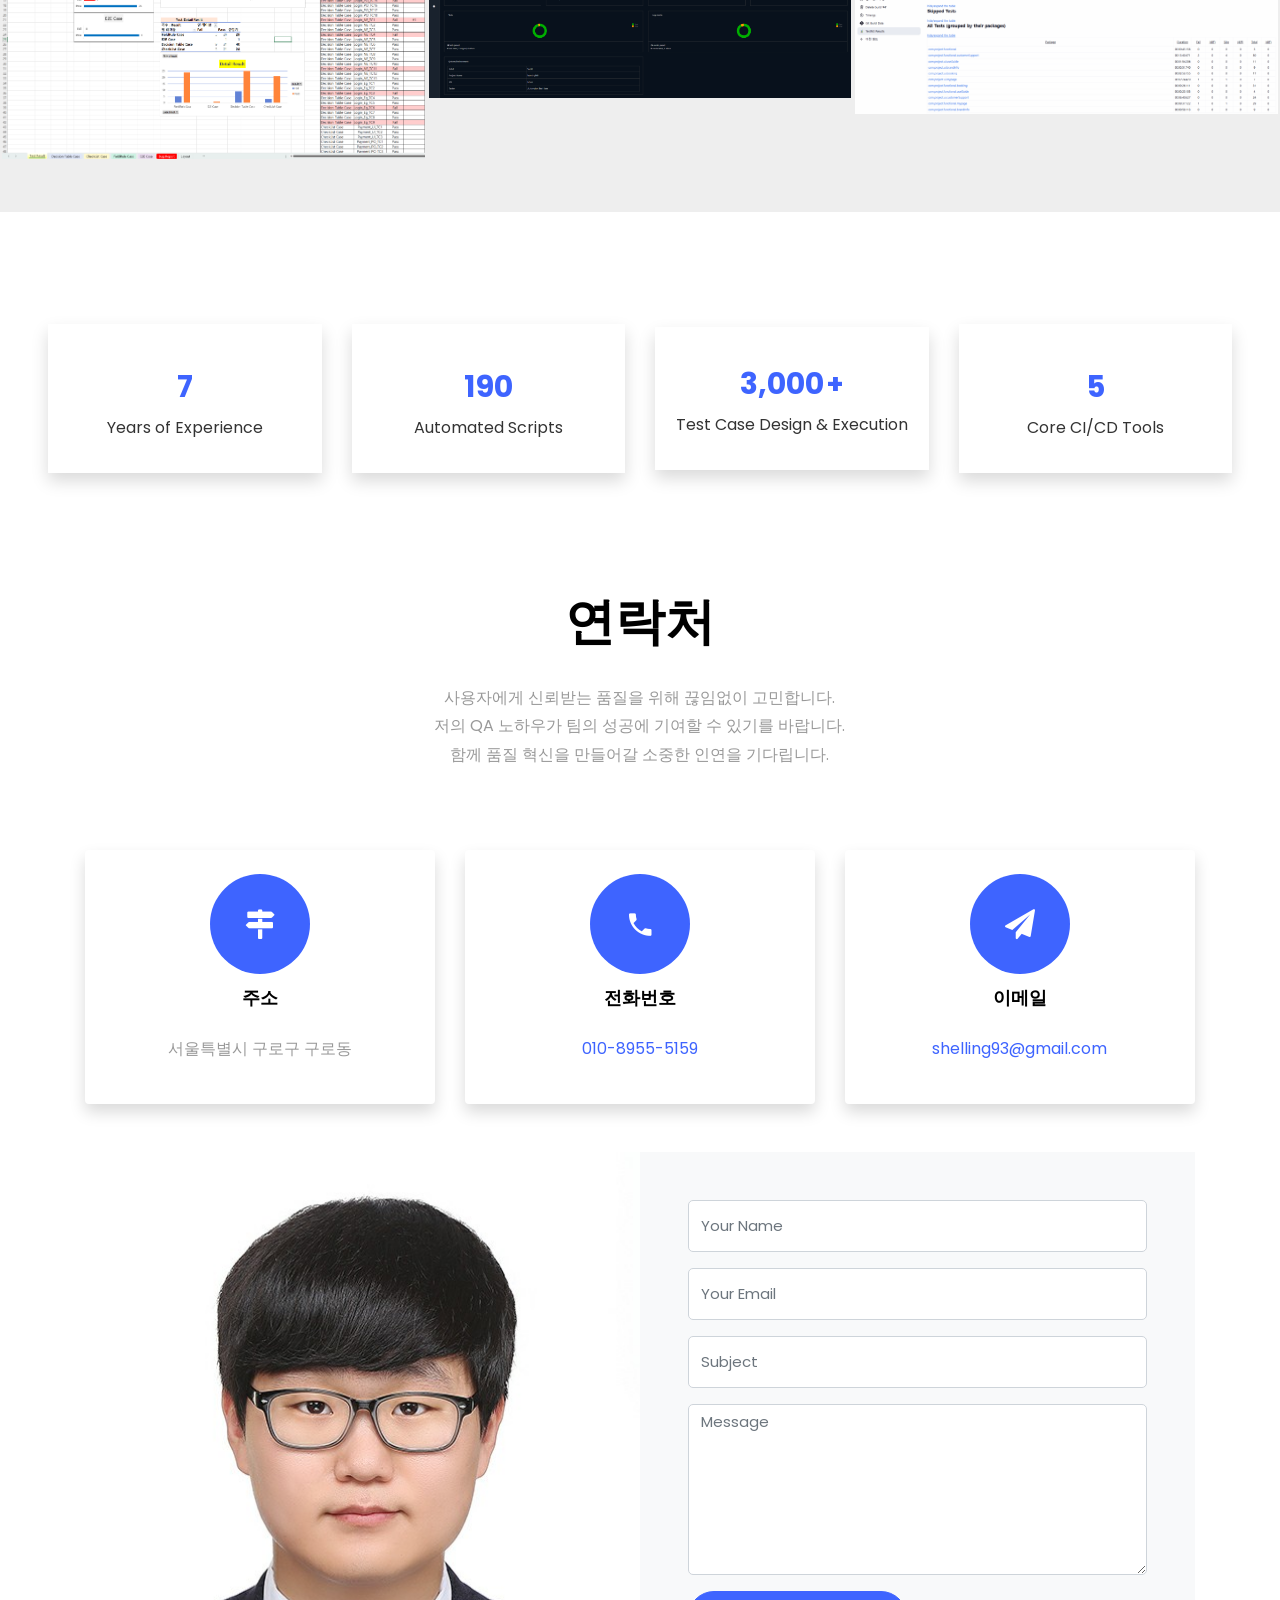
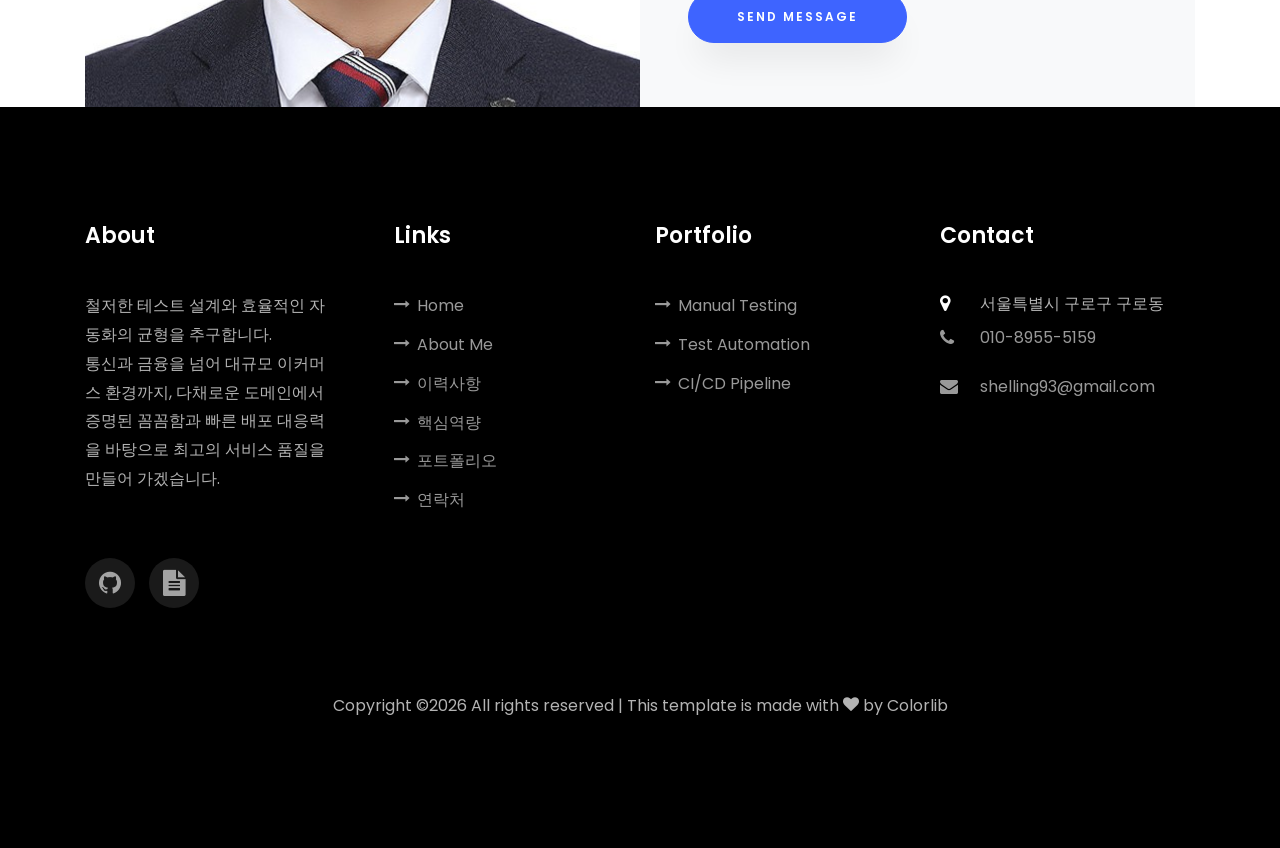
==== commit 3c401ee9: "20261025_update" ====
--- a/index.html
+++ b/index.html
@@ -113,7 +113,7 @@
                             </h1>
                             <h2>
                                 저는
-                                <span class="txt-rotate" data-period="1000" data-rotate='[ "6년차 QA 엔지니어", "도메인 전문성을 갖춘 품질 전문가","기술적 효율화로 가치를 만드는 QA" ]'></span>
+                                <span class="txt-rotate" data-period="1000" data-rotate='[ "7년차 QA 엔지니어", "통신·금융·이커머스를 아우르는 QA","기술적 효율화로 가치를 만드는 QA" ]'></span>
                                 입니다.
                             </h2>
                         </div>
@@ -143,7 +143,7 @@
                         <div class="col-md-12 heading-section ftco-animate">
                             <h1 class="big"></h1>
                             <h2 class="mb-4">About Me</h2>
-                            <p>일본에서 5년 10개월간 네트워크 및 보험/은행 웹서비스 QA를 담당했습니다. 수동 테스트 설계부터 Selenium 기반 자동화 테스트 구축까지 QA 전반을 경험한 엔지니어입니다.</p>
+                            <p>일본에서 네트워크, 금융/보험, 그리고 한국에서 대규모 이커머스 도메인을 아우르며 QA 직무에서 뛰어난 품질보증 역량을 발휘해 왔습니다. 수동 테스트 설계부터 Selenium 기반 자동화 테스트 구축까지 QA 전반을 경험한 엔지니어입니다.</p>
                             <ul class="about-info mt-4 px-md-0 px-2">
                                 <li class="d-flex">
                                     <span>이름:</span>
@@ -155,7 +155,7 @@
                                 </li>
                                 <li class="d-flex">
                                     <span>주소:</span>
-                                    <span>서울특별시 구로구 구로동 650-4</span>
+                                    <span>서울특별시 구로구 구로동</span>
                                 </li>
                                 <li class="d-flex">
                                     <span>메일:</span>
@@ -171,11 +171,11 @@
                     <div class="counter-wrap ftco-animate d-flex mt-md-3">
                         <div class="text">
                             <p class="mb-4">
-                                <span class="number" data-number="6">0</span>
+                                <span class="number" data-number="7">0</span>
                                 <span>년차 QA엔지니어</span>
                             </p>
                             <p>
-                                <a href="HeoIk_Resume_20260430.pdf" download class="btn btn-primary py-3 px-3">이력서 확인 및 다운로드</a>
+                                <a href="HeoIk_Resume_20261025.pdf" download class="btn btn-primary py-3 px-3">이력서 확인 및 다운로드</a>
                             </p>
                         </div>
                     </div>
@@ -215,6 +215,34 @@
                                 <span class="flaticon-ideas"></span>
                             </div>
                             <div class="text pl-3">
+                                <span class="date">2026.09-2026.12 (4개월/재직중)</span>
+                                <h2>인디폼 (한국)</h2>
+                                <span class="position">QA Engineer
+                                    <br>
+                                     올리브영 E-commerce 및 백오피스 시스템  QA
+                                </span>
+                                <p> · 올리브영 상품탐색 스쿼드 소속 웹/모바일 및 어드민 QA 수행<br>
+                                    · 파트너 오피스, 백오피스, 카탈로그원 등 관리자 페이지 기능·연동 검증<br>
+                                    · 매주 배포 환경에서 티켓별 TC 작성 및 QA/STG/배포 테스트 전담<br>
+                                    · 운영 중 긴급 이슈 및 핫픽스 신속 대응으로 장애 리스크 차단
+                                </p>
+                                <span class="position">
+                                    어드민 및 멀티 플랫폼 품질 향상 및 공정 안정화
+                                </span>
+                                <p> · 이커머스 비즈니스 로직과 어드민 연동 정밀 검증으로 운영 효율화<br>
+                                    · 촘촘한 배포 주기와 다량의 티켓 속 철저한 검증으로 지연 없는 릴리즈 달성<br>
+                                    · 도메인 조기 파악을 통해 단기 투입 시점부터 즉각적인 품질 검증 수행
+                                </p>
+                                <span class="position">
+                                    품질 관리 및 결함 관리 담당
+                                </span>
+                            </div>
+                        </div>
+                        <div class="resume-wrap d-flex ftco-animate">
+                            <div class="icon d-flex align-items-center justify-content-center">
+                                <span class="flaticon-ideas"></span>
+                            </div>
+                            <div class="text pl-3">
                                 <span class="date">2025.02-2026.04 (1년 3개월)</span>
                                 <h2>NCD 주식회사 (일본)</h2>
                                 <span class="position">QA Engineer
@@ -386,13 +414,25 @@
                     <div class="col-md-4 text-center d-flex ftco-animate">
                         <a href="#" class="services-1 shadow">
                             <span class="icon">
+                                <i class="flaticon-ideas"></i>
+                            </span>
+                            <div class="desc">
+                                <h3 class="mb-5">이커머스·어드민 연동 QA</h3>
+                                <p>・올리브영에서 고객용 웹/모바일과 백오피스 간 연동 로직 검증<br>
+                                    ・티켓별 CL/TC를 설계해 QA·STG·배포 단계 테스트 전담
+                                </p>
+                            </div>
+                        </a>
+                    </div>
+                    <div class="col-md-4 text-center d-flex ftco-animate">
+                        <a href="#" class="services-1 shadow">
+                            <span class="icon">
                                 <i class="flaticon-analysis"></i>
                             </span>
                             <div class="desc">
                                 <h3 class="mb-5">금융·보험 도메인 QA</h3>
-                                <p>보험 창구·은행보험 상품 UAT/SIT 수행
-                                    <br>
-                                    다수의 결함을 발굴 및 수정 완료까지 지속 팔로업하여 릴리즈 품질 확보
+                                <p>・보험 창구·은행보험 상품 UAT/SIT 수행 <br>
+                                    ・다수의 결함을 발굴 및 수정 완료까지 지속 팔로업하여 릴리즈 품질 확보
                                 </p>
                             </div>
                         </a>
@@ -404,11 +444,9 @@
                             </span>
                             <div class="desc">
                                 <h3 class="mb-5">5G 네트워크 SW 검증</h3>
-                                <p>5G 기지국 SW 성능·결합·안정성 테스트
-                                    <br>
-                                    Teraterm Macro로 로그 취득 및 반복 테스트 자동화 구현
-                                    <br>
-                                    → 휴먼에러 최소화 및 업무효율 증가
+                                <p>・5G 기지국 SW 성능·결합·안정성 테스트<br>
+                                    ・Teraterm Macro로 로그 취득 및 반복 테스트 자동화 구현<br>
+                                    ・ 자동화를 통한 휴먼에러 최소화 및 업무효율 증가
                                 </p>
                             </div>
                         </a>
@@ -416,13 +454,12 @@
                     <div class="col-md-4 text-center d-flex ftco-animate">
                         <a href="#" class="services-1 shadow">
                             <span class="icon">
-                                <i class="flaticon-ideas"></i>
+                                <i class="flaticon-ux-design"></i>
                             </span>
                             <div class="desc">
                                 <h3 class="mb-5">전략적 품질 보증 및 리스크 관리</h3>
-                                <p>ISTQB 기반의 테스트 설계 역량과 탐색적 테스팅 기법을 활용하여,
-                                    <br>
-                                    다양한 예외 케이스 및 크리티컬 결함 선제적 차단
+                                <p>・ISTQB 기반의 테스트 설계 역량과 탐색적 테스팅 기법을 활용<br>
+                                    ・다양한 예외 케이스 및 크리티컬 결함 선제적 차단
                                 </p>
                             </div>
                         </a>
@@ -434,9 +471,21 @@
                             </span>
                             <div class="desc">
                                 <h3 class="mb-5">테스트 자동화</h3>
-                                <p>Selenium + Java + TestNG 기반 POM 패턴 적용, 190개 TC 자동화
-                                    <br>
-                                    Jenkins·Docker·GitHub Actions CI/CD 파이프라인 구축
+                                <p>・Selenium + Java + TestNG 기반 POM 패턴 적용, 190개 TC 자동화<br>
+                                    ・Jenkins/Docker/GitHub Actions을 통한 CI/CD 파이프라인 구축
+                                </p>
+                            </div>
+                        </a>
+                    </div>
+                    <div class="col-md-4 text-center d-flex ftco-animate">
+                        <a href="#" class="services-1 shadow">
+                            <span class="icon">
+                                <i class="flaticon-analysis"></i>
+                            </span>
+                            <div class="desc">
+                                <h3 class="mb-5">주간 배포·핫픽스 대응</h3>
+                                <p>・매주 배포 주기와 다량의 티켓 환경에서 CL/TC 기반 검증으로 일정에 맞춘 릴리스 수행<br>
+                                    ・긴급 이슈·핫픽스 건에 신속히 대응해 운영 장애 리스크 차단
                                 </p>
                             </div>
                         </a>
@@ -448,9 +497,12 @@
                             </span>
                             <div class="desc">
                                 <h3 class="mb-5">애자일 팀 리딩</h3>
-                                <p>Scrum 기반 테스트 팀 서브리더 경험. 리더 부재 시 Task 분배·진척 관리
-                                    <br>
-                                    Azure DevOps 기반 결함 이력 추적 및 Scrum 회의 참석
+                                <p>
+                                    ・Scrum 기반 테스트 팀 서브리더 역량
+                                    <br>
+                                    ・리더 부재 시 Task 분배·진척 관리
+                                    <br>
+                                    ・Azure DevOps 기반 결함 이력 추적 및 Scrum 회의 참석
                                 </p>
                             </div>
                         </a>
@@ -462,9 +514,27 @@
                             </span>
                             <div class="desc">
                                 <h3 class="mb-5">글로벌 커뮤니케이션</h3>
-                                <p>다국적 팀과의 실무 협업 경험 보유
-                                    <br>
-                                    일본어·영어로 기술 문서 및 결함 리포트 번역·소통 수행
+                                <p>
+                                    ・다국적 팀과의 실무 협업 경험 보유
+                                    <br>
+                                    ・일본어/영어 기반 기술 문서 번역 및 소통
+                                    <br>
+                                    ・글로벌 개발진과의 결함 리포트 교류로 수정 사이클 단축
+                                </p>
+                            </div>
+                        </a>
+                    </div>
+                    <div class="col-md-4 text-center d-flex ftco-animate">
+                        <a href="#" class="services-1 shadow">
+                            <span class="icon">
+                                <i class="flaticon-idea"></i>
+                            </span>
+                            <div class="desc">
+                                <h3 class="mb-5">품질 프로세스 개선 & 결함 관리</h3>
+                                <p>
+                                    ・OAT 단계 결함 역추적을 통한 SIT 체크리스트 고도화
+                                    <br>
+                                    ・전사 결함 데이터 정기 분석 및 재발 방지 워크플로우 횡전개
                                 </p>
                             </div>
                         </a>
@@ -541,7 +611,7 @@
                 <div class="block-18 shadow">
                     <div class="text">
                         <div class="d-flex justify-content-center align-items-end" style="height: 60px;">
-                            <strong class="number" data-number="6">0</strong>
+                            <strong class="number" data-number="7">0</strong>
                         </div>
                         <span>Years of Experience</span>
                     </div>
@@ -602,7 +672,7 @@
                             </div>
                             <div>
                                 <h3 class="mb-4">주소</h3>
-                                <p>서울특별시 구로구 구로동 650-4</p>
+                                <p>서울특별시 구로구 구로동</p>
                             </div>
                         </div>
                     </div>
@@ -660,7 +730,9 @@
                         <div class="ftco-footer-widget mb-4">
                             <h2 class="ftco-heading-2">About</h2>
                             <p>철저한 테스트 설계와 효율적인 자동화의 균형을 추구합니다. <br>
-                                일본 현지에서 증명한 꼼꼼함과 기술력을 바탕으로, 귀사의 서비스가 최고의 품질을 유지할 수 있도록 기여하겠습니다.</p>
+                                통신과 금융을 넘어 대규모 이커머스 환경까지,
+                                다채로운 도메인에서 증명된 꼼꼼함과 빠른 배포 대응력을 바탕으로
+                                최고의 서비스 품질을 만들어 가겠습니다.</p>
                             <ul class="ftco-footer-social list-unstyled float-md-left float-lft mt-5">
                                 <li class="ftco-animate"><a href="https://github.com/heoik93/selenium-java-automation"><span class="icon-github"></span></a></li>
                                 <li class="ftco-animate"><a href="https://www.jobkorea.co.kr/User/Resume/View?rNo=16684973"><span class="icon-file-text"></span></a></li>
@@ -695,7 +767,7 @@
                             <h2 class="ftco-heading-2">Contact</h2>
                             <div class="block-23 mb-3">
                                 <ul>
-                                    <li><span class="icon icon-map-marker"></span><span class="text">서울특별시 구로구 구로동 650-4</span></li>
+                                    <li><span class="icon icon-map-marker"></span><span class="text">서울특별시 구로구 구로동</span></li>
                                     <li><a href="#contact-section"><span class="icon icon-phone"></span><span class="text">010-8955-5159</span></a></li>
                                     <li><a href="#contact-section"><span class="icon icon-envelope"></span><span class="text">shelling93@gmail.com</span></a></li>
                                 </ul>
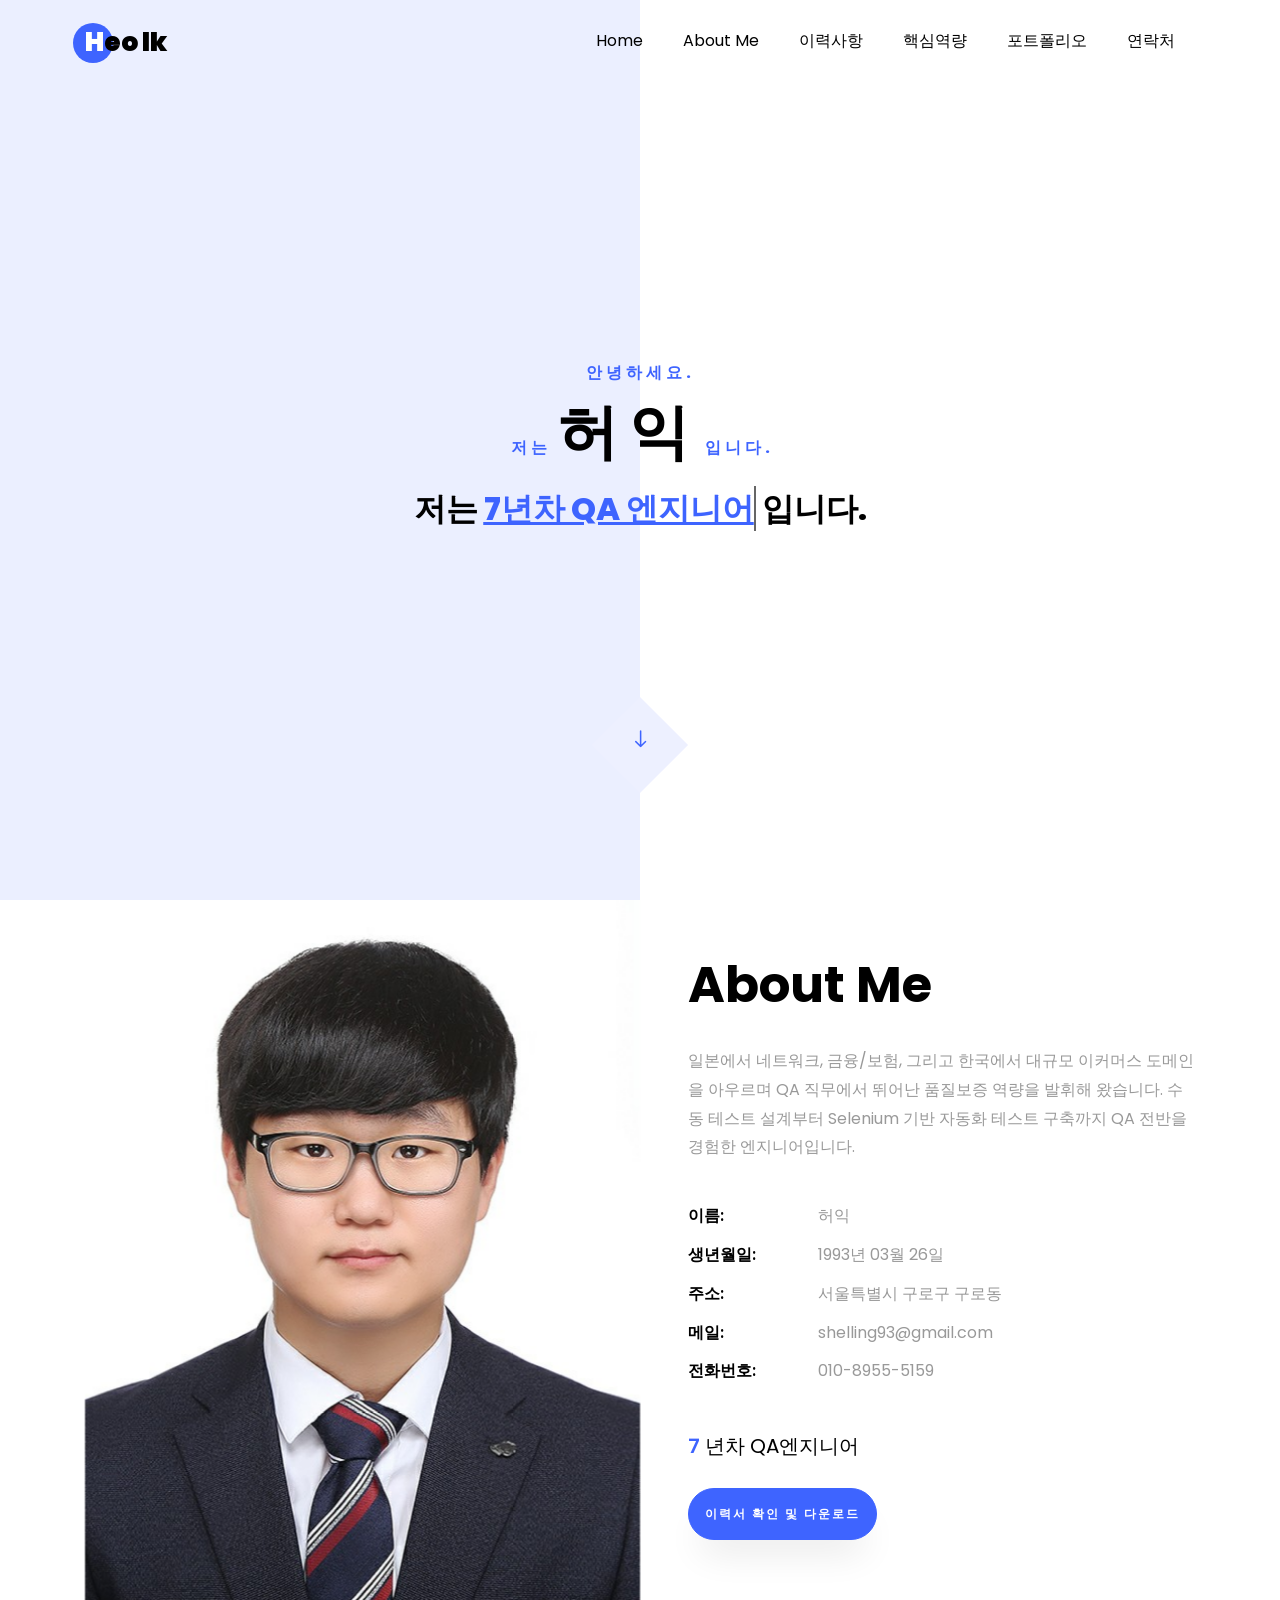
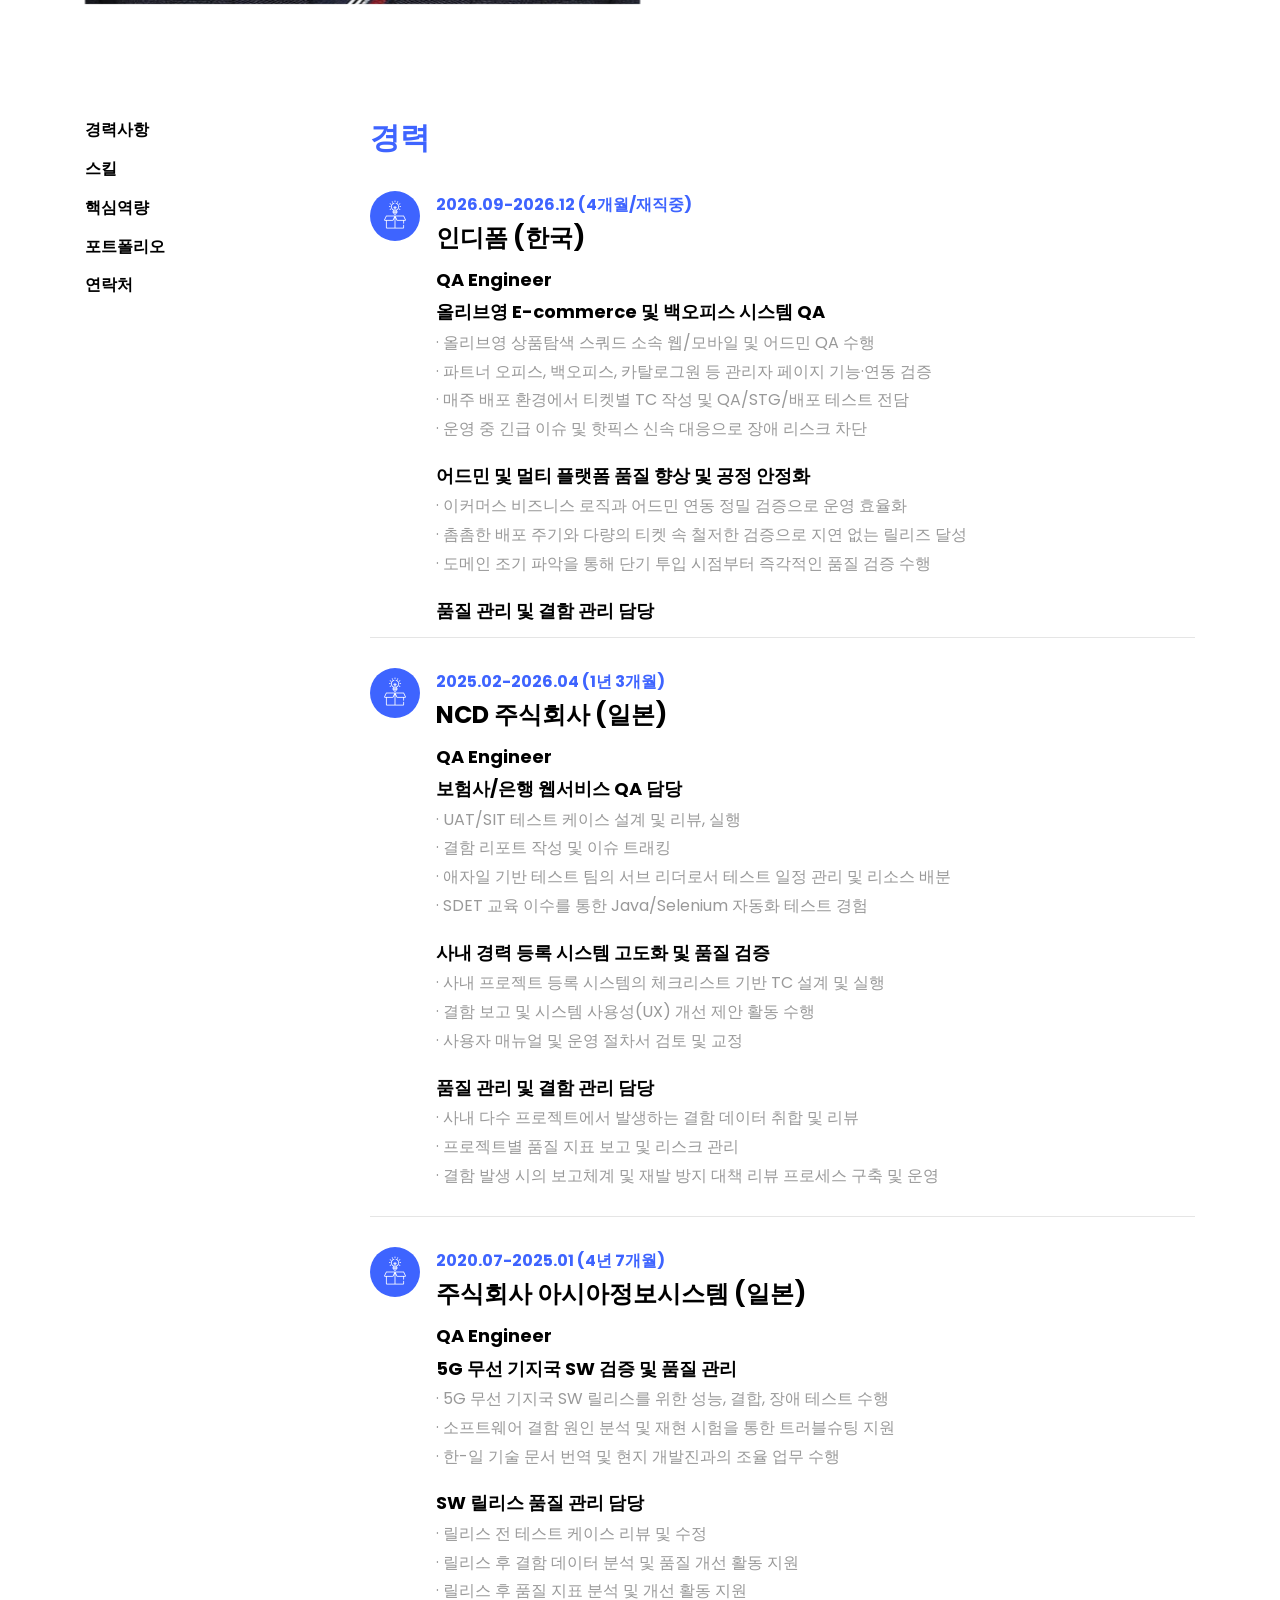
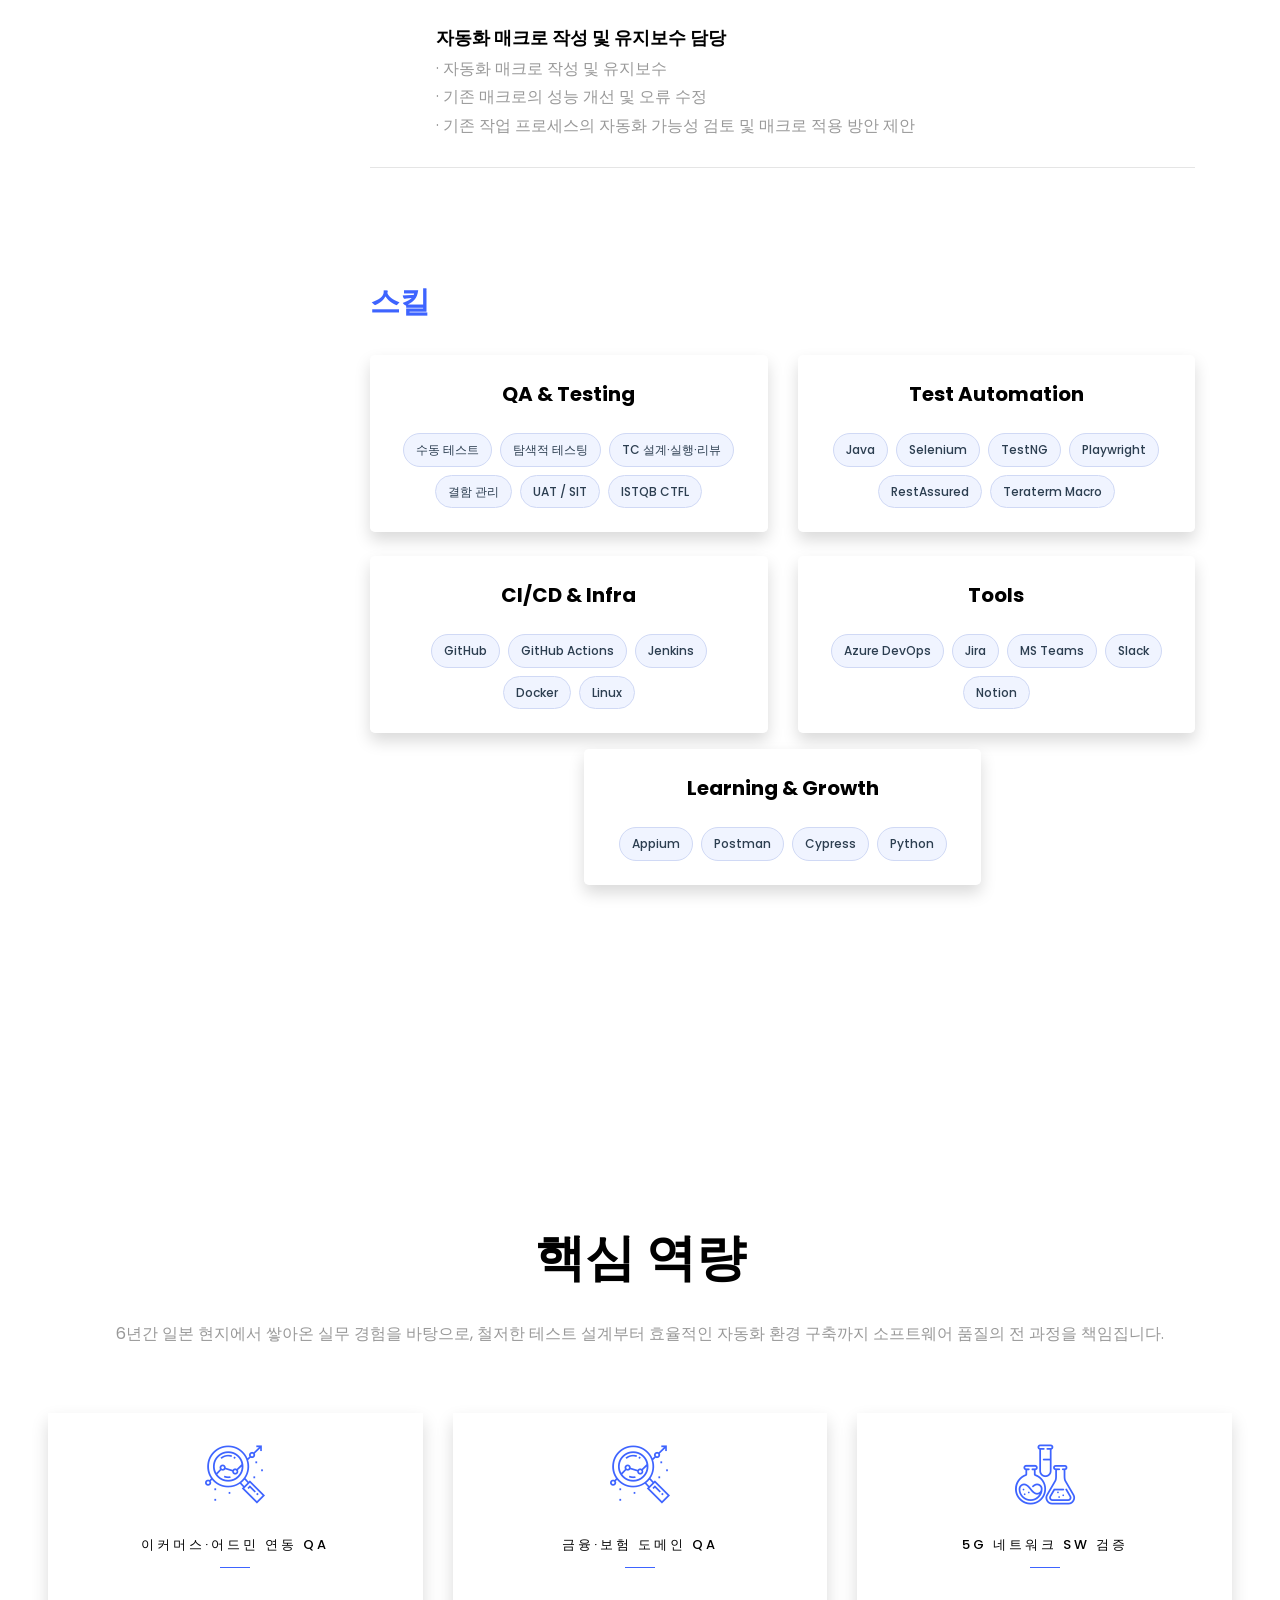
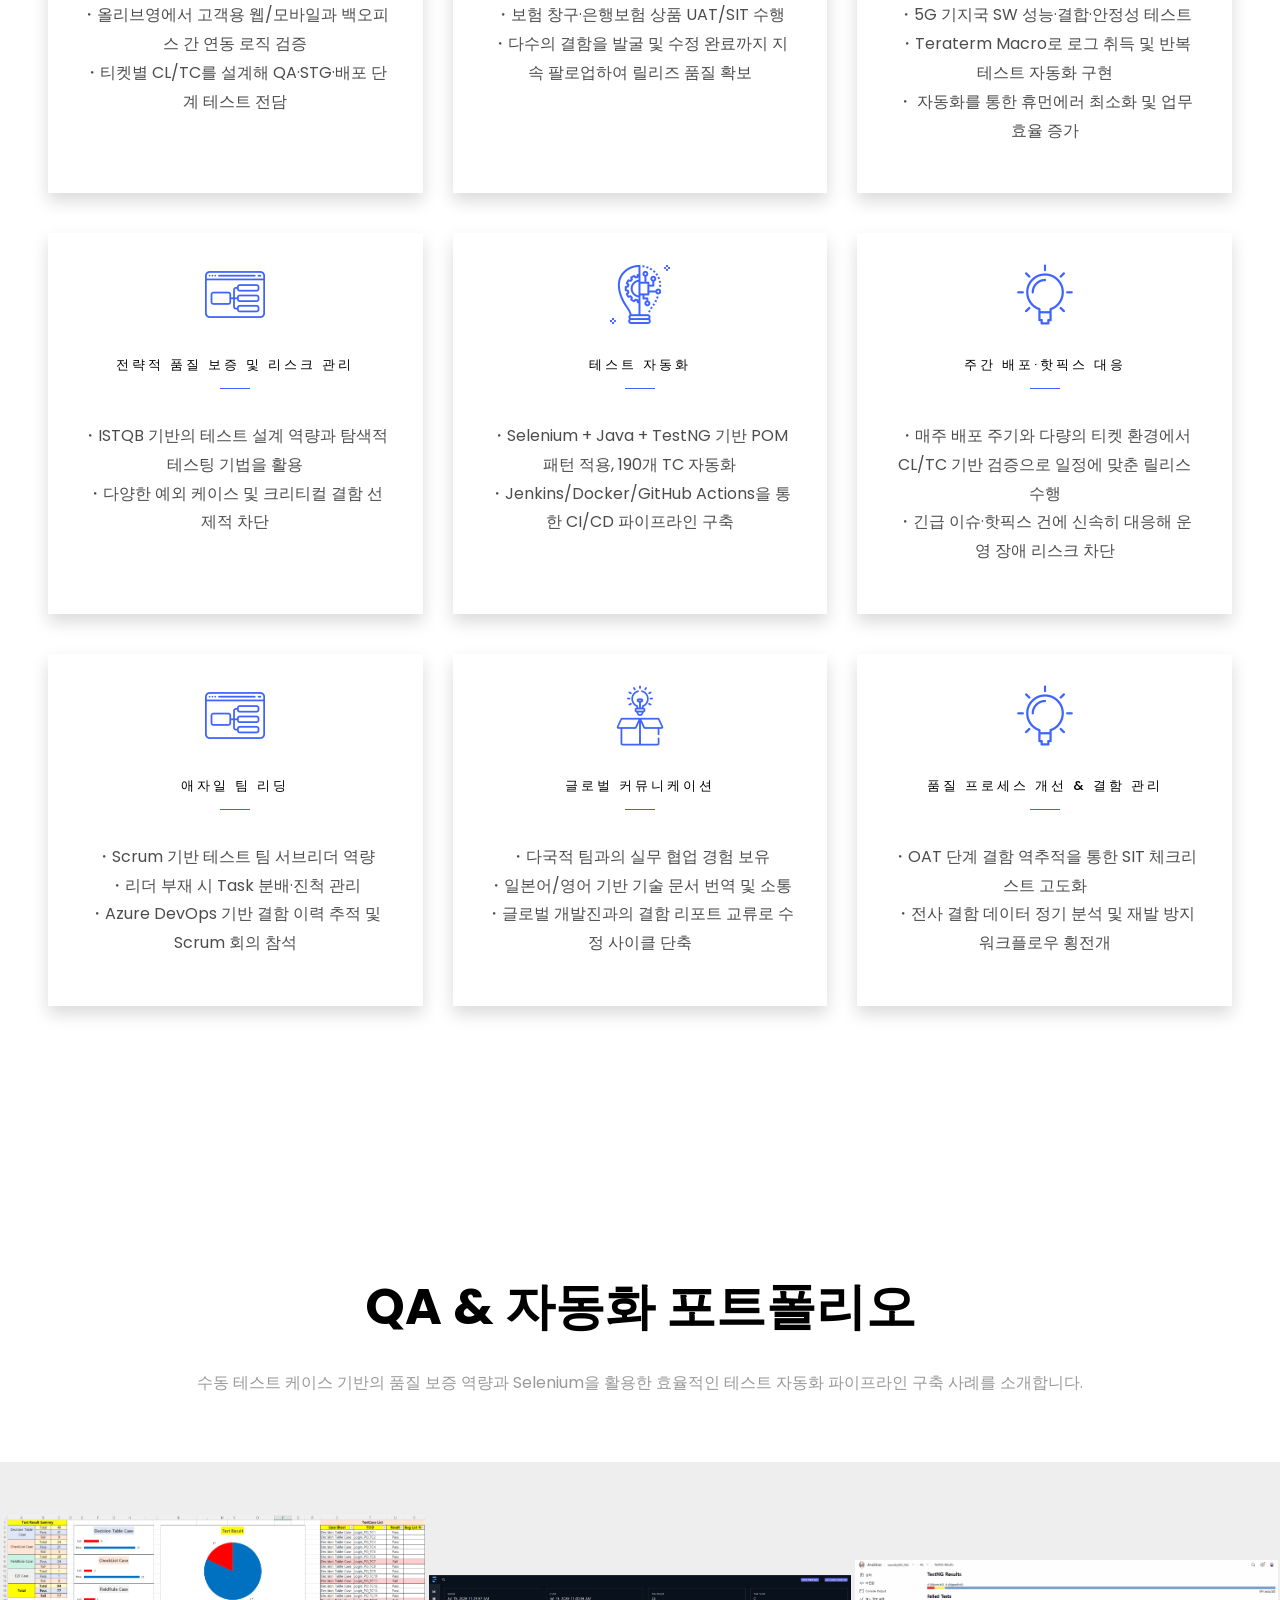
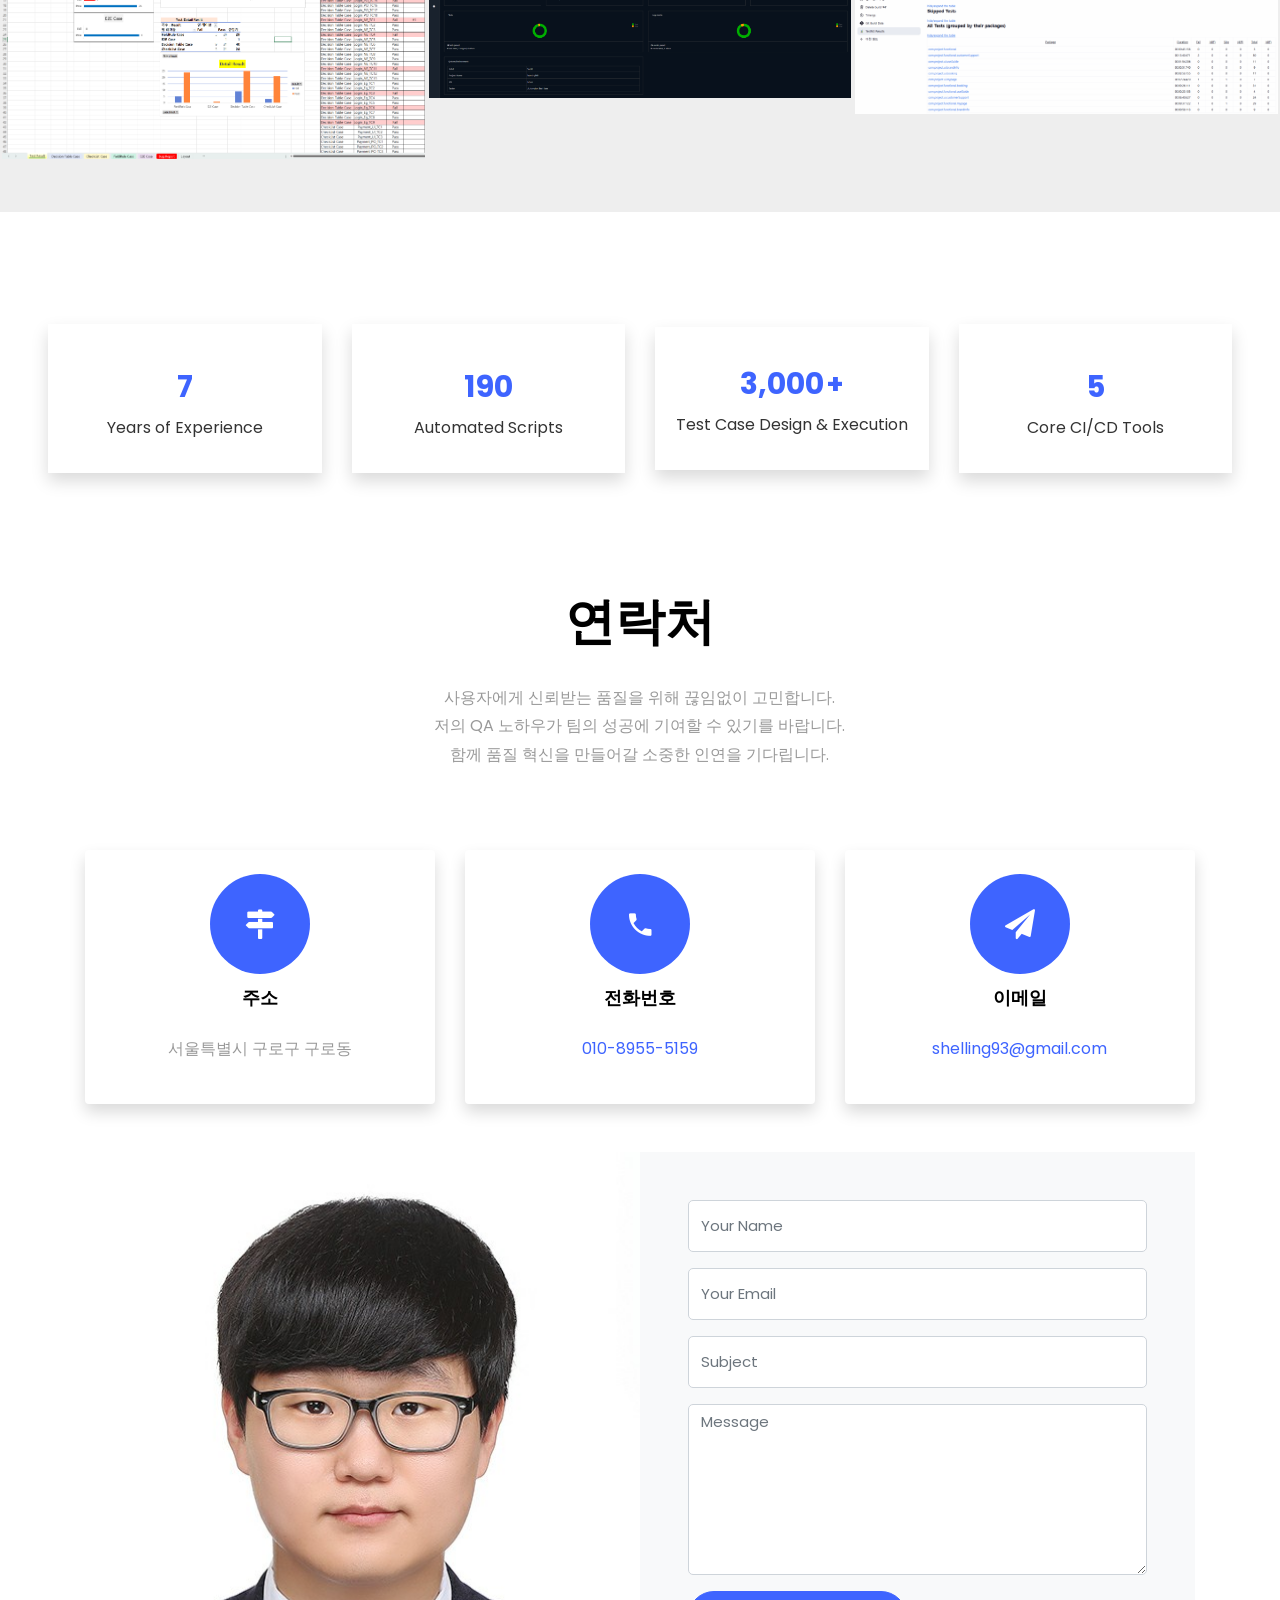
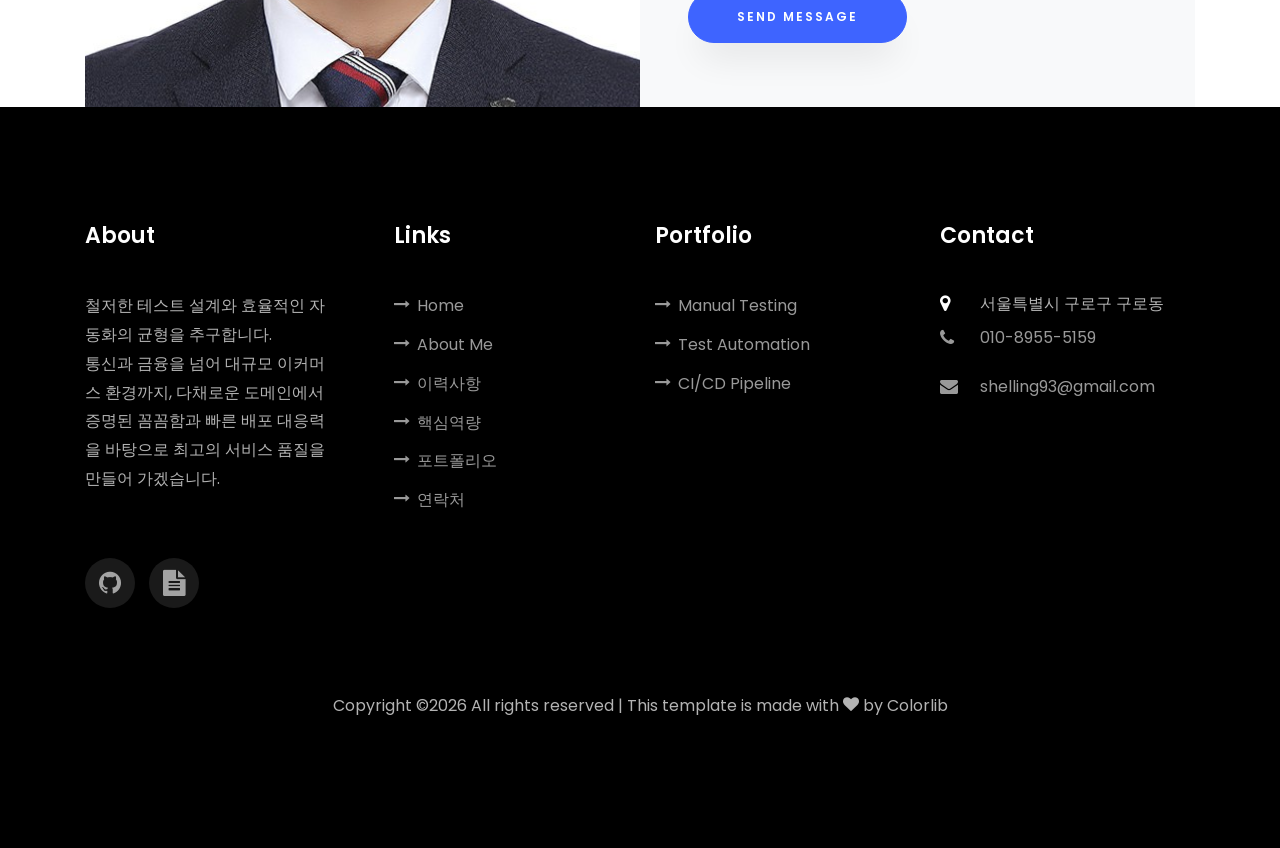
==== commit 4633d923: "20261025_update2" ====
--- a/index.html
+++ b/index.html
@@ -414,7 +414,7 @@
                     <div class="col-md-4 text-center d-flex ftco-animate">
                         <a href="#" class="services-1 shadow">
                             <span class="icon">
-                                <i class="flaticon-ideas"></i>
+                                <i class="flaticon-analysis"></i>
                             </span>
                             <div class="desc">
                                 <h3 class="mb-5">이커머스·어드민 연동 QA</h3>
@@ -480,7 +480,7 @@
                     <div class="col-md-4 text-center d-flex ftco-animate">
                         <a href="#" class="services-1 shadow">
                             <span class="icon">
-                                <i class="flaticon-analysis"></i>
+                                <i class="flaticon-idea"></i>
                             </span>
                             <div class="desc">
                                 <h3 class="mb-5">주간 배포·핫픽스 대응</h3>
@@ -510,7 +510,7 @@
                     <div class="col-md-4 text-center d-flex ftco-animate">
                         <a href="#" class="services-1 shadow">
                             <span class="icon">
-                                <i class="flaticon-idea"></i>
+                                <i class="flaticon-ideas"></i>
                             </span>
                             <div class="desc">
                                 <h3 class="mb-5">글로벌 커뮤니케이션</h3>
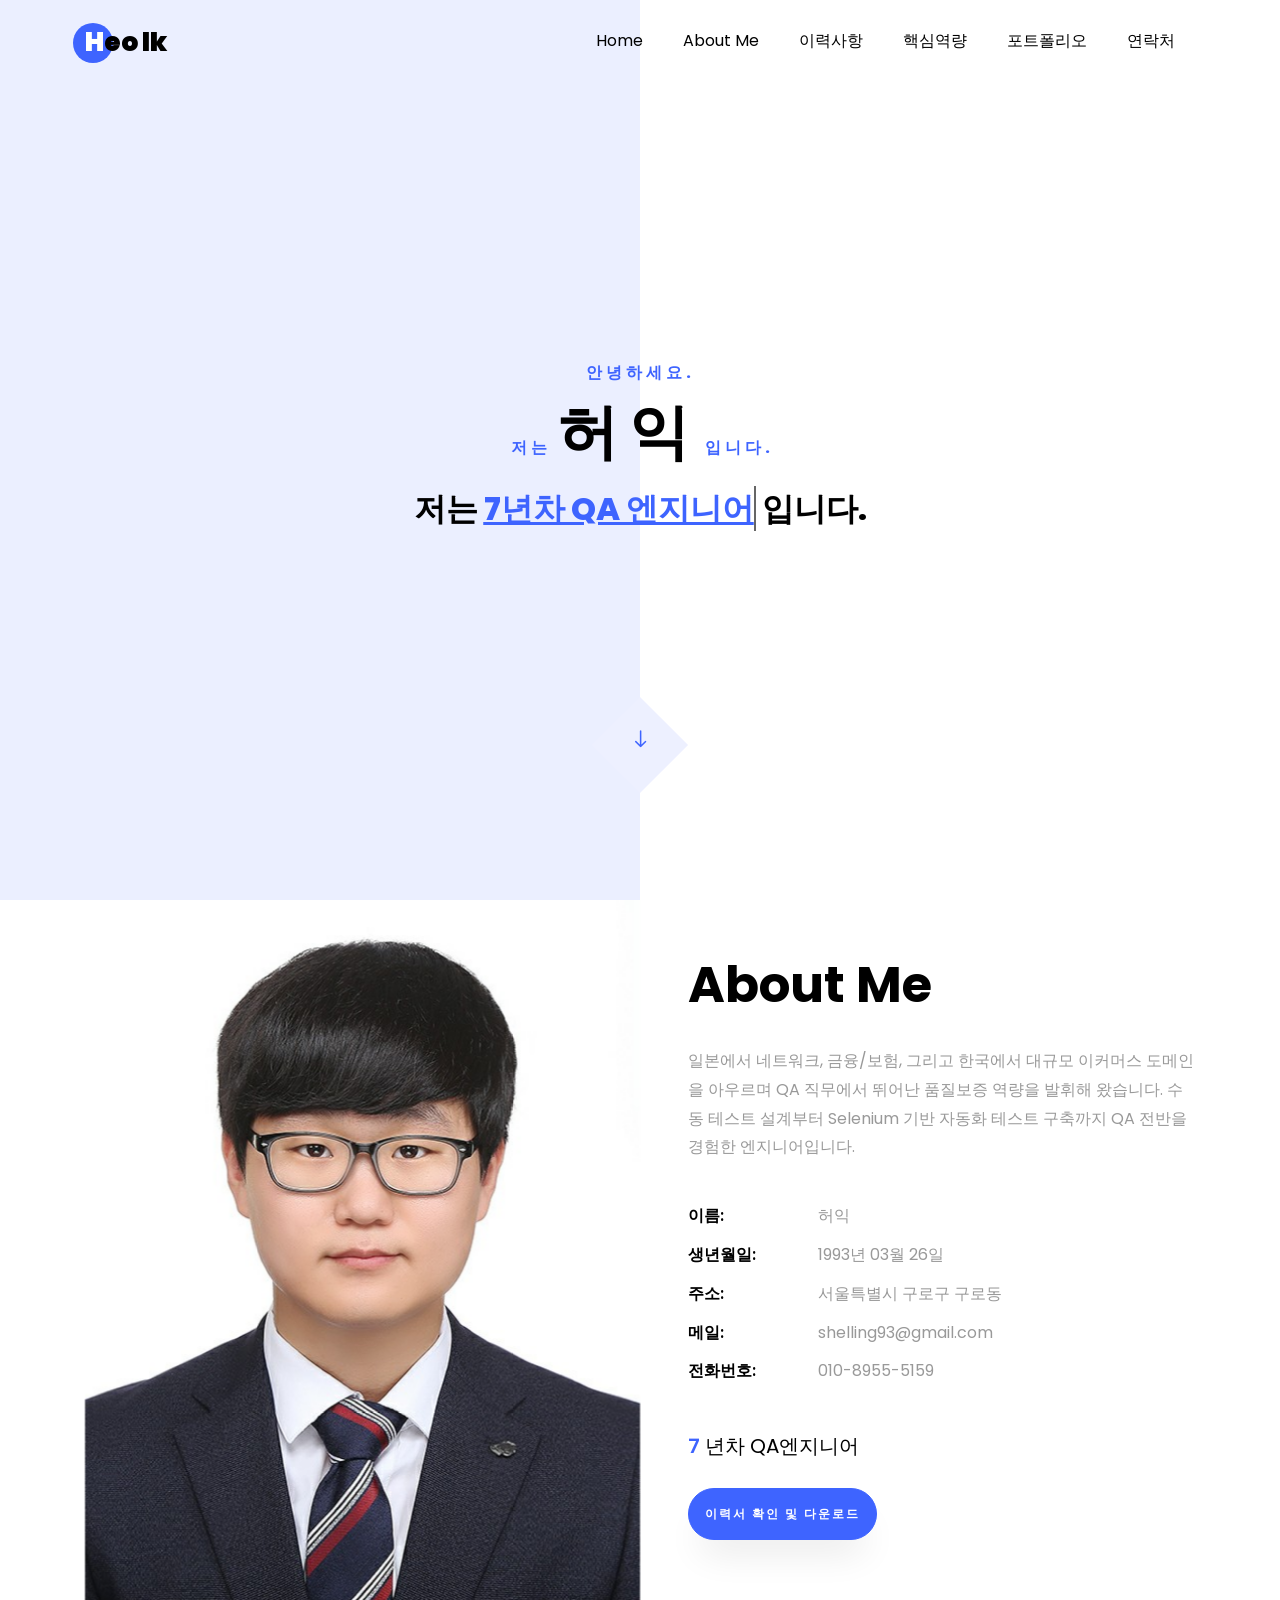
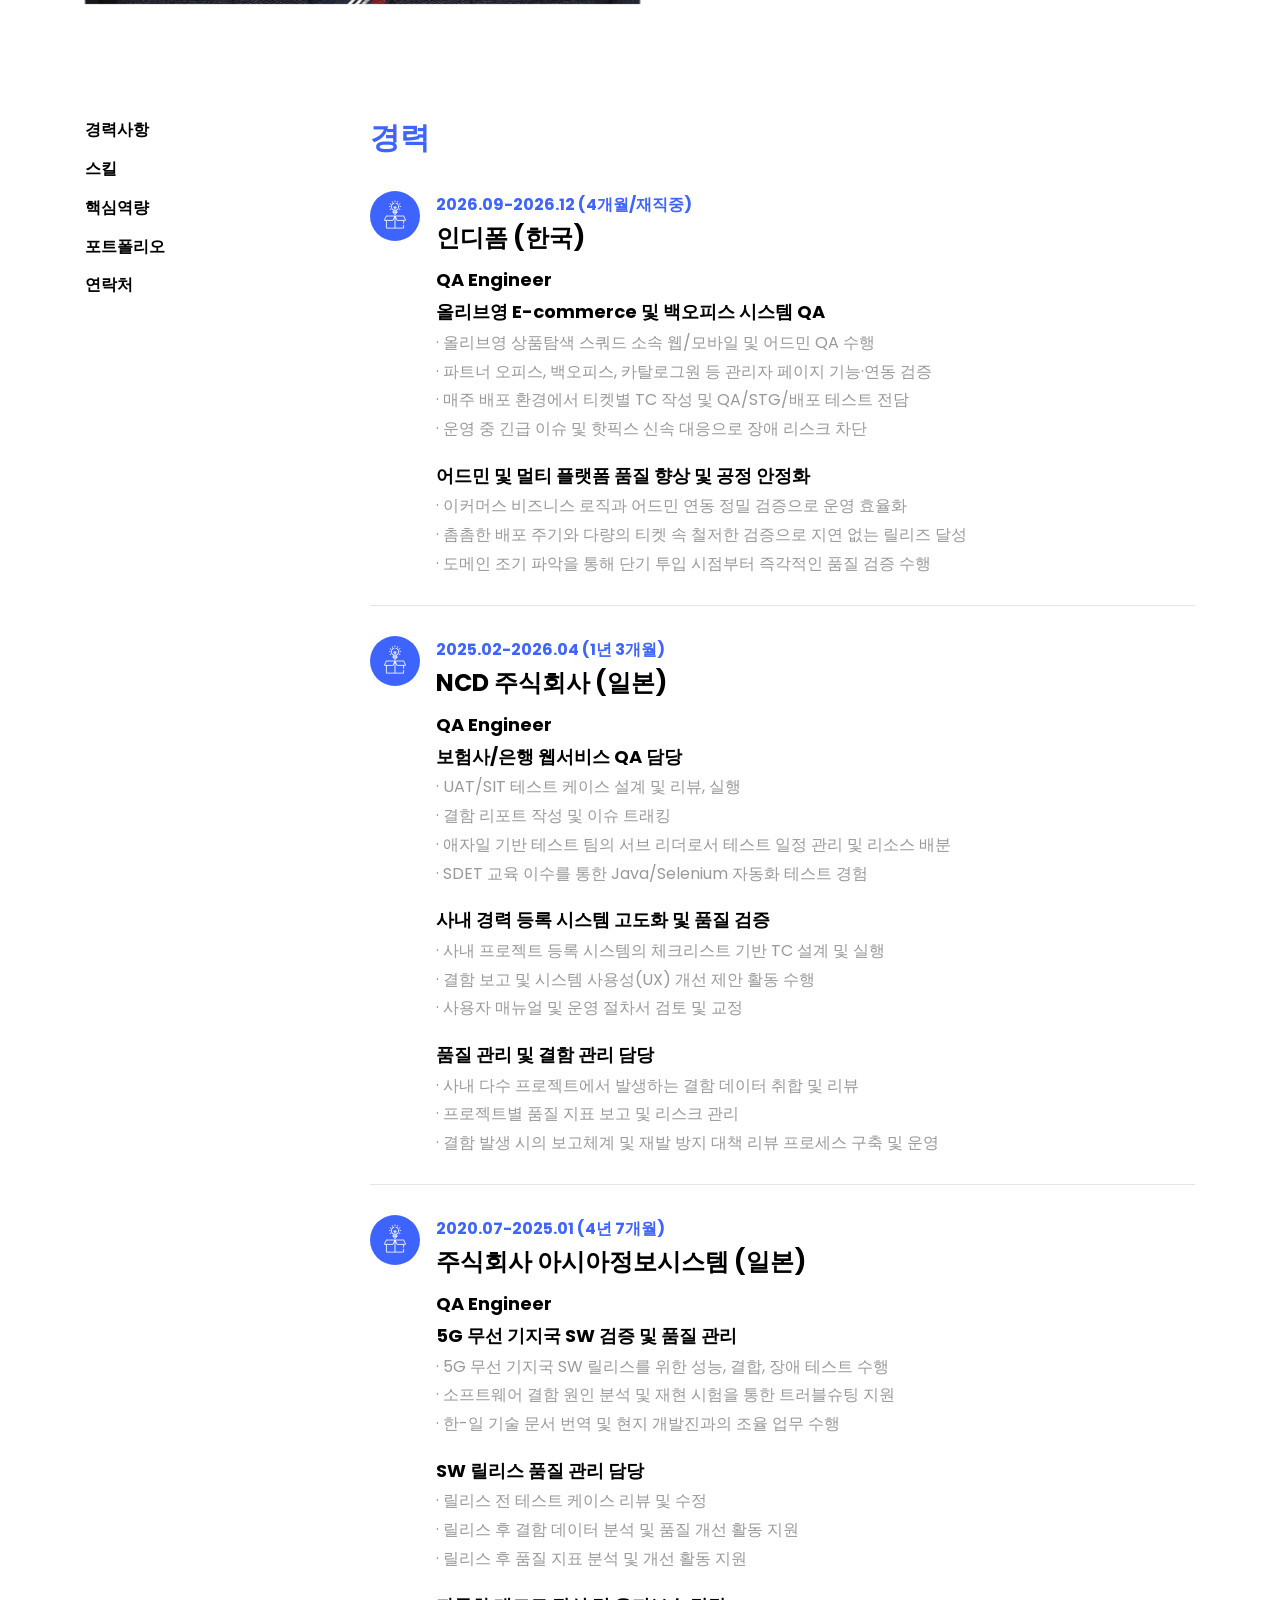
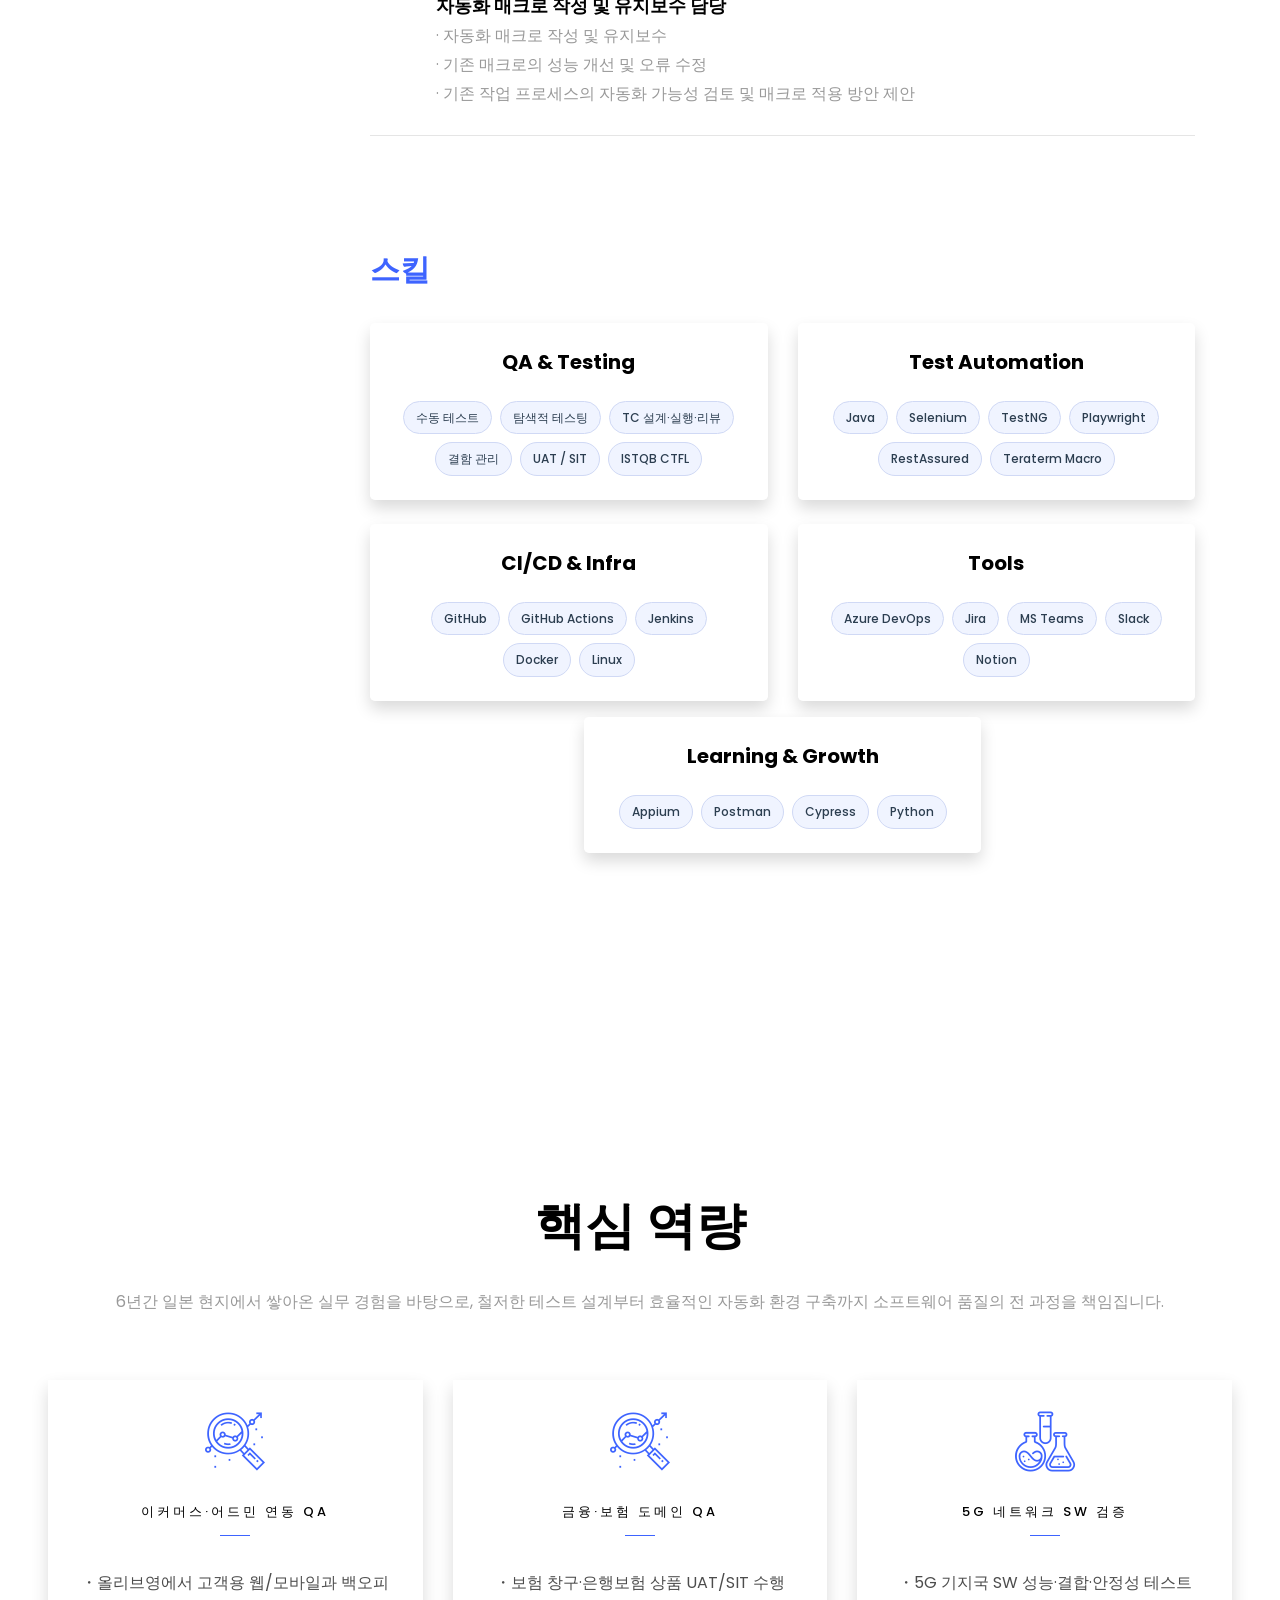
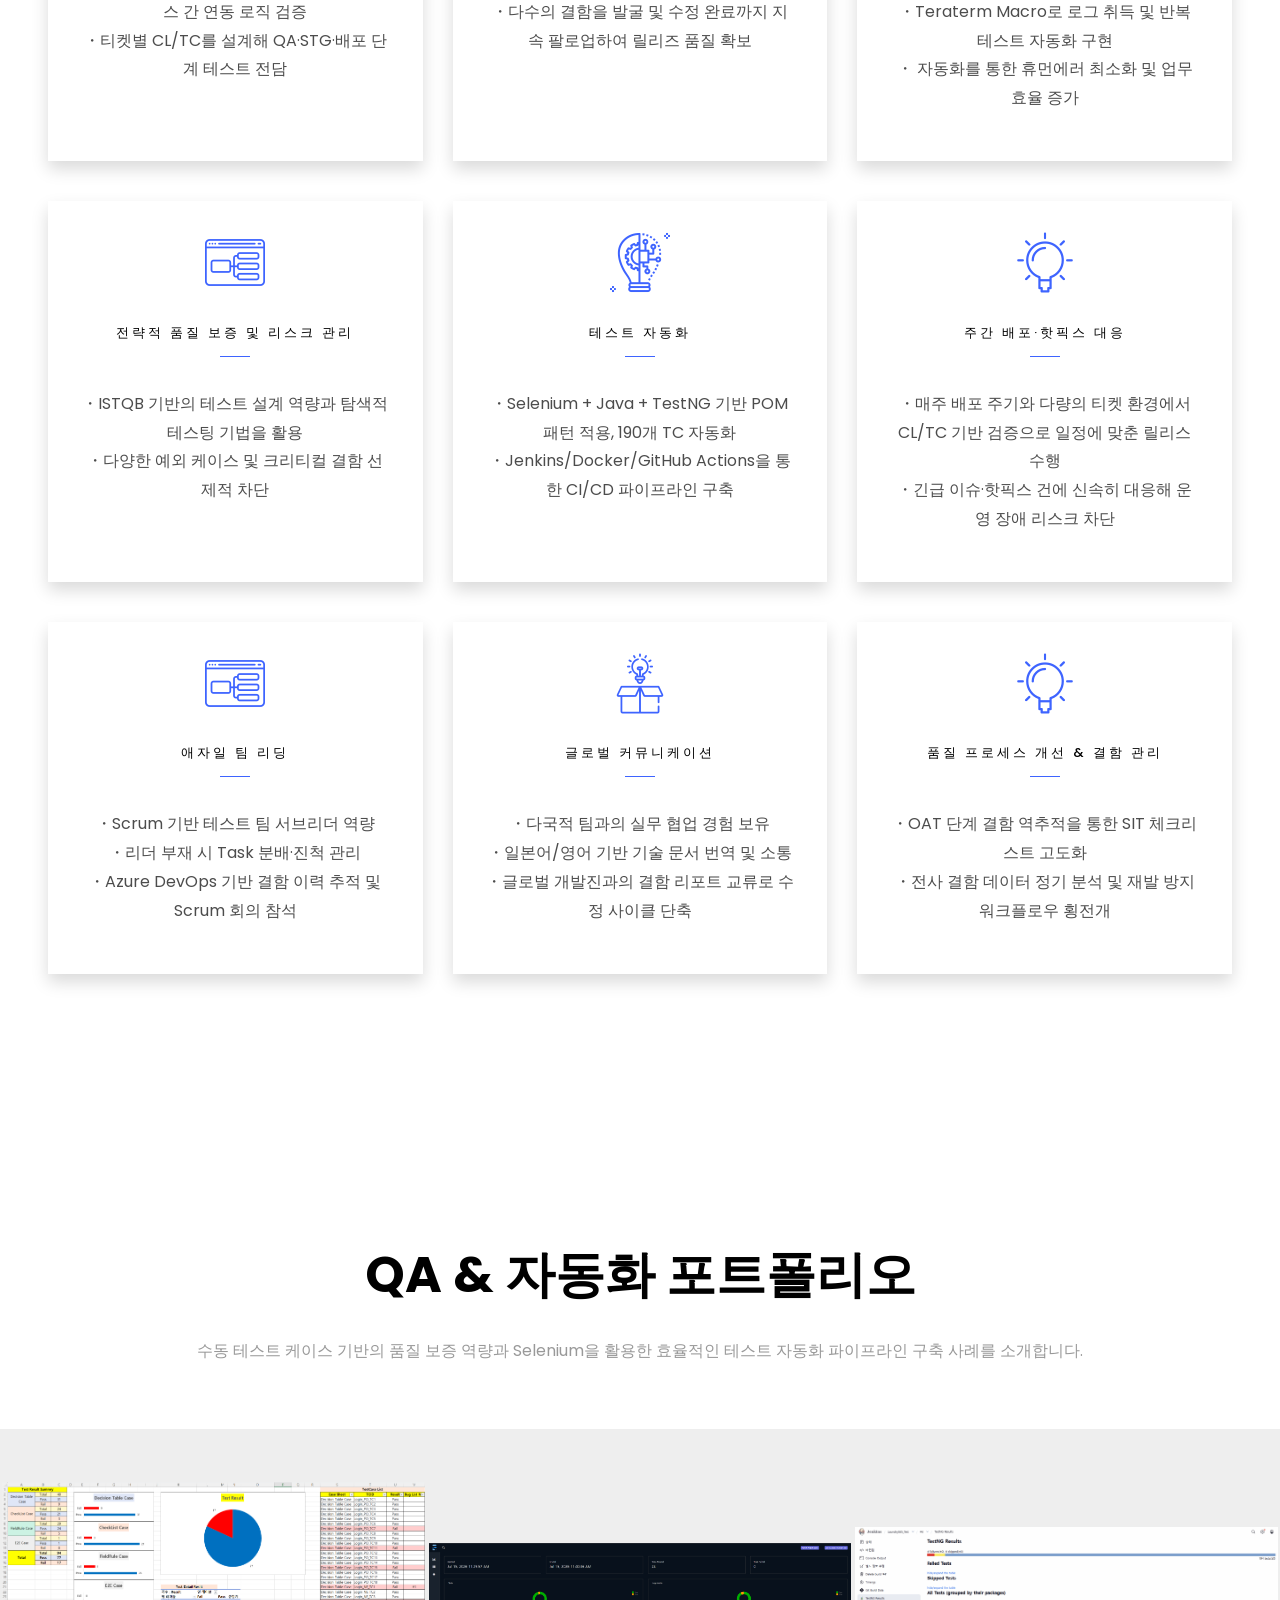
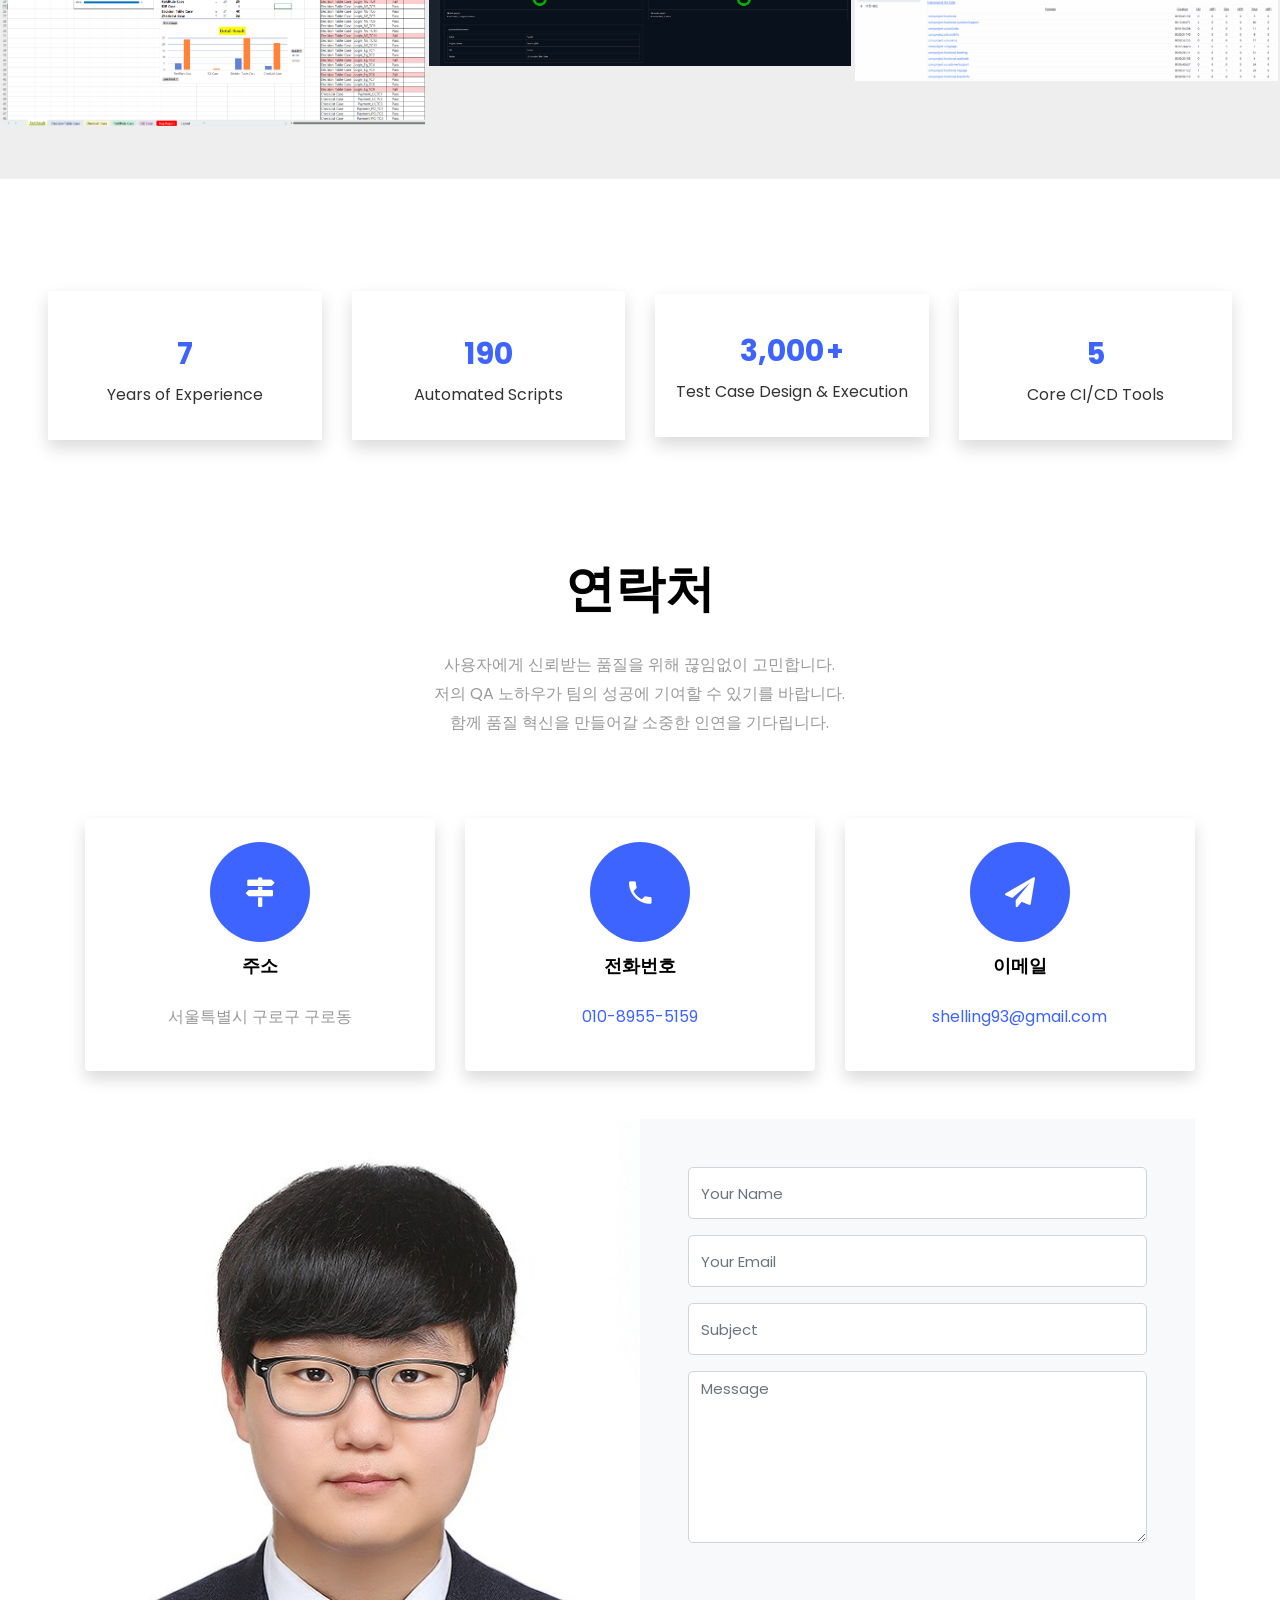
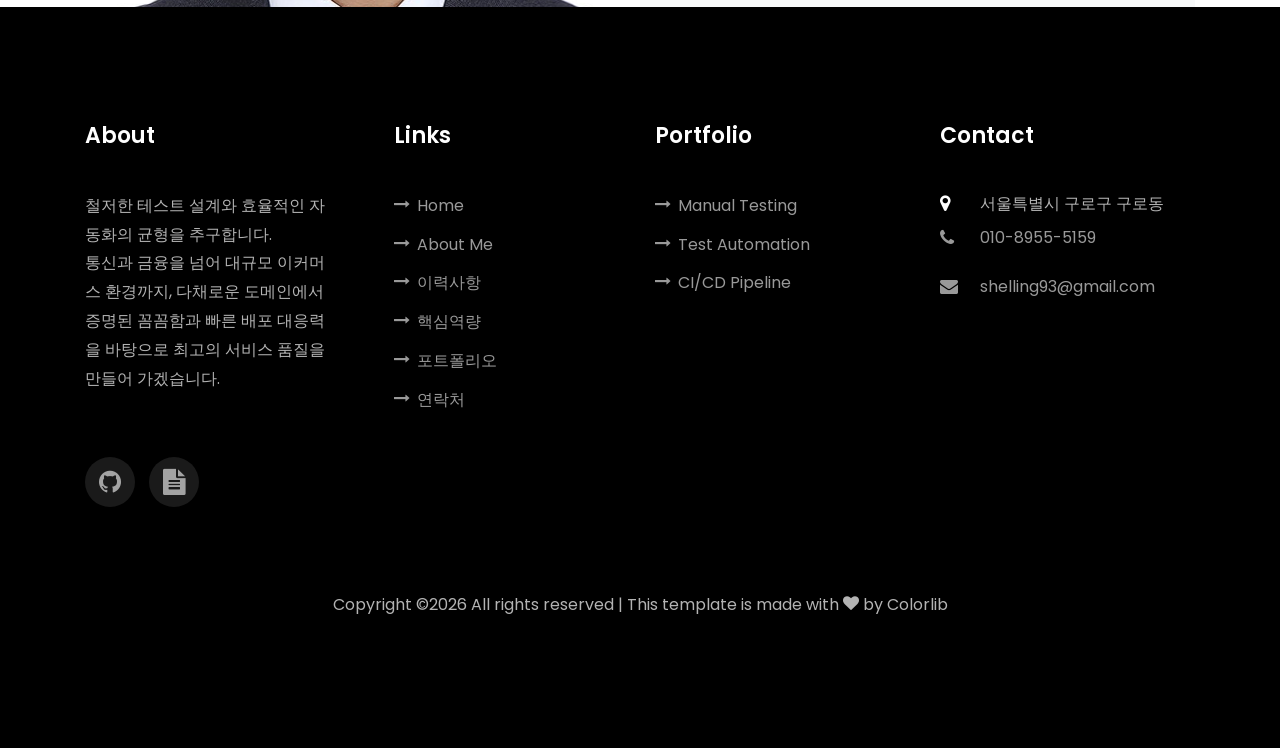
==== commit 540a5c5d: "20261026_fix" ====
--- a/index.html
+++ b/index.html
@@ -233,9 +233,6 @@
                                     · 촘촘한 배포 주기와 다량의 티켓 속 철저한 검증으로 지연 없는 릴리즈 달성<br>
                                     · 도메인 조기 파악을 통해 단기 투입 시점부터 즉각적인 품질 검증 수행
                                 </p>
-                                <span class="position">
-                                    품질 관리 및 결함 관리 담당
-                                </span>
                             </div>
                         </div>
                         <div class="resume-wrap d-flex ftco-animate">
@@ -596,7 +593,7 @@
                                     <a href="#">CI/CD 파이프라인 구축</a>
                                 </h3>
                                 <span>Jenkins</span>
-                                <P>로컬환경의 자동화 파이프라이 구축 완료</P>
+                                <P>로컬환경의 자동화 파이프라인 구축 완료</P>
                             </div>
                         </div>
                     </div>
@@ -715,9 +712,9 @@
                             <div class="form-group">
                                 <textarea name="" id="" cols="30" rows="7" class="form-control" placeholder="Message"></textarea>
                             </div>
-                            <div class="form-group">
+                            <!-- <div class="form-group">
                                 <input type="submit" value="Send Message" class="btn btn-primary py-3 px-5">
-                            </div>
+                            </div> -->
                         </form>
                     </div>
                     <div class="col-md-6 d-flex">
